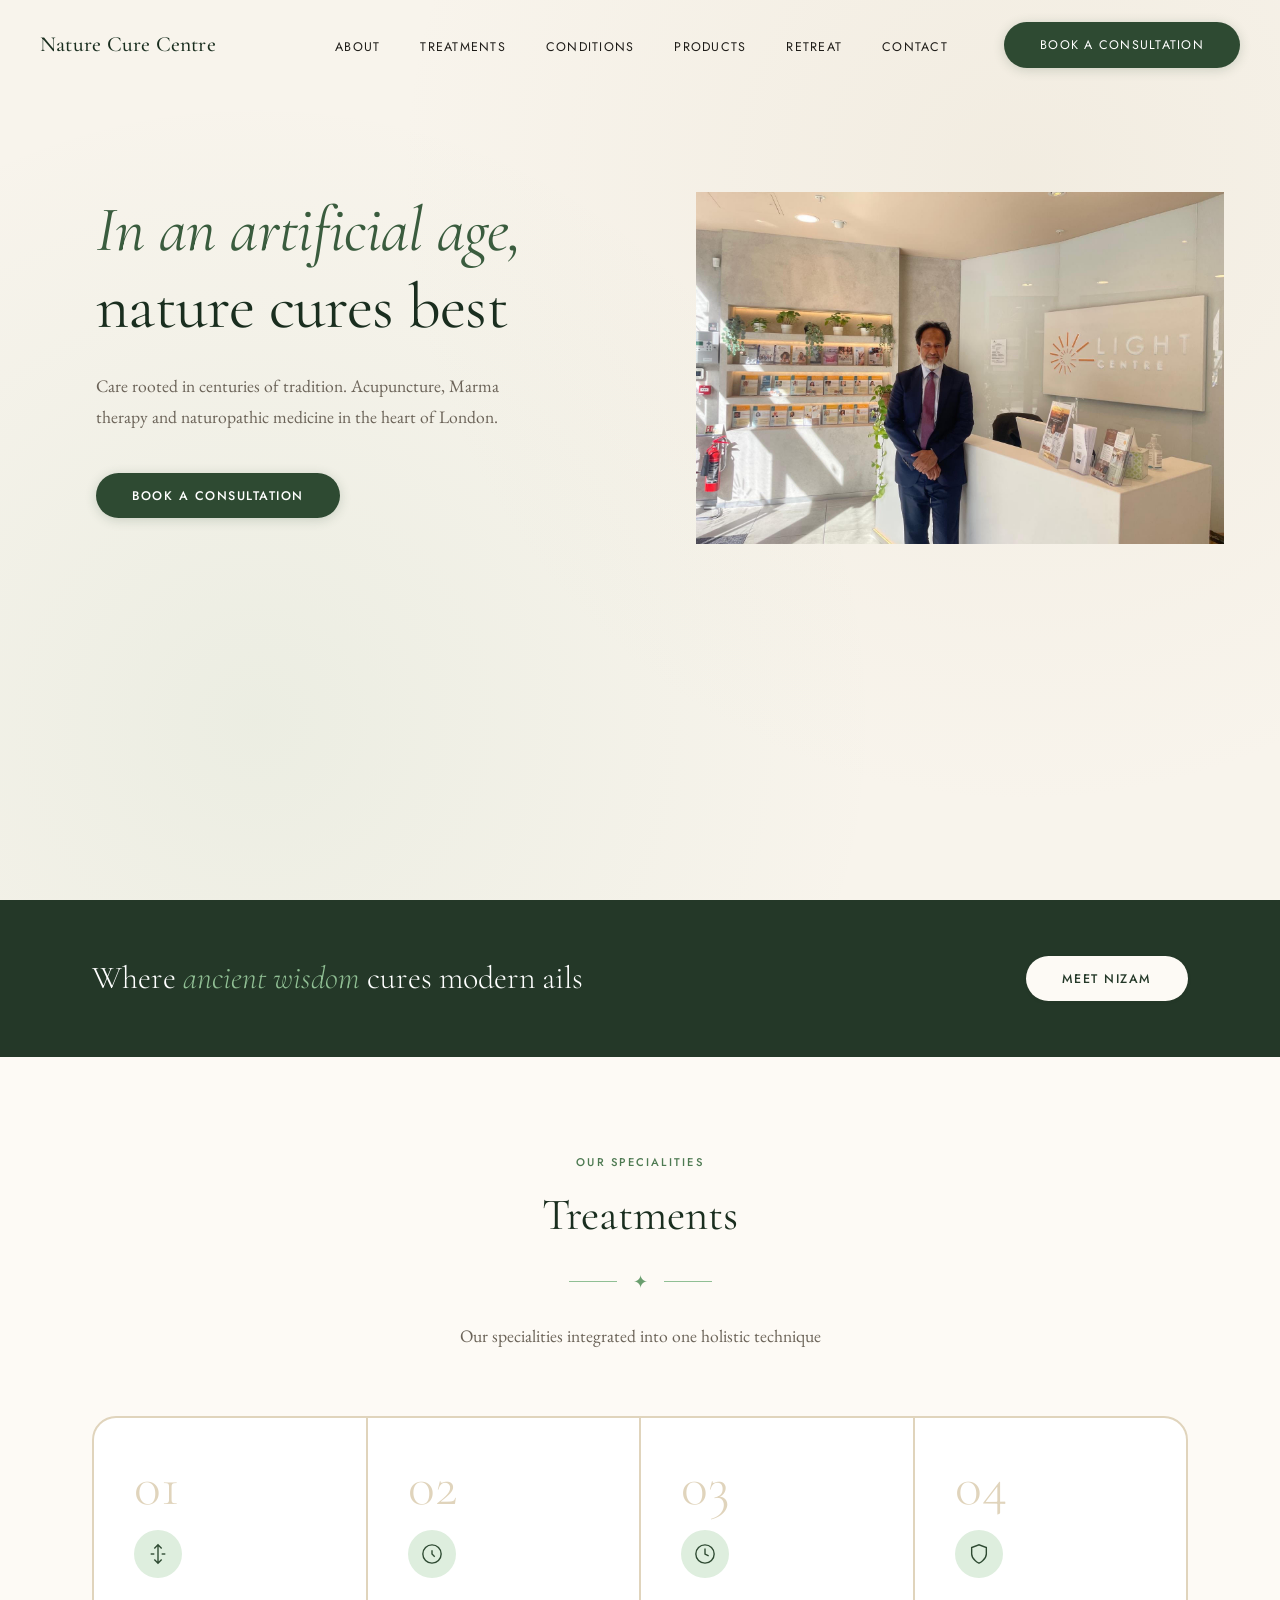
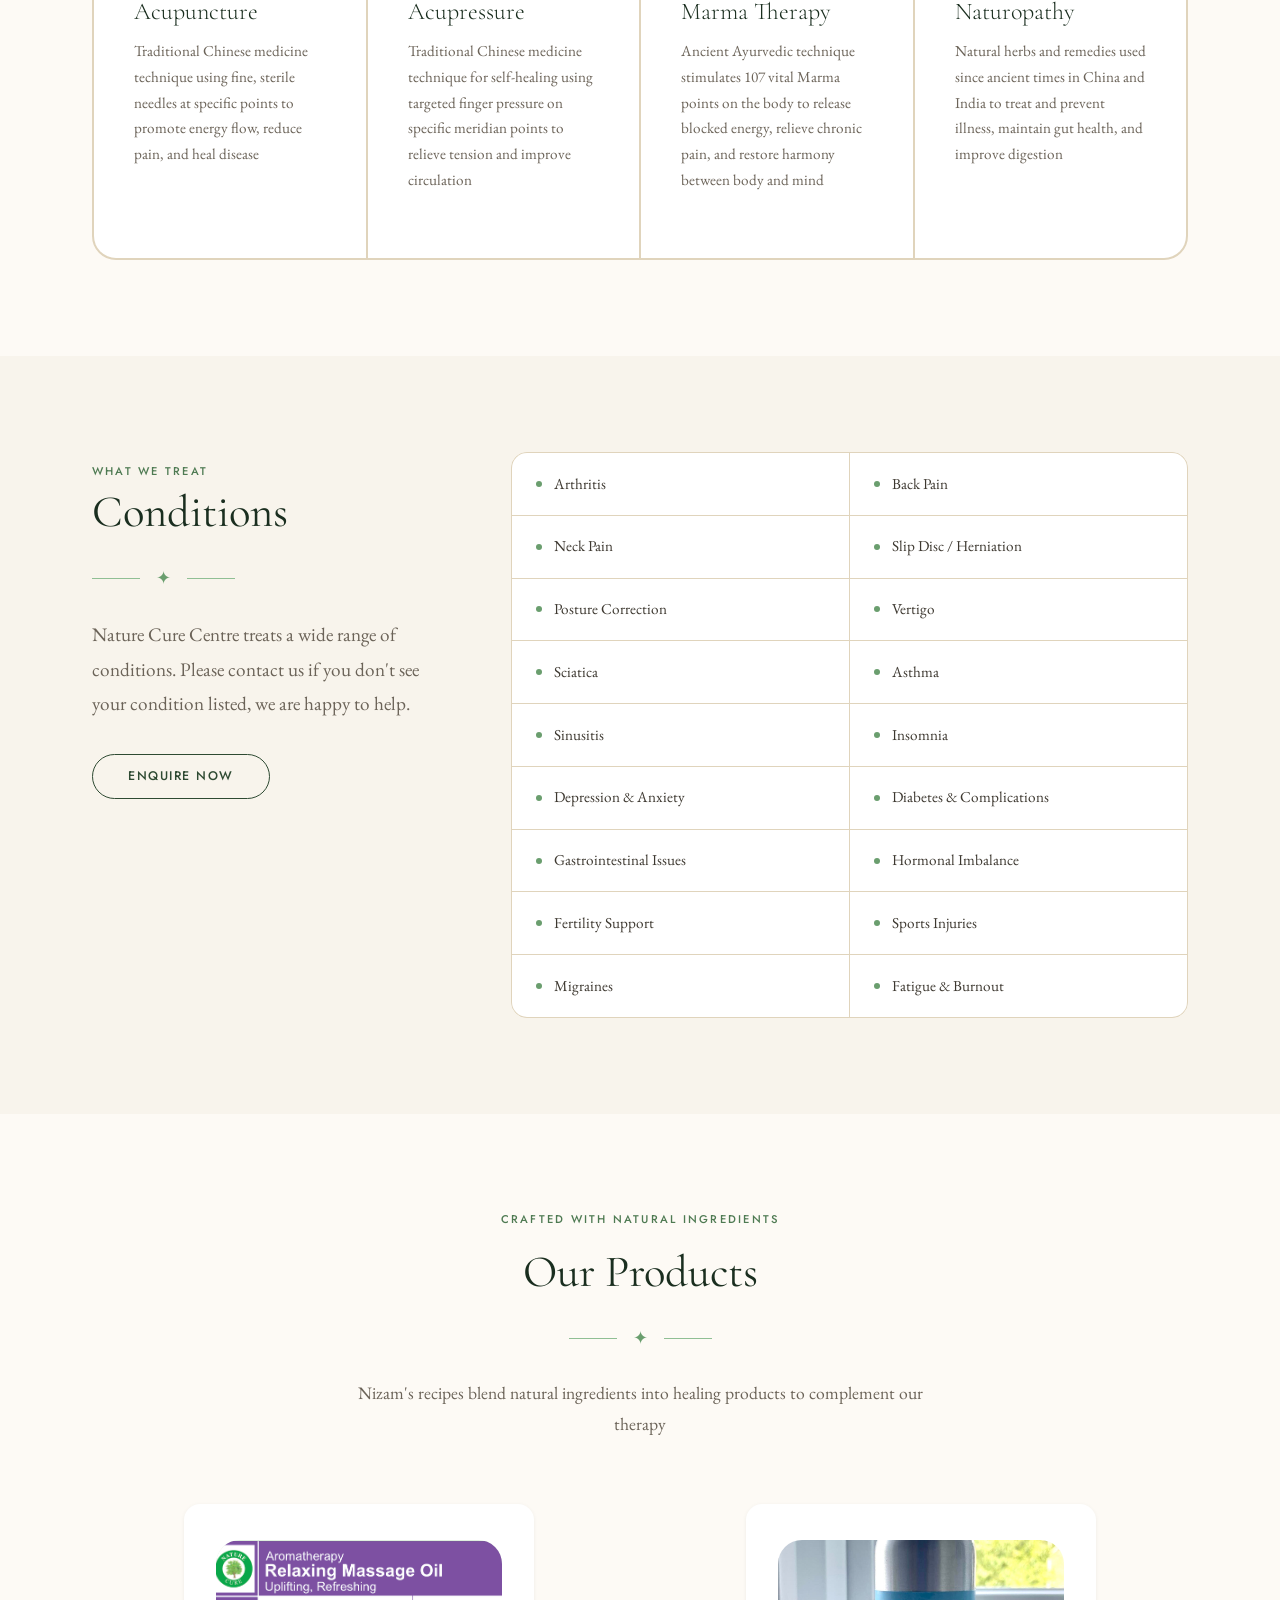
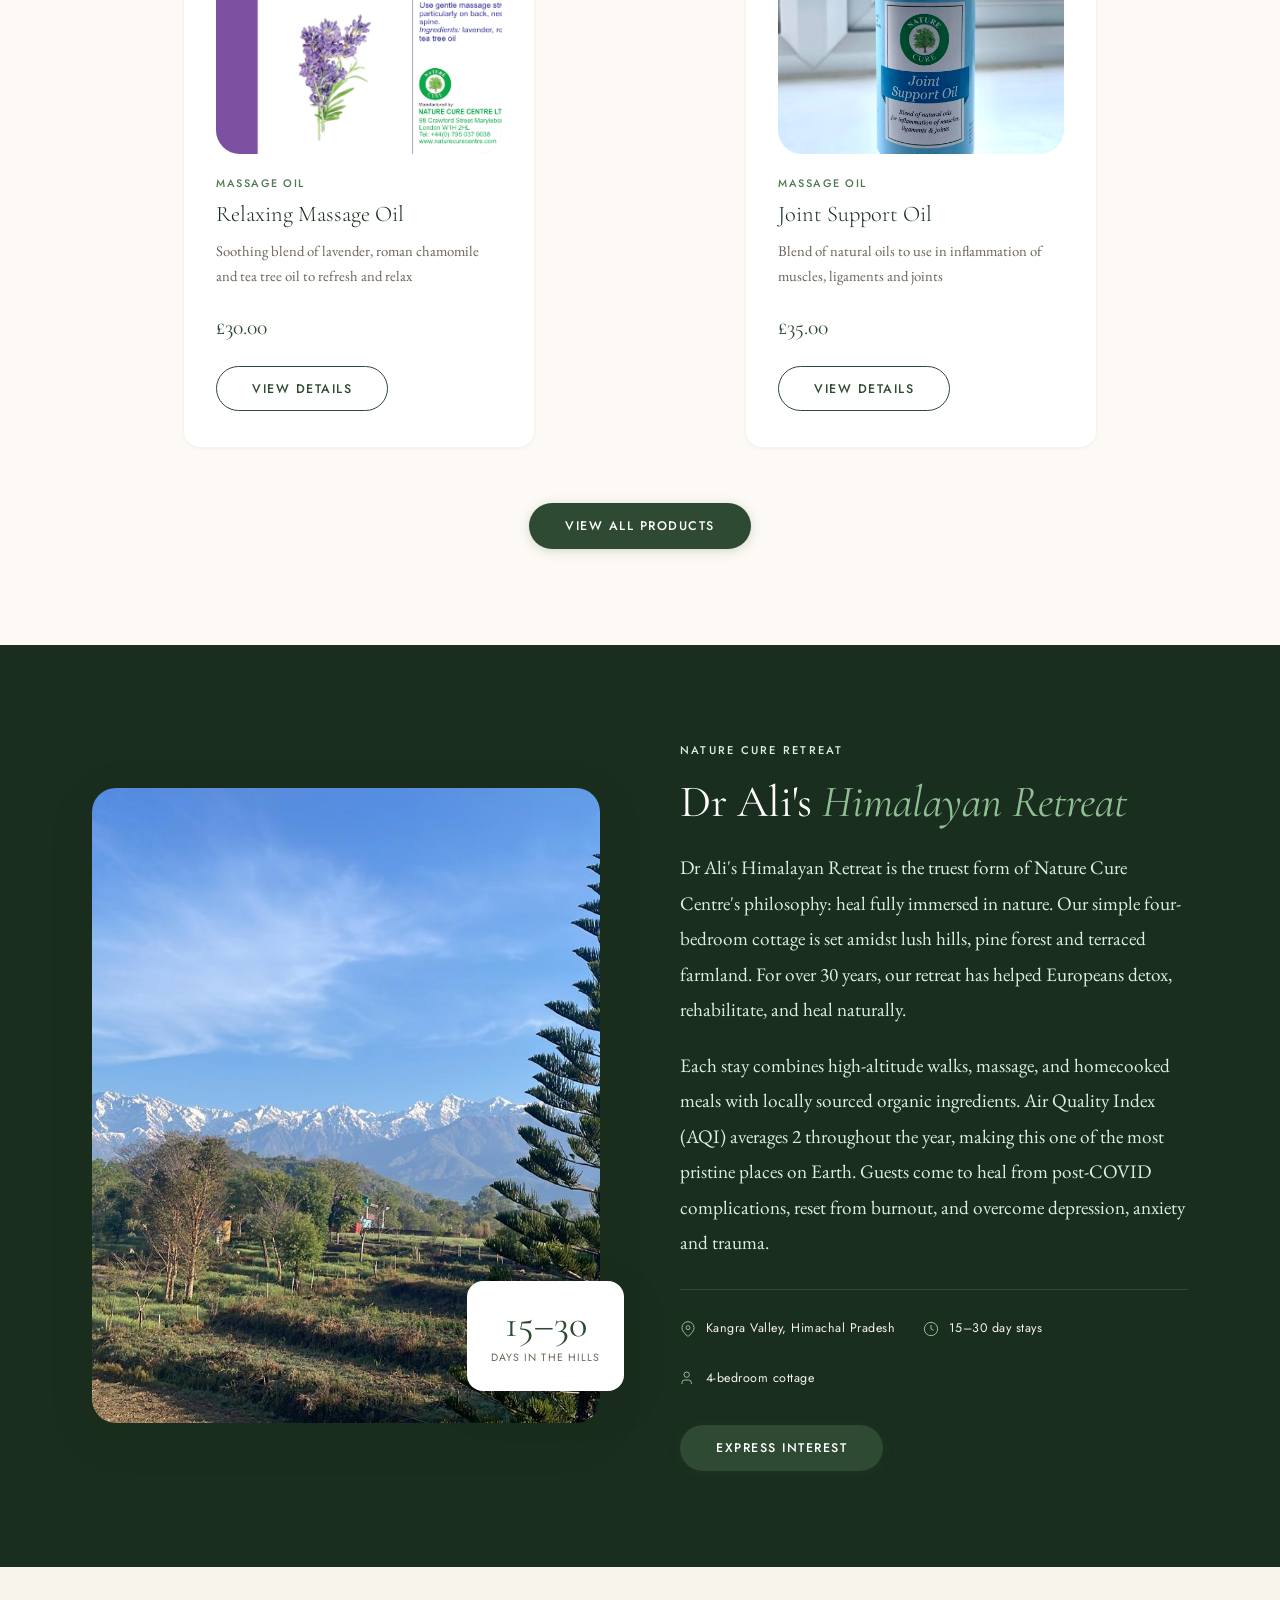
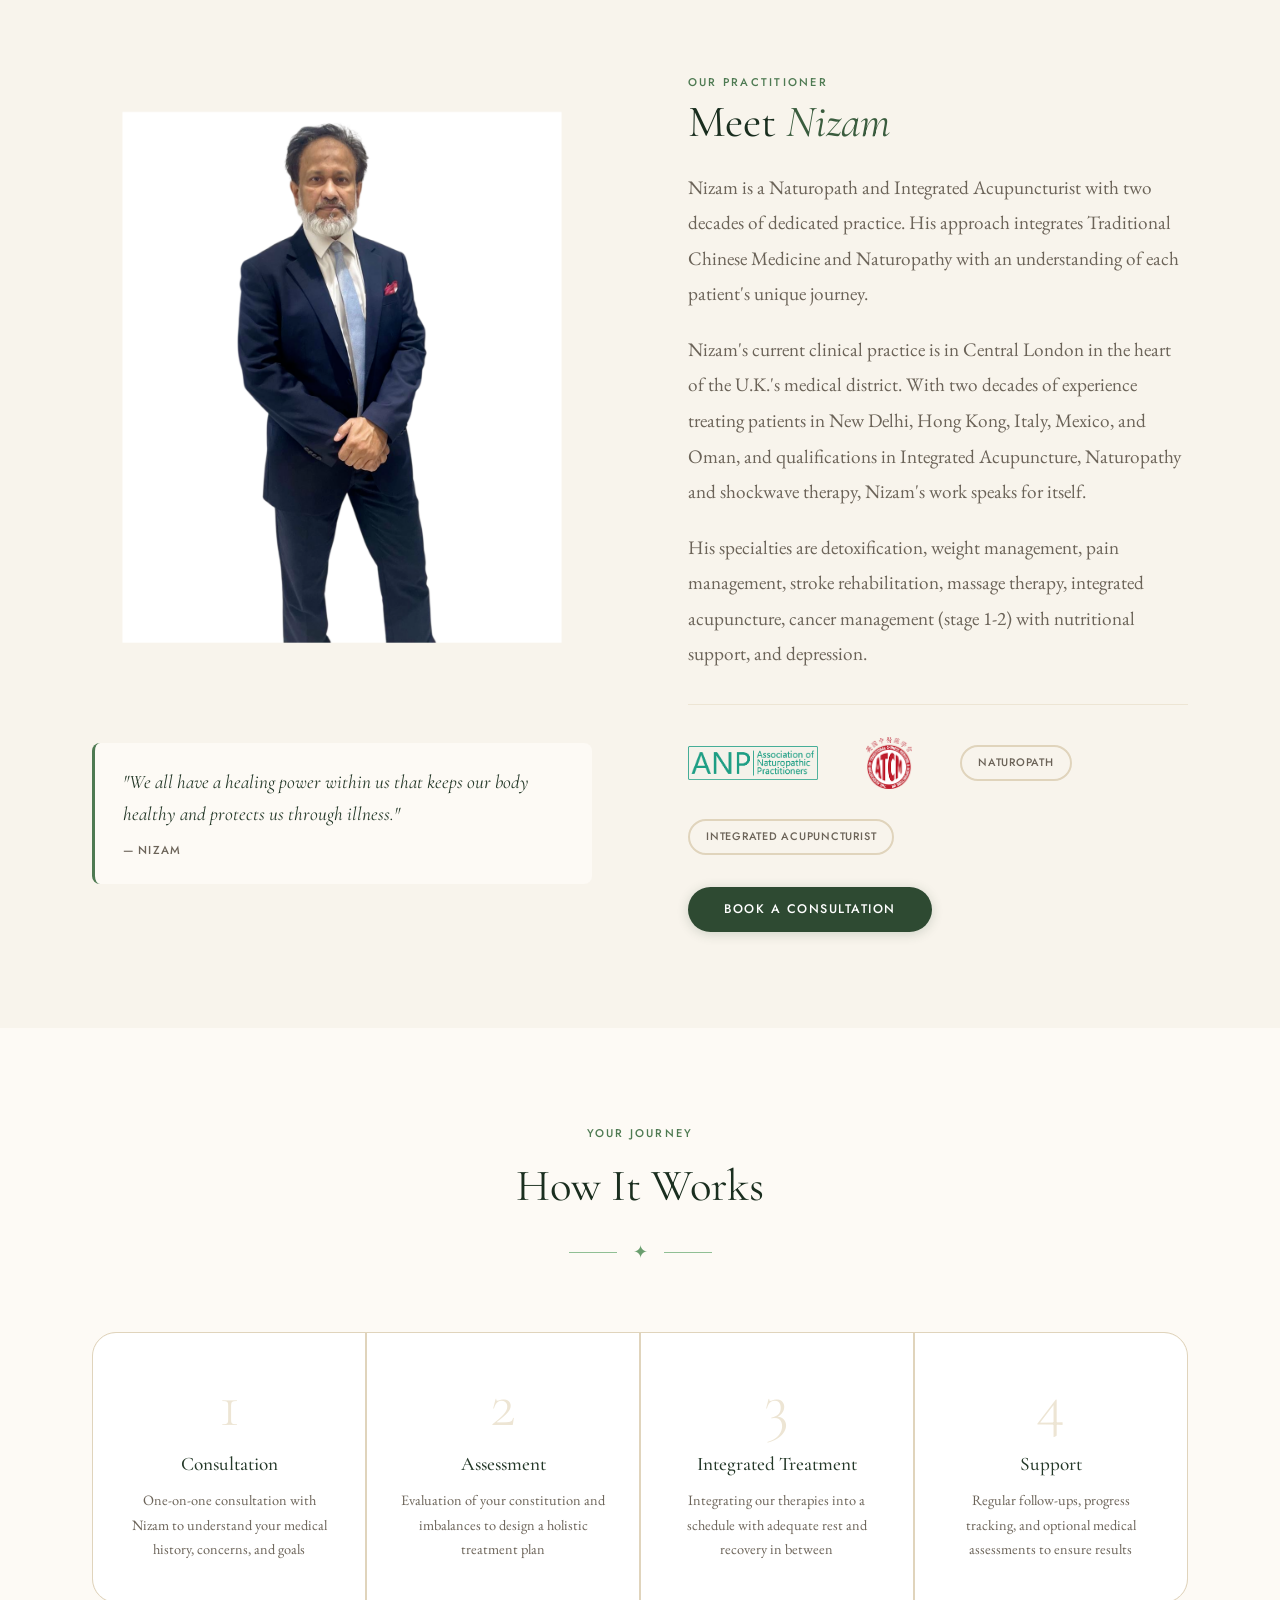
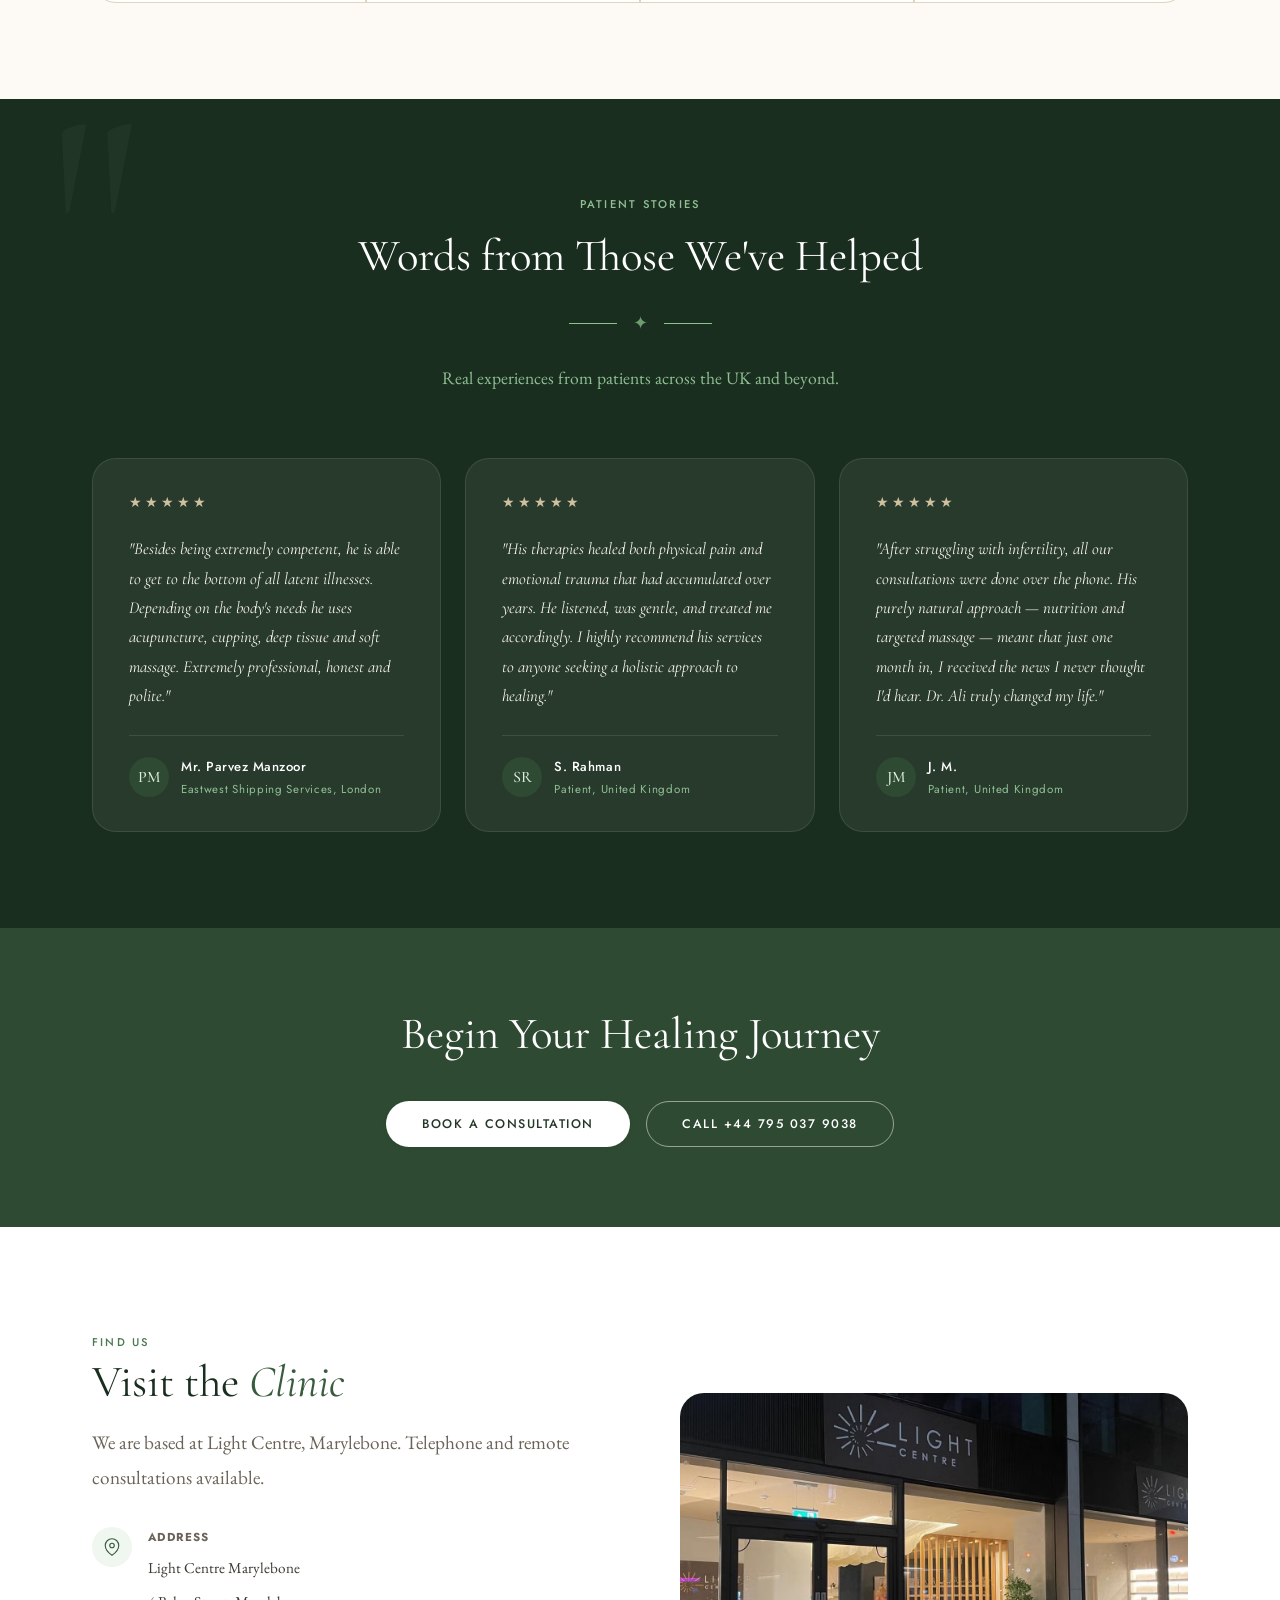
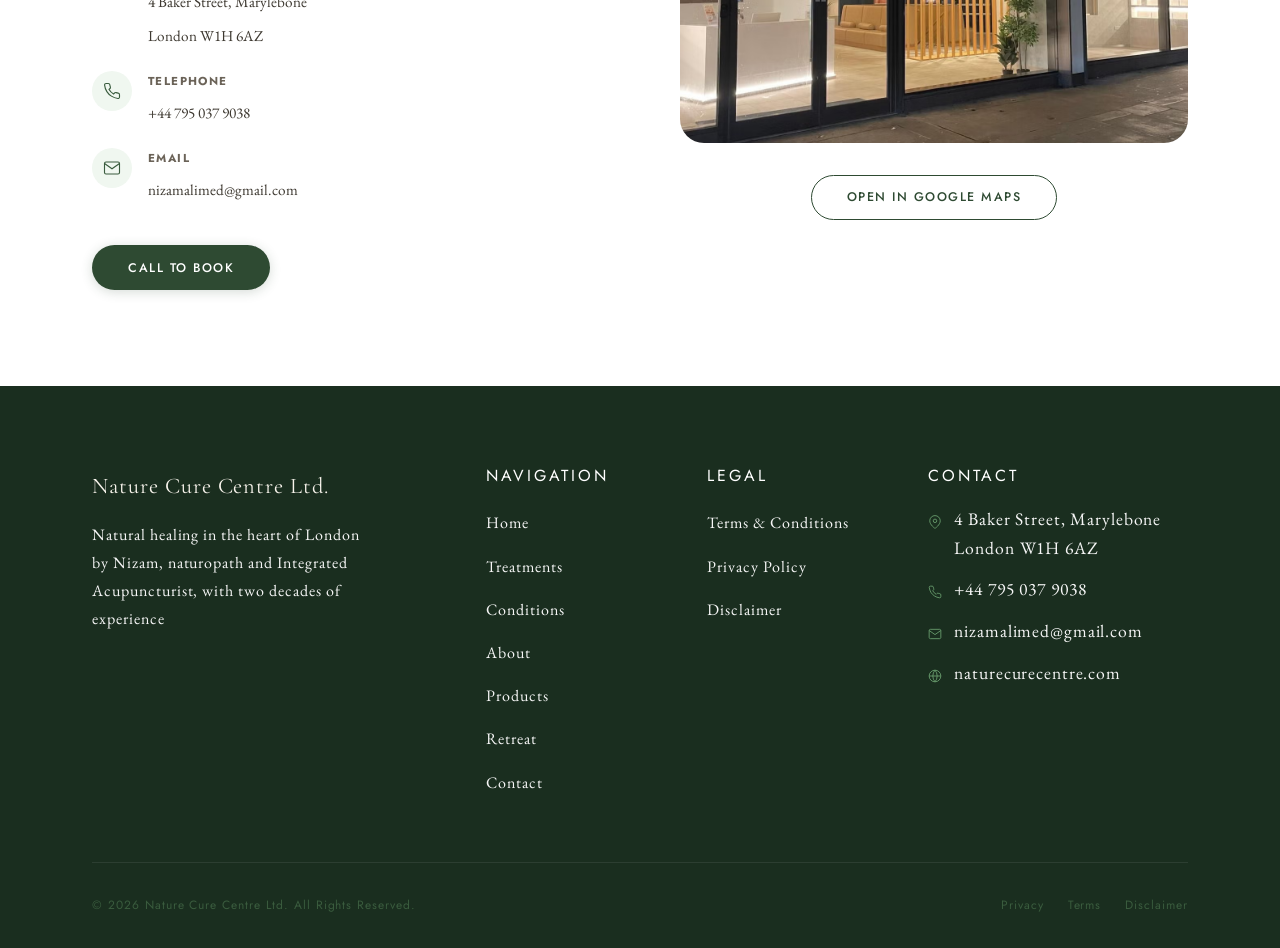
==== index.html @ 76d849b1 "Add files via upload" ====
<!DOCTYPE html>
<html lang="en">
<head>
  <meta charset="UTF-8" />
  <meta name="viewport" content="width=device-width, initial-scale=1.0" />
  <title>Nature Cure Centre - Acupuncture, Marma Therapy & Naturopathy in London</title>
  <meta name="description" content="Heal without medicines or drugs in the heart of London. Acupuncture, Marma Therapy, Acupressure, Integrated Acupuncture and Naturopathic Medicine at Charterhouse Clinic, Marylebone." />
  <link rel="stylesheet" href="css/style.css" />
  <link rel="icon" type="image/x-icon" href="./assets/favicon.ico">
</head>
<body>

  <!-- ══ NAVIGATION ══ -->
  <nav id="nav" role="navigation" aria-label="Main navigation">
    <div class="nav-inner">
      <a href="index.html" class="nav-logo" aria-label="Nature Cure Centre home">
        Nature Cure Centre
        
      </a>
      <ul class="nav-links" id="navLinks" role="list">
        <li><a href="#about">About</a></li>
        <li><a href="#treatments">Treatments</a></li>
        <li><a href="#conditions">Conditions</a></li>
        <li><a href="pages/products.html">Products</a></li>
        <li><a href="#retreat">Retreat</a></li>
        
        <li><a href="#contact">Contact</a></li>
        <li><a href="#contact" class="btn btn-primary nav-cta">Book a Consultation</a></li>
      </ul>
      <button class="nav-close" id="navClose" aria-label="Close menu">
        <span class="nav-close-icon"></span>
      </button>
      <button class="nav-toggle" id="navToggle" aria-label="Open menu" aria-expanded="false">
        <span></span><span></span><span></span>
      </button>
    </div>
  </nav>

  <!-- ══ HERO ══ -->
  <section class="hero" id="hero" aria-label="Introduction">
    <div class="hero-bg-pattern"></div>
    <div class="hero-left">
      
      <h1><em class="display-italic">In an artificial age,</em><br>nature cures best</h1>
      <p class="hero-sub">
        Care rooted in centuries of tradition. Acupuncture, Marma therapy and naturopathic medicine in the heart of London.
      </p>
      <div class="hero-actions">
        <a href="#contact" class="btn btn-primary">Book a Consultation</a>
      </div>
      
    </div>
    <div class="hero-right" aria-hidden="true">
      <div class="hero-img-wrap">
        <img src="assets/lcc.jpg">
      </div>
      
    </div>
  </section>

  <!-- ══ INTRO STRIP ══ -->
  <div class="intro-strip">
    <div class="container">
      <div class="intro-strip-inner">
        <h2>Where <em>ancient wisdom</em> cures modern ails</h2>
        <a href="#about" class="btn btn-light">Meet Nizam</a>
      </div>
    </div>
  </div>

  <!-- ══ TREATMENTS ══ -->
  <section class="treatments" id="treatments">
    <div class="container">
      <div class="section-header reveal">
        <span class="section-tag">Our Specialities</span>
        <h2>Treatments</h2>
        <div class="ornament"><span class="ornament-leaf">✦</span></div>
        <p>Our specialities integrated into one holistic technique</p>
      </div>
      <div class="treatments-grid">
        <!-- Acupuncture -->
        <div class="treatment-card reveal reveal-delay-1">
          <div class="treatment-number">01</div>
          <div class="treatment-icon" aria-hidden="true">
            <svg width="22" height="22" viewBox="0 0 24 24" fill="none" stroke="currentColor" stroke-width="1.5"><path d="M12 2v20M8 6l4-4 4 4M8 18l4 4 4-4"/><line x1="4" y1="12" x2="8" y2="12"/><line x1="16" y1="12" x2="20" y2="12"/></svg>
          </div>
          <h3>Acupuncture</h3>
          <p>Traditional Chinese medicine technique using fine, sterile needles at specific points to promote energy flow, reduce pain, and heal disease</p>
          
        </div>
        <!-- Acupressure -->
        <div class="treatment-card reveal reveal-delay-2">
          <div class="treatment-number">02</div>
          <div class="treatment-icon" aria-hidden="true">
            <svg width="22" height="22" viewBox="0 0 24 24" fill="none" stroke="currentColor" stroke-width="1.5"><circle cx="12" cy="12" r="10"/><path d="M12 8v4l3 3"/></svg>
          </div>
          <h3>Acupressure</h3>
          <p>Traditional Chinese medicine technique for self-healing using targeted finger pressure on specific meridian points to relieve tension and improve circulation</p>
          
        </div>
        <!-- Marma Therapy -->
        <div class="treatment-card reveal reveal-delay-3">
          <div class="treatment-number">03</div>
          <div class="treatment-icon" aria-hidden="true">
            <svg width="22" height="22" viewBox="0 0 24 24" fill="none" stroke="currentColor" stroke-width="1.5"><path d="M12 22C6.5 22 2 17.5 2 12S6.5 2 12 2s10 4.5 10 10-4.5 10-10 10z"/><path d="M12 6v6l4 2"/></svg>
          </div>
          <h3>Marma Therapy</h3>
          <p>Ancient Ayurvedic technique stimulates 107 vital Marma points on the body to release blocked energy, relieve chronic pain, and restore harmony between body and mind</p>
          
        </div>
        <!-- Naturopathic Medicine -->
        <div class="treatment-card reveal reveal-delay-4">
          <div class="treatment-number">04</div>
          <div class="treatment-icon" aria-hidden="true">
            <svg width="22" height="22" viewBox="0 0 24 24" fill="none" stroke="currentColor" stroke-width="1.5"><path d="M12 22s8-4 8-10V5l-8-3-8 3v7c0 6 8 10 8 10z"/></svg>
          </div>
          <h3>Naturopathy</h3>
          <p>Natural herbs and remedies used since ancient times in China and India to treat and prevent illness, maintain gut health, and improve digestion</p>
          
        </div>
      </div>
    </div>
  </section>

  <!-- ══ CONDITIONS ══ -->
  <section class="conditions" id="conditions">
    <div class="container">
      <div class="conditions-layout">
        <div class="conditions-intro reveal">
          <span class="section-tag">What We Treat</span>
          <h2>Conditions</h2>
          <div class="ornament" style="justify-content:flex-start"><span class="ornament-leaf">✦</span></div>
          <p>Nature Cure Centre treats a wide range of conditions. Please contact us if you don't see your condition listed, we are happy to help.</p>
          <a href="#contact" class="btn btn-outline mt-2">Enquire Now</a>
        </div>
        <div class="conditions-grid reveal reveal-delay-1">
          <div class="condition-item"><span class="condition-dot"></span>Arthritis</div>
          <div class="condition-item"><span class="condition-dot"></span>Back Pain</div>
          <div class="condition-item"><span class="condition-dot"></span>Neck Pain</div>
          <div class="condition-item"><span class="condition-dot"></span>Slip Disc / Herniation</div>
          <div class="condition-item"><span class="condition-dot"></span>Posture Correction</div>
          <div class="condition-item"><span class="condition-dot"></span>Vertigo</div>
          <div class="condition-item"><span class="condition-dot"></span>Sciatica</div>
          <div class="condition-item"><span class="condition-dot"></span>Asthma</div>
          <div class="condition-item"><span class="condition-dot"></span>Sinusitis</div>
          <div class="condition-item"><span class="condition-dot"></span>Insomnia</div>
          <div class="condition-item"><span class="condition-dot"></span>Depression &amp; Anxiety</div>
          <div class="condition-item"><span class="condition-dot"></span>Diabetes &amp; Complications</div>
          <div class="condition-item"><span class="condition-dot"></span>Gastrointestinal Issues</div>
          <div class="condition-item"><span class="condition-dot"></span>Hormonal Imbalance</div>
          <div class="condition-item"><span class="condition-dot"></span>Fertility Support</div>
          <div class="condition-item"><span class="condition-dot"></span>Sports Injuries</div>
          <div class="condition-item"><span class="condition-dot"></span>Migraines</div>
          <div class="condition-item"><span class="condition-dot"></span>Fatigue &amp; Burnout</div>
        </div>
      </div>
    </div>
  </section>

<!-- ══ PRODUCTS ══ -->
  <section class="products" id="products">
    <div class="container">
      <div class="section-header reveal">
        <span class="section-tag">Crafted With Natural Ingredients</span>
        <h2>Our Products</h2>
        <div class="ornament"><span class="ornament-leaf">✦</span></div>
        <p>Nizam's recipes blend natural ingredients into healing products to complement our therapy</p>
      </div>
      <div class="products-grid">

        <!-- Lavender Calm Massage Oil -->
        <div class="product-card reveal reveal-delay-1" data-product="lavender-calm" data-category="Massage Oil">
          <div class="product-image" aria-hidden="true">
            <img src="./assets/lav_oil.png">
          </div>
          <span class="product-category">Massage Oil</span>
          <h3>Relaxing Massage Oil</h3>
          <p class="product-desc">Soothing blend of lavender, roman chamomile and tea tree oil to refresh and relax</p>
          <div class="product-price">£30.00</div>
          <button class="btn btn-outline product-view-btn" data-product="lavender-calm">View Details</button>
        </div>

        <!-- Sinus Oil -->
        <!-- <div class="product-card reveal reveal-delay-2" data-product="ginger-sesame" data-category="Healing Oil">
          <div class="product-image" aria-hidden="true">
            <img src="./assets/sinus_oil.png">
          </div>
          <span class="product-category">Healing Oil</span>
          <h3>Sinus Oil</h3>
          <p class="product-desc">Effective blend of mustard oil, sesame oil, and blackseed (Kolonji) oil for nasal congestion, blocked sinuses and frontal headache</p>
          <div class="product-price">£12.00</div>
          <button class="btn btn-outline product-view-btn" data-product="ginger-sesame">View Details</button>
        </div> -->

        <!-- Joint Support Oil -->
        <div class="product-card reveal reveal-delay-3" data-product="marma-ritual" data-category="Massage Oil">
          <div class="product-image" aria-hidden="true">
            <img src="./assets/jo_oil2.jpg">
          </div>
          <span class="product-category">Massage Oil</span>
          <h3>Joint Support Oil</h3>
          <p class="product-desc">Blend of natural oils to use in inflammation of muscles, ligaments and joints</p>
          <div class="product-price">£35.00</div>
          <button class="btn btn-outline product-view-btn" data-product="marma-ritual">View Details</button>
        </div>

        <!-- Breakfast Mewa -->
        <!-- <div class="product-card reveal reveal-delay-1" data-product="sprouted-classic" data-category="Breakfast Muesli">
          <div class="product-image" aria-hidden="true">
            <img src="./assets/br_mewa.png">
          </div>
          <span class="product-category">Breakfast Muesli</span>
          <h3>Nizam's Breakfast Mewa</h3>
          <p class="product-desc">Handcrafted superfood of ancient India made with oats, almonds, pistachios, green raisins, barberries, dried orange peels, and saffron</p>
          <div class="product-price">£45.00</div>
          <button class="btn btn-outline product-view-btn" data-product="sprouted-classic">View Details</button>
        </div> -->

        <!-- Detox Powder -->
        <!-- <div class="product-card reveal reveal-delay-2" data-product="digestive-balance" data-category="Health Food">
          <div class="product-image" aria-hidden="true">
            <img src="./assets/detox.png">
          </div>
          <span class="product-category">Health Food</span>
          <h3>Detox Powder</h3>
          <p class="product-desc">Blend of time-tested traditional ingredients to be made into detox tea for detoxification and gut health</p>
          <div class="product-price">£30.00</div>
          <button class="btn btn-outline product-view-btn" data-product="digestive-balance">View Details</button>
        </div> -->

        <!-- Gut CLeansing Gel -->
        <!-- <div class="product-card reveal reveal-delay-3" data-product="berry-antioxidant" data-category="Health Food">
          <div class="product-image" aria-hidden="true">
            <img src="./assets/gcgel.png">
          </div>
          <span class="product-category">Health Food</span>
          <h3>Gut Cleansing Gel</h3>
          <p class="product-desc">Blend of psyllium husk and basil seeds to cleanse the gut, meet dietary fiber needs, and relieve constipation</p>
          <div class="product-price">£45.00</div>
          <button class="btn btn-outline product-view-btn" data-product="berry-antioxidant">View Details</button>
        </div> -->

      </div>
      <div class="products-cta">
        <a href="pages/products.html" class="btn btn-primary">View All Products</a>
      </div>
    </div>
  </section>

  <!-- ══ RETREAT ══ -->
  <section class="retreat" id="retreat">
    <div class="container">
      <div class="retreat-inner">
        <div class="retreat-img-col reveal">
          <div class="retreat-img-frame">
            <img src="assets/rt3.jpeg" alt="Snow-capped Himalayan peaks over the Kangra Valley, near the retreat">
          </div>
          <div class="retreat-img-badge">
            <div class="num">15–30</div>
            <div class="lbl">Days in the Hills</div>
          </div>
        </div>
        <div class="retreat-content reveal reveal-delay-2">
          <span class="section-tag">Nature Cure Retreat</span>
          <h2>Dr Ali's <em>Himalayan Retreat</em></h2>
          <p>
            Dr Ali's Himalayan Retreat is the truest form of Nature Cure Centre's philosophy: heal fully immersed in nature. Our simple four-bedroom cottage is set amidst lush hills, pine forest and terraced farmland. For over 30 years, our retreat has helped Europeans detox, rehabilitate, and heal naturally.
          </p>
          <p>
            Each stay combines high-altitude walks, massage, and homecooked meals with locally sourced organic ingredients. Air Quality Index (AQI) averages 2 throughout the year, making this one of the most pristine places on Earth. Guests come to heal from post-COVID complications, reset from burnout, and overcome depression, anxiety and trauma.
          </p>
          <div class="retreat-facts">
            <div class="retreat-fact">
              <svg width="16" height="16" viewBox="0 0 24 24" fill="none" stroke="currentColor" stroke-width="1.5"><path d="M21 10c0 7-9 13-9 13s-9-6-9-13a9 9 0 0118 0z"/><circle cx="12" cy="10" r="3"/></svg>
              Kangra Valley, Himachal Pradesh
            </div>
            <div class="retreat-fact">
              <svg width="16" height="16" viewBox="0 0 24 24" fill="none" stroke="currentColor" stroke-width="1.5"><circle cx="12" cy="12" r="10"/><polyline points="12 6 12 12 16 14"/></svg>
              15–30 day stays
            </div>
            <div class="retreat-fact">
              <svg width="16" height="16" viewBox="0 0 24 24" fill="none" stroke="currentColor" stroke-width="1.5"><path d="M3 21v-2a4 4 0 014-4h6a4 4 0 014 4v2"/><circle cx="10" cy="7" r="4"/></svg>
              4-bedroom cottage
            </div>
          </div>
          <a href="pages/retreat.html" class="btn btn-primary">Express Interest</a>
        </div>
      </div>
    </div>
  </section>

    <!-- ══ ABOUT ══ -->
    <section class="about" id="about">
      <div class="container">
        <div class="about-inner">
          <div class="about-img-col reveal">
            <div class="about-img-frame">
              <img src="assets/1.png">
            </div>
            <div class="about-img-badge">
              <div class="num">20+</div>
              <div class="lbl">Years of Practice</div>
            </div>
            <blockquote class="about-quote">
              <p>"We all have a healing power within us that keeps our body healthy and protects us through illness."</p>
              <cite>— Nizam</cite>
            </blockquote>
          </div>
          <div class="about-content reveal reveal-delay-2">
            <span class="section-tag">Our Practitioner</span>
            <h2>Meet <em class="display-italic">Nizam</em></h2>
            <p>
              Nizam is a Naturopath and Integrated Acupuncturist 
              with two decades of dedicated practice. His approach integrates Traditional Chinese Medicine and Naturopathy with an understanding of each patient's unique journey.
            </p>
            <p>
              Nizam's current clinical practice is in Central London in the heart of the U.K.'s medical district. With two decades of experience treating patients in New Delhi, Hong Kong, Italy, Mexico, and Oman, and qualifications in Integrated Acupuncture, Naturopathy and shockwave therapy, Nizam's work speaks for itself.</p>
              <p>His specialties are detoxification, weight management, pain management, stroke rehabilitation, massage therapy, integrated acupuncture, cancer management (stage 1-2) with nutritional support, and depression.
            </p>
            
            <div class="about-accreditations">
              <div class="accred-logos">
                <img src="assets/anplogo.png" alt="Association of Naturopathic Practitioners" class="accred-logo accred-anp">
                <img src="assets/atcmlogo.png" alt="The Association of Traditional Chinese Medicine and Acupuncture UK" class="accred-logo accred-atcm">
              </div>
              <!-- <span class="accred-badge">PSA Accredited</span> -->
              <span class="accred-badge accred-naturopath">Naturopath</span>
              <span class="accred-badge accred-acupuncturist">Integrated Acupuncturist</span>
            </div>
            <div class="mt-2">
              <a href="#contact" class="btn btn-primary">Book a Consultation</a>
            </div>
          </div>
        </div>
      </div>
    </section>

  <!-- ══ HOW IT WORKS ══ -->
  <section class="how" id="how">
    <div class="container">
      <div class="section-header reveal">
        <span class="section-tag">Your Journey</span>
        <h2>How It Works</h2>
        <div class="ornament"><span class="ornament-leaf">✦</span></div>
      </div>
      <div class="steps-grid">
        <div class="step reveal reveal-delay-1">
          <div class="step-num">1</div>
          <h4>Consultation</h4>
          <p>One-on-one consultation with Nizam to understand your medical history, concerns, and goals</p>
        </div>
        <div class="step reveal reveal-delay-2">
          <div class="step-num">2</div>
          <h4>Assessment</h4>
          <p>Evaluation of your constitution and imbalances to design a holistic treatment plan</p>
        </div>
        <div class="step reveal reveal-delay-3">
          <div class="step-num">3</div>
          <h4>Integrated Treatment</h4>
          <p>Integrating our therapies into a schedule with adequate rest and recovery in between</p>
        </div>
        <div class="step reveal reveal-delay-4">
          <div class="step-num">4</div>
          <h4>Support</h4>
          <p>Regular follow-ups, progress tracking, and optional medical assessments to ensure results</p>
        </div>
      </div>
    </div>
  </section>

  <!-- ══ TESTIMONIALS ══ -->
  <section class="testimonials" id="testimonials">
    <div class="container">
      <div class="section-header reveal">
        <span class="section-tag">Patient Stories</span>
        <h2>Words from Those We've Helped</h2>
        <div class="ornament"><span class="ornament-leaf">✦</span></div>
        <p>Real experiences from patients across the UK and beyond.</p>
      </div>
      <div class="testi-grid">
        <div class="testi-card reveal reveal-delay-1">
          <div class="testi-stars" aria-label="5 out of 5 stars">
            <span>★</span><span>★</span><span>★</span><span>★</span><span>★</span>
          </div>
          <p class="testi-quote">
            "Besides being extremely competent, he is able to get to the bottom of 
            all latent illnesses. Depending on the body's needs he uses acupuncture, 
            cupping, deep tissue and soft massage. Extremely professional, honest 
            and polite."
          </p>
          <div class="testi-author">
            <div class="testi-avatar" aria-hidden="true">PM</div>
            <div>
              <div class="testi-name">Mr. Parvez Manzoor</div>
              <div class="testi-role">Eastwest Shipping Services, London</div>
            </div>
          </div>
        </div>
        <div class="testi-card reveal reveal-delay-2">
          <div class="testi-stars" aria-label="5 out of 5 stars">
            <span>★</span><span>★</span><span>★</span><span>★</span><span>★</span>
          </div>
          <p class="testi-quote">
            "His therapies healed both physical pain and emotional trauma that had 
            accumulated over years. He listened, was gentle, and treated me 
            accordingly. I highly recommend his services to anyone seeking a 
            holistic approach to healing."
          </p>
          <div class="testi-author">
            <div class="testi-avatar" aria-hidden="true">SR</div>
            <div>
              <div class="testi-name">S. Rahman</div>
              <div class="testi-role">Patient, United Kingdom</div>
            </div>
          </div>
        </div>
        <div class="testi-card reveal reveal-delay-3">
          <div class="testi-stars" aria-label="5 out of 5 stars">
            <span>★</span><span>★</span><span>★</span><span>★</span><span>★</span>
          </div>
          <p class="testi-quote">
            "After struggling with infertility, all our consultations were done 
            over the phone. His purely natural approach — nutrition and targeted 
            massage — meant that just one month in, I received the news I never 
            thought I'd hear. Dr. Ali truly changed my life."
          </p>
          <div class="testi-author">
            <div class="testi-avatar" aria-hidden="true">JM</div>
            <div>
              <div class="testi-name">J. M.</div>
              <div class="testi-role">Patient, United Kingdom</div>
            </div>
          </div>
        </div>
      </div>
    </div>
  </section>

  <!-- ══ CTA BAND ══ -->
  <div class="cta-band">
    <div class="container">
      <h2>Begin Your Healing Journey</h2><p></p>
      <div style="display:flex;gap:1rem;justify-content:center;flex-wrap:wrap">
        <a href="#contact" class="btn btn-light">Book a Consultation</a>
        <a href="tel:+447950379038" class="btn btn-outline" style="color:var(--white);border-color:rgba(255,255,255,0.5)">
          Call +44 795 037 9038
        </a>
      </div>
    </div>
  </div>

  <!-- ══ CONTACT ══ -->
  <section class="contact" id="contact">
    <div class="container">
      <div class="contact-inner">
        <div class="contact-info reveal">
          <span class="section-tag">Find Us</span>
          <h2>Visit the <em class="display-italic">Clinic</em></h2>
          <p>
            We are based at Light Centre, Marylebone. Telephone and remote consultations available.
          </p>
          <div class="contact-details">
            <div class="contact-detail">
              <div class="contact-detail-icon" aria-hidden="true">
                <svg width="18" height="18" viewBox="0 0 24 24" fill="none" stroke="currentColor" stroke-width="1.5"><path d="M21 10c0 7-9 13-9 13s-9-6-9-13a9 9 0 0118 0z"/><circle cx="12" cy="10" r="3"/></svg>
              </div>
              <div class="contact-detail-text">
                <strong>Address</strong>
                <span>Light Centre Marylebone<br>4 Baker Street, Marylebone <br>London W1H 6AZ</span>
              </div>
            </div>
            <div class="contact-detail">
              <div class="contact-detail-icon" aria-hidden="true">
                <svg width="18" height="18" viewBox="0 0 24 24" fill="none" stroke="currentColor" stroke-width="1.5"><path d="M22 16.92v3a2 2 0 01-2.18 2 19.79 19.79 0 01-8.63-3.07 19.5 19.5 0 01-6-6A19.79 19.79 0 012.12 4.18 2 2 0 014.11 2h3a2 2 0 012 1.72 12.84 12.84 0 00.7 2.81 2 2 0 01-.45 2.11L8.09 9.91a16 16 0 006 6l1.27-1.27a2 2 0 012.11-.45 12.84 12.84 0 002.81.7A2 2 0 0122 16.92z"/></svg>
              </div>
              <div class="contact-detail-text">
                <strong>Telephone</strong>
                <a href="tel:+447950379038">+44 795 037 9038</a>
              </div>
            </div>
            <div class="contact-detail">
              <div class="contact-detail-icon" aria-hidden="true">
                <svg width="18" height="18" viewBox="0 0 24 24" fill="none" stroke="currentColor" stroke-width="1.5"><path d="M4 4h16c1.1 0 2 .9 2 2v12c0 1.1-.9 2-2 2H4c-1.1 0-2-.9-2-2V6c0-1.1.9-2 2-2z"/><polyline points="22,6 12,13 2,6"/></svg>
              </div>
              <div class="contact-detail-text">
                <strong>Email</strong>
                <a href="mailto:nizamalimed@gmail.com">nizamalimed@gmail.com</a>
              </div>
            </div>
          </div>
          <a href="tel:+447950379038" class="btn btn-primary">Call to Book</a>
        </div>
        <div class="contact-map reveal reveal-delay-2">
          <div class="map-placeholder">
            <img src="assets/ss.png">
            <a href="https://maps.app.goo.gl/2EGGBU7AFTQybNqbA" 
               target="_blank" rel="noopener noreferrer"
               class="btn btn-outline" style="margin-top:1rem">
              Open in Google Maps
            </a>
          </div>
        </div>
      </div>
    </div>
  </section>

  <!-- ══ FOOTER ══ -->
  <footer>
    <div class="container">
      <div class="footer-top">
        <div class="footer-brand">
          <div class="logo">Nature Cure Centre Ltd.</div>
          <p>
            Natural healing in the heart of London by Nizam, naturopath and Integrated Acupuncturist, with two decades of experience
          </p>
        </div>
        <div class="footer-col">
          <h5>Navigation</h5>
          <ul>
            <li><a href="index.html">Home</a></li>
            <li><a href="#treatments">Treatments</a></li>
            <li><a href="#conditions">Conditions</a></li>
            <li><a href="#about">About</a></li>
            <li><a href="pages/products.html">Products</a></li>
            <li><a href="retreat.html">Retreat</a></li>
            <li><a href="#contact">Contact</a></li>
          </ul>
        </div>
        <div class="footer-col">
          <h5>Legal</h5>
          <ul>
            <li><a href="pages/terms.html">Terms &amp; Conditions</a></li>
            <li><a href="pages/privacy.html">Privacy Policy</a></li>
            <li><a href="pages/disclaimer.html">Disclaimer</a></li>
            
          </ul>
        </div>
        <div class="footer-col">
          <h5>Contact</h5>
          <div class="footer-contact-item">
            <svg width="14" height="14" viewBox="0 0 24 24" fill="none" stroke="currentColor" stroke-width="1.5" aria-hidden="true"><path d="M21 10c0 7-9 13-9 13s-9-6-9-13a9 9 0 0118 0z"/><circle cx="12" cy="10" r="3"/></svg>
            <span>4 Baker Street, Marylebone <br>London W1H 6AZ</span>
          </div>
          <div class="footer-contact-item">
            <svg width="14" height="14" viewBox="0 0 24 24" fill="none" stroke="currentColor" stroke-width="1.5" aria-hidden="true"><path d="M22 16.92v3a2 2 0 01-2.18 2 19.79 19.79 0 01-8.63-3.07 19.5 19.5 0 01-6-6A19.79 19.79 0 012.12 4.18 2 2 0 014.11 2h3a2 2 0 012 1.72c.127.96.361 1.903.7 2.81a2 2 0 01-.45 2.11L8.09 9.91a16 16 0 006 6l1.27-1.27a2 2 0 012.11-.45c.907.339 1.85.573 2.81.7A2 2 0 0122 16.92z"/></svg>
            <a href="tel:+447950379038">+44 795 037 9038</a>
          </div>
          <div class="footer-contact-item">
            <svg width="14" height="14" viewBox="0 0 24 24" fill="none" stroke="currentColor" stroke-width="1.5" aria-hidden="true"><path d="M4 4h16c1.1 0 2 .9 2 2v12c0 1.1-.9 2-2 2H4c-1.1 0-2-.9-2-2V6c0-1.1.9-2 2-2z"/><polyline points="22,6 12,13 2,6"/></svg>
            <a href="mailto:nizamalimed@gmail.com">nizamalimed@gmail.com</a>
          </div>
          <div class="footer-contact-item">
            <svg width="14" height="14" viewBox="0 0 24 24" fill="none" stroke="currentColor" stroke-width="1.5" aria-hidden="true"><circle cx="12" cy="12" r="10"/><line x1="2" y1="12" x2="22" y2="12"/><path d="M12 2a15.3 15.3 0 010 20 15.3 15.3 0 010-20z"/></svg>
            <a href="https://www.naturecurecentre.com" target="_blank" rel="noopener noreferrer">naturecurecentre.com</a>
          </div>
        </div>
      </div>
      <div class="footer-bottom">
        <p>© 2026 Nature Cure Centre Ltd. All Rights Reserved.</p>
        <div class="footer-bottom-links">
          <a href="pages/privacy.html">Privacy</a>
          <a href="pages/terms.html">Terms</a>
          <a href="pages/disclaimer.html">Disclaimer</a>
        </div>
      </div>
    </div>
  </footer>

  <!-- ══ PRODUCT DETAIL OVERLAY ══ -->
  <div class="product-overlay" id="productOverlay" aria-hidden="true">
    <div class="product-overlay-backdrop" data-close></div>
    <div class="product-overlay-panel" role="dialog" aria-modal="true" aria-labelledby="productOverlayTitle">
      <button class="product-overlay-close" data-close aria-label="Close product details">&times;</button>
      <div class="product-overlay-body">
        <div class="product-overlay-media">
          <div class="product-overlay-icon" id="productOverlayIcon" aria-hidden="true"></div>
        </div>
        <div class="product-overlay-content">
          <span class="section-tag" id="productOverlayCategory"></span>
          <h3 id="productOverlayTitle"></h3>
          <div class="product-overlay-price" id="productOverlayPrice"></div>
          <p id="productOverlayDesc"></p>
          <div class="product-overlay-meta">
            <div>
              <strong>Key Ingredients</strong>
              <p id="productOverlayIngredients"></p>
            </div>
            <div>
              <strong>Best For</strong>
              <p id="productOverlayBenefits"></p>
            </div>
          </div>
          <div class="product-overlay-actions">
            <a href="#contact" class="btn btn-primary" data-close>Enquire to Order</a>
          </div>
        </div>
      </div>
    </div>
  </div>

  <script src="js/main.js"></script>
</body>
</html>
---- css/style.css ----
/* ============================================================
   NATURE CURE CENTRE — Design System
   Theme: Refined London Wellness · Green & Warm Parchment
   ============================================================ */

@import url('https://fonts.googleapis.com/css2?family=Cormorant+Garamond:ital,wght@0,300;0,400;0,500;0,600;1,300;1,400;1,500&family=EB+Garamond:ital,wght@0,400;0,500;1,400&family=Jost:wght@300;400;500&display=swap');

/* ── Tokens ── */
:root {
  --green-900: #1a2e1f;
  --green-800: #243828;
  --green-700: #2e4a32;
  --green-600: #3a5c3e;
  --green-500: #4e7a52;
  --green-400: #6a9e6e;
  --green-300: #90bf94;
  --green-200: #bdd9bf;
  --green-100: #deeede;
  --green-50:  #f0f7f0;

  --beige-900: #3d3528;
  --beige-800: #5c4f3a;
  --beige-700: #7a6a50;
  --beige-600: #9a8768;
  --beige-500: #b8a480;
  --beige-400: #cfc0a0;
  --beige-300: #e0d4bc;
  --beige-200: #ede5d4;
  --beige-150: #f3ece0;
  --beige-100: #f8f4ec;
  --beige-50:  #fdfaf5;

  --ink:       #1e1c18;
  --ink-soft:  #3d3830;
  --ink-muted: #6b6358;
  --ink-faint: #9e9589;

  --white:     #ffffff;
  --cream:     var(--beige-50);

  --serif:  'Cormorant Garamond', 'Georgia', serif;
  --serif2: 'EB Garamond', 'Georgia', serif;
  --sans:   'Jost', 'Helvetica Neue', sans-serif;

  --radius-sm: 4px;
  --radius-md: 8px;
  --radius-lg: 16px;
  --radius-xl: 24px;

  --shadow-sm: 0 1px 4px rgba(30,28,24,0.06);
  --shadow-md: 0 4px 20px rgba(30,28,24,0.08);
  --shadow-lg: 0 12px 48px rgba(30,28,24,0.10);

  --transition: 0.3s cubic-bezier(0.4, 0, 0.2, 1);
}

/* ── Reset ── */
*, *::before, *::after { box-sizing: border-box; margin: 0; padding: 0; }
html { scroll-behavior: smooth; font-size: 16px; }
body {
  font-family: var(--serif2);
  font-size: 1.2rem;
  line-height: 1.75;
  color: var(--ink);
  background: var(--cream);
  -webkit-font-smoothing: antialiased;
}
img { display: block; max-width: 100%; }
a { color: inherit; text-decoration: none; }
ul { list-style: none; }
button { cursor: pointer; font-family: inherit; border: none; background: none; }

/* ── Typography ── */
h1, h2, h3, h4, h5 {
  font-family: var(--serif);
  font-weight: 400;
  line-height: 1.2;
  color: var(--green-900);
}
h1 { font-size: clamp(2.8rem, 5vw, 4.5rem); letter-spacing: -0.01em; }
h2 { font-size: clamp(2rem, 3.5vw, 3rem); }
h3 { font-size: clamp(1.4rem, 2.5vw, 1.9rem); font-weight: 300; }
h4 { font-size: 1.25rem; }
p { color: var(--ink-soft); }

.display-italic { font-style: italic; color: var(--green-600); }
.section-tag {
  font-family: var(--sans);
  font-size: 0.7rem;
  font-weight: 500;
  letter-spacing: 0.2em;
  text-transform: uppercase;
  color: var(--green-500);
}

/* ── Layout ── */
.container {
  max-width: 1160px;
  margin: 0 auto;
  padding: 0 2rem;
}
.container--narrow { max-width: 780px; margin: 0 auto; padding: 0 2rem; }

section { padding: 6rem 0; }
.section-header { text-align: center; margin-bottom: 4rem; }
.section-header .section-tag { display: block; margin-bottom: 1rem; }
.section-header p { max-width: 580px; margin: 1rem auto 0; font-size: 1.1rem; color: var(--ink-muted); }

/* ── Ornament divider ── */
.ornament {
  display: flex;
  align-items: center;
  gap: 1rem;
  justify-content: center;
  margin: 1.5rem 0;
}
.ornament::before, .ornament::after {
  content: '';
  width: 48px;
  height: 1px;
  background: var(--green-300);
}
.ornament-leaf {
  color: var(--green-400);
  font-size: 1.1rem;
}

/* ── Buttons ── */
.btn {
  display: inline-flex;
  align-items: center;
  justify-content: center;
  gap: 0.6rem;
  font-family: var(--sans);
  font-size: 0.78rem;
  font-weight: 500;
  letter-spacing: 0.12em;
  text-transform: uppercase;
  line-height: 1rem;
  padding: 0.85rem 2.2rem;
  border: 1px solid transparent;
  border-radius: 100px;
  transition: var(--transition);
}
.btn-primary {
  background: var(--green-700);
  color: white;
  box-shadow: 0 2px 12px rgba(46,74,50,0.2);
}
.btn-primary:hover {
  background: var(--green-600);
  transform: translateY(-1px);
  box-shadow: 0 6px 20px rgba(46,74,50,0.28);
}
.btn-outline {
  border-color: var(--green-700);
  color: var(--green-700);
}
.btn-outline:hover {
  background: var(--green-700);
  color: white;
}
.btn-light {
  background: var(--beige-50);
  color: var(--green-800);
  box-shadow: var(--shadow-sm);
}
.btn-light:hover {
  background: var(--white);
  transform: translateY(-1px);
}

/* ── NAVIGATION ── */
#nav {
  position: fixed;
  top: 0; left: 0; right: 0;
  z-index: 1000;
  transition: var(--transition);
}
.nav-inner {
  display: flex;
  align-items: center;
  justify-content: space-between;
  padding: 1.4rem 2.5rem;
  transition: var(--transition);
}
#nav.scrolled::before {
  content: '';
  position: absolute;
  inset: 0;
  background: rgba(253,250,245,0.97);
  backdrop-filter: blur(12px);
  box-shadow: var(--shadow-sm);
  z-index: -1;
}
#nav.scrolled .nav-inner {
  padding: 0.9rem 2.5rem;
}
.nav-logo {
  font-family: var(--serif);
  font-size: 1.35rem;
  font-weight: 500;
  color: var(--green-900);
  letter-spacing: 0.01em;
  line-height: 1.2;
}
.nav-logo span { display: block; font-style: italic; font-weight: 300; font-size: 0.72rem; letter-spacing: 0.18em; text-transform: uppercase; color: var(--green-500); font-family: var(--sans); margin-top: 1px; }
.nav-links {
  display: flex;
  align-items: center;
  gap: 2.5rem;
}
.nav-links a {
  font-family: var(--sans);
  font-size: 0.78rem;
  font-weight: 400;
  letter-spacing: 0.1em;
  text-transform: uppercase;
  
  transition: color var(--transition);
  position: relative;
}
.nav-links a::after {
  content: '';
  position: absolute;
  bottom: -3px; left: 0; right: 0;
  height: 1px;
  background: var(--green-500);
  transform: scaleX(0);
  transition: transform var(--transition);
}
.nav-links a:hover { color: var(--green-700); }
.nav-links a:hover::after { transform: scaleX(1); }
.nav-links a.active { color: var(--green-700); }
.nav-links a.active::after { transform: scaleX(1); }
.nav-cta { margin-left: 1rem; }
.nav-phone {
  font-family: var(--sans);
  font-size: 0.75rem;
  
  letter-spacing: 0.05em;
}

/* Nav on pages with a dark hero directly behind it (before scroll) */
#nav.nav--on-dark .nav-logo,
#nav.nav--on-dark .nav-links a,
#nav.nav--on-dark .nav-phone {
  color: var(--beige-50);
  transition: color var(--transition);
}
#nav.nav--on-dark .nav-links a::after { background: var(--beige-200); }
#nav.nav--on-dark .nav-links a:hover,
#nav.nav--on-dark .nav-links a.active { color: var(--beige-200); }
#nav.nav--on-dark .nav-toggle span { background: var(--beige-50); }
/* The open mobile menu always has a light background, so its links stay dark regardless of scroll state */
#nav.nav--on-dark .nav-links.open a { color: var(--ink); }
#nav.nav--on-dark .nav-links.open a:hover,
#nav.nav--on-dark .nav-links.open a.active { color: var(--green-700); }
/* Once scrolled, revert to the standard light-background nav styling */
#nav.nav--on-dark.scrolled .nav-logo,
#nav.nav--on-dark.scrolled .nav-phone { color: var(--green-900); }
#nav.nav--on-dark.scrolled .nav-links a { color: inherit; }
#nav.nav--on-dark.scrolled .nav-links a::after { background: var(--green-500); }
#nav.nav--on-dark.scrolled .nav-links a:hover,
#nav.nav--on-dark.scrolled .nav-links a.active { color: var(--green-700); }
#nav.nav--on-dark.scrolled .nav-toggle span { background: var(--green-800); }

/* The CTA button always has a solid green background, so its text must stay
   white regardless of scroll state or nav--on-dark — it should never inherit
   the plain link color rules above. */
#nav .nav-links a.nav-cta,
#nav.nav--on-dark .nav-links a.nav-cta,
#nav.scrolled .nav-links a.nav-cta,
#nav.nav--on-dark.scrolled .nav-links a.nav-cta {
  color: var(--white);
}

/* Mobile nav */
.nav-toggle {
  display: none;
  flex-direction: column;
  gap: 5px;
  padding: 4px;
}
.nav-toggle span {
  display: block;
  width: 24px;
  height: 1.5px;
  background: var(--green-800);
  transition: var(--transition);
}

/* Mobile nav close (X) button — hidden entirely outside mobile breakpoint */
.nav-close {
  display: none;
}

@media (max-width: 900px) {
  .nav-toggle { display: flex; }
  .nav-links { display: none; }
  .nav-cta { display: none; }
  .nav-phone { display: none; }
  .nav-links.open {
    display: flex;
    flex-direction: column;
    position: fixed;
    top: 0; left: 0; right: 0; bottom: 0;
    background: var(--beige-50);
    align-items: center;
    justify-content: center;
    gap: 2rem;
    z-index: 999;
  }
  .nav-links.open a { font-size: 1.5rem; letter-spacing: 0.05em; }

  /* Close button: present in DOM but invisible/unclickable until the menu opens */
  .nav-close {
    display: flex;
    align-items: center;
    justify-content: center;
    position: fixed;
    top: 1.5rem;
    right: 1.75rem;
    width: 44px;
    height: 44px;
    border-radius: 50%;
    background: var(--white);
    border: 1px solid var(--beige-300);
    box-shadow: var(--shadow-sm);
    cursor: pointer;
    z-index: 1001;
    opacity: 0;
    pointer-events: none;
    transition: background var(--transition), transform var(--transition), opacity var(--transition);
  }
  .nav-close.visible {
    opacity: 1;
    pointer-events: auto;
  }
  .nav-close:hover {
    background: var(--green-50);
    transform: rotate(90deg);
  }
  .nav-close-icon {
    position: relative;
    width: 16px;
    height: 16px;
  }
  .nav-close-icon::before,
  .nav-close-icon::after {
    content: '';
    position: absolute;
    top: 50%; left: 0;
    width: 16px;
    height: 1.5px;
    background: var(--green-800);
    border-radius: 2px;
  }
  .nav-close-icon::before { transform: translateY(-50%) rotate(45deg); }
  .nav-close-icon::after  { transform: translateY(-50%) rotate(-45deg); }
}

/* ── HERO ── */
.hero {
  min-height: 100vh;
  display: grid;
  grid-template-columns: 1fr 1fr;
  position: relative;
  overflow: hidden;
  background: var(--beige-100);
}
.hero-bg-pattern {
  position: absolute;
  inset: 0;
  background-image:
    radial-gradient(circle at 20% 80%, rgba(90,158,110,0.08) 0%, transparent 50%),
    radial-gradient(circle at 80% 20%, rgba(207,192,160,0.15) 0%, transparent 50%);
  pointer-events: none;
}
.hero-left {
  display: flex;
  flex-direction: column;
  justify-content: flex-start;
  padding: 6rem 4rem 4rem 6rem;
  position: relative;
  z-index: 1;
}
.hero-tag {
  display: inline-flex;
  align-items: center;
  gap: 0.6rem;
  font-family: var(--sans);
  font-size: 0.7rem;
  font-weight: 500;
  letter-spacing: 0.2em;
  text-transform: uppercase;
  color: var(--green-600);
  margin-bottom: 2rem;
}
.hero-tag::before {
  content: '';
  width: 24px;
  height: 1px;
  background: var(--green-400);
}
.hero h1 {
  margin-bottom: 1.5rem;
}
.hero-sub {
  font-size: 1.1rem;
  color: var(--ink-muted);
  max-width: 420px;
  line-height: 1.8;
  margin-bottom: 2.5rem;
}
.hero-actions {
  display: flex;
  align-items: center;
  gap: 1.5rem;
  margin-bottom: 3.5rem;
}
.hero-trust {
  display: flex;
  flex-direction: column;
  gap: 0.5rem;
  padding-top: 2rem;
  border-top: 1px solid var(--beige-300);
}
.hero-trust-row {
  display: flex;
  align-items: center;
  gap: 2rem;
}
.trust-item {
  display: flex;
  align-items: center;
  gap: 0.5rem;
  font-family: var(--sans);
  font-size: 0.72rem;
  letter-spacing: 0.06em;
  color: var(--ink-muted);
}
.trust-item svg { color: var(--green-500); flex-shrink: 0; }
.hero-right {
  position: relative;
  overflow: hidden;
  display: flex;
  align-items: flex-start;
  justify-content: center;
  padding: 6rem 3rem 3rem;
}
.hero-img-wrap {
  position: relative;
  width: 100%;
  max-width: 528px;
  overflow: hidden;
  aspect-ratio: 3/2;
}
.hero-img-wrap img {
  width: 100%;
  height: 100%;
  object-fit: cover;
  display: block;
}
.hero-img-overlay {
  position: absolute;
  inset: 0;
  background: linear-gradient(135deg, rgba(46,74,50,0.5) 0%, rgba(26,46,31,0.7) 100%);
}
.hero-img-card {
  position: absolute;
  bottom: 3rem;
  left: -2rem;
  background: var(--white);
  border-radius: var(--radius-lg);
  padding: 1.5rem 2rem;
  box-shadow: var(--shadow-lg);
  max-width: 260px;
}
.hero-img-card .stat { font-family: var(--serif); font-size: 2.5rem; color: var(--green-700); line-height: 1; }
.hero-img-card .stat-label { font-family: var(--sans); font-size: 0.72rem; letter-spacing: 0.1em; text-transform: uppercase; color: var(--ink-muted); margin-top: 0.25rem; }
.hero-img-card .stat-desc { font-size: 0.9rem; color: var(--ink-soft); margin-top: 0.5rem; line-height: 1.5; }

@media (max-width: 900px) {
  .hero { grid-template-columns: 1fr; min-height: auto; }
  .hero-right { order: -1; height: auto; padding: 1rem 1.5rem 1.5rem; align-items: center; }
  .hero-left { order: 0; padding: 2rem 2rem 3rem; }
  .hero-img-card { display: none; }
}
@media (max-width: 500px) {
  .no-mob {
    display: none;
  }
  .hero-trust-row {
    flex-direction: column;
    align-items: start;
    padding-bottom: 0;
    margin-bottom: 0;
  }
  .hero-trust {
    
    padding-bottom: 0;
    margin-bottom: 0;
  }
}
/* ── INTRO STRIP ── */
.intro-strip {
  background: var(--green-800);
  color: var(--white);
  padding: 3.5rem 0;
}
.intro-strip-inner {
  display: flex;
  align-items: center;
  justify-content: space-between;
  gap: 3rem;
}
.intro-strip h2 {
  color: var(--white);
  font-size: clamp(1.5rem, 2.5vw, 2rem);
  max-width: 520px;
  font-weight: 300;
  line-height: 1.4;
}
.intro-strip h2 em { font-style: italic; color: var(--green-300); }
@media (max-width: 768px) {
  .intro-strip-inner { flex-direction: column; text-align: center; }
}

/* ── TREATMENTS ── */
.treatments { background: var(--beige-50); }
.treatments-grid {
  display: grid;
  grid-template-columns: repeat(auto-fit, minmax(260px, 1fr));
  gap: 2px;
  background: var(--beige-300);
  border: 2px solid var(--beige-300);
  border-radius: var(--radius-xl);
  overflow: hidden;
}
.treatment-card {
  background: var(--white);
  padding: 2.5rem;
  transition: var(--transition);
  position: relative;
  cursor: pointer;
}
.treatment-card:hover { background: var(--green-50); }
.treatment-number {
  font-family: var(--serif);
  font-size: 3.5rem;
  font-weight: 300;
  color: var(--beige-300);
  line-height: 1;
  margin-bottom: 1rem;
  transition: color var(--transition);
}
.treatment-card:hover .treatment-number { color: var(--green-200); }
.treatment-icon {
  width: 48px;
  height: 48px;
  background: var(--green-100);
  border-radius: 50%;
  display: flex;
  align-items: center;
  justify-content: center;
  margin-bottom: 1.25rem;
  transition: background var(--transition);
}
.treatment-card:hover .treatment-icon { background: var(--green-200); }
.treatment-icon svg { color: var(--green-700); }
.treatment-card h3 { margin-bottom: 0.75rem; font-size: 1.5rem; }
.treatment-card p { font-size: 0.95rem; color: var(--ink-muted); line-height: 1.7; margin-bottom: 1.5rem; }
.treatment-link {
  font-family: var(--sans);
  font-size: 0.72rem;
  letter-spacing: 0.15em;
  text-transform: uppercase;
  color: var(--green-600);
  display: inline-flex;
  align-items: center;
  gap: 0.5rem;
  transition: gap var(--transition);
}
.treatment-card:hover .treatment-link { gap: 0.9rem; }

/* ── CONDITIONS ── */
.conditions { background: var(--beige-100); }
.conditions-layout {
  display: grid;
  grid-template-columns: 1fr 2fr;
  gap: 5rem;
  align-items: start;
}
.conditions-intro p { color: var(--ink-muted); margin-top: 1.5rem; line-height: 1.8; }
.conditions-intro .btn { margin-top: 2rem; }
.conditions-grid {
  display: grid;
  grid-template-columns: repeat(2, 1fr);
  gap: 1px;
  background: var(--beige-300);
  border: 1px solid var(--beige-300);
  border-radius: var(--radius-lg);
  overflow: hidden;
}
.condition-item {
  background: var(--white);
  padding: 1.1rem 1.5rem;
  display: flex;
  align-items: center;
  gap: 0.75rem;
  font-size: 0.95rem;
  color: var(--ink-soft);
  transition: background var(--transition);
  cursor: default;
}
.condition-item:hover { background: var(--green-50); }
.condition-dot {
  width: 6px; height: 6px;
  border-radius: 50%;
  background: var(--green-400);
  flex-shrink: 0;
}
@media (max-width: 900px) {
  .conditions-layout { grid-template-columns: 1fr; gap: 2.5rem; }
}

/* ── ABOUT ── */
.about { background: var(--beige-100); overflow: hidden; }
.about-inner {
  display: grid;
  grid-template-columns: 1fr 1fr;
  gap: 6rem;
  align-items: center;
}
.about-img-col { position: relative; }
.about-img-frame {
  position: relative;
  border-radius: var(--radius-xl);
  overflow: hidden;
  aspect-ratio: 4/5;
}
.about-img-frame img { width: 100%; height: 100%; object-fit: cover; }
.about-img-badge {
  display: none;
  position: absolute;
  bottom: 15rem; right: -1.5rem;
  background: var(--green-800);
  color: var(--white);
  border-radius: var(--radius-lg);
  padding: 1.5rem;
  text-align: center;
  min-width: 140px;
  box-shadow: var(--shadow-lg);
}
.about-img-badge .num {
  font-family: var(--serif);
  font-size: 2.8rem;
  line-height: 1;
  color: var(--green-200);
}
.about-img-badge .lbl {
  font-family: var(--sans);
  font-size: 0.68rem;
  letter-spacing: 0.12em;
  text-transform: uppercase;
  color: var(--green-300);
  margin-top: 0.25rem;
}
.about-quote {
  margin-top: 0.5rem;
  padding: 1.5rem 1.75rem;
  background: var(--beige-50);
  border-left: 3px solid var(--green-500);
  border-radius: var(--radius-md);
}
.about-quote p {
  font-family: var(--serif);
  font-size: 1.2rem;
  font-style: italic;
  color: var(--green-800);
  line-height: 1.65;
  margin: 0 0 0.6rem;
}
.about-quote cite {
  display: block;
  font-family: var(--sans);
  font-size: 0.72rem;
  font-style: normal;
  font-weight: 500;
  letter-spacing: 0.1em;
  text-transform: uppercase;
  color: var(--ink-muted);
}

.about-content .section-tag { margin-bottom: 1rem; }
.about-content h2 { margin-bottom: 0.5rem; }
.about-content p { margin-top: 1.25rem; color: var(--ink-muted); line-height: 1.85; }
.about-accreditations {
  display: grid;
  grid-template-columns: auto 1fr;
  grid-template-areas:
    "logos naturopath"
    "acu   acu";
  align-items: center;
  column-gap: 3rem;
  row-gap: 1.9rem;
  margin-top: 2rem;
  padding-top: 2rem;
  border-top: 1px solid var(--beige-200);
}
.accred-logos {
  grid-area: logos;
  display: flex;
  align-items: center;
  gap: 3rem;
}
.accred-badge {
  font-family: var(--sans);
  font-size: 0.68rem;
  font-weight: 500;
  letter-spacing: 0.07em;
  text-transform: uppercase;
  color: var(--ink-muted);
  background: var(--beige-100);
  border: 2px solid var(--beige-300);
  border-radius: 100px;
  padding: 0.4rem 1rem;
  white-space: nowrap;
  width: fit-content;
}
.accred-logo {
  height: 34px;
  width: auto;
  display: block;
}
.accred-atcm { height: 52px; }
.accred-naturopath { grid-area: naturopath; justify-self: start; }
.accred-acupuncturist { grid-area: acu; justify-self: start; }
@media (max-width: 900px) {
  .about-inner { grid-template-columns: 1fr; gap: 3rem; }
  .about-img-badge { right: 0; }
}
@media (max-width: 500px) {
  .about-img-frame {
    padding-right: 0;
  }
  .about-accreditations {
    display: flex;
    flex-direction: column;
    align-items: flex-start;
    gap: 1rem;
  }
  .accred-logos { gap: 2rem; align-items:end;}
}

/* ── TESTIMONIALS ── */
.testimonials { background: var(--green-900); color: var(--white); position: relative; overflow: hidden; }
.testimonials::before {
  content: '"';
  position: absolute;
  top: -2rem;
  left: 3rem;
  font-family: var(--serif);
  font-size: 20rem;
  color: rgba(255,255,255,0.03);
  line-height: 1;
  pointer-events: none;
}
.testimonials .section-header h2 { color: var(--white); }
.testimonials .section-header p { color: var(--green-300); }
.testimonials .section-tag { color: var(--green-300); }
.testi-grid {
  display: grid;
  grid-template-columns: repeat(auto-fit, minmax(300px, 1fr));
  gap: 1.5rem;
}
.testi-card {
  background: rgba(255,255,255,0.06);
  border: 1px solid rgba(255,255,255,0.1);
  border-radius: var(--radius-xl);
  padding: 2rem 2.25rem;
  transition: background var(--transition);
}
.testi-card:hover { background: rgba(255,255,255,0.09); }
.testi-stars {
  display: flex;
  gap: 3px;
  margin-bottom: 1.25rem;
}
.testi-stars span { color: var(--beige-400); font-size: 0.85rem; }
.testi-quote {
  font-family: var(--serif);
  font-size: 1.05rem;
  font-style: italic;
  color: var(--beige-100);
  line-height: 1.75;
  margin-bottom: 1.5rem;
}
.testi-author {
  display: flex;
  align-items: center;
  gap: 0.75rem;
  padding-top: 1.25rem;
  border-top: 1px solid rgba(255,255,255,0.1);
}
.testi-avatar {
  width: 40px; height: 40px;
  border-radius: 50%;
  background: var(--green-700);
  display: flex;
  align-items: center;
  justify-content: center;
  font-family: var(--serif);
  font-size: 1rem;
  color: var(--green-100);
  font-weight: 500;
  flex-shrink: 0;
}
.testi-name { font-family: var(--sans); font-size: 0.82rem; font-weight: 500; color: var(--white); letter-spacing: 0.04em; }
.testi-role { font-family: var(--sans); font-size: 0.72rem; color: var(--green-300); letter-spacing: 0.06em; }

/* ── PRODUCTS ── */
.products { background: var(--beige-50); }
.products-grid {
  display: grid;
  grid-template-columns: repeat(auto-fit, minmax(280px, 1fr));
  gap: 1.75rem;
}
.product-card {
  background: var(--white);
  border-radius: var(--radius-lg);
  padding: 2.25rem 2rem;
  box-shadow: var(--shadow-sm);
  display: flex;
  flex-direction: column;
  transition: var(--transition);
  /* With auto-fit grid columns, a single card would otherwise stretch to
     fill the full row width. Capping max-width keeps it the same size it
     would be if 3+ cards were present, and margin: 0 auto centers it
     within its grid track. Has no effect once 3+ cards fill each row,
     since each track is already narrower than this cap. */
  max-width: 350px;
  width: 100%;
  margin: 0 auto;
}
.product-card:hover {
  box-shadow: var(--shadow-md);
  transform: translateY(-4px);
}
.product-image {
  width: 100%;
  aspect-ratio: 4 / 3;
  border-radius: var(--radius-xl);
  overflow: hidden;
  margin-bottom: 1.25rem;
  background: var(--green-100);
  transition: box-shadow var(--transition);
}
.product-card:hover .product-image { box-shadow: var(--shadow-sm); }
.product-image svg,
.product-image img { width: 100%; height: 100%; display: block; object-fit: cover; }
.product-category {
  font-family: var(--sans);
  font-size: 0.68rem;
  font-weight: 500;
  letter-spacing: 0.14em;
  text-transform: uppercase;
  color: var(--green-500);
}
.product-card h3 { margin: 0.5rem 0 0.65rem; font-size: 1.4rem; }
.product-desc { font-size: 0.92rem; color: var(--ink-muted); line-height: 1.7; flex-grow: 1; margin-bottom: 1.25rem; }
.product-price {
  font-family: var(--serif);
  font-size: 1.35rem;
  color: var(--green-700);
  margin-bottom: 1.25rem;
}
.product-card .btn { align-self: flex-start; }

.products-cta {
  text-align: center;
  margin-top: 3.5rem;
}

/* Products page category filter */
.products-tabs {
  display: flex;
  justify-content: center;
  gap: 0.85rem;
  margin-bottom: 3.5rem;
  flex-wrap: wrap;
}
.products-tab {
  font-family: var(--sans);
  font-size: 0.75rem;
  font-weight: 500;
  letter-spacing: 0.1em;
  text-transform: uppercase;
  padding: 0.65rem 1.6rem;
  border-radius: 100px;
  border: 1px solid var(--beige-300);
  background: var(--white);
  color: var(--ink-muted);
  transition: var(--transition);
}
.products-tab:hover { border-color: var(--green-500); color: var(--green-700); }
.products-tab.active { background: var(--green-700); border-color: var(--green-700); color: var(--white); }
.product-card[data-hidden="true"] { display: none; }



/* ── RETREAT (HOMEPAGE TEASER) ── */
.retreat {
  background: var(--green-900);
  color: var(--white);
  position: relative;
  overflow: hidden;
}
.retreat-inner {
  display: grid;
  grid-template-columns: 1fr 1fr;
  gap: 5rem;
  align-items: center;
}
.retreat-img-col { position: relative; }
.retreat-img-frame {
  border-radius: var(--radius-xl);
  overflow: hidden;
  aspect-ratio: 4/5;
  box-shadow: var(--shadow-lg);
}
.retreat-img-frame img,
.retreat-img-frame svg { width: 100%; height: 100%; object-fit: cover; display: block; }
.retreat-img-badge {
  position: absolute;
  bottom: 2rem;
  right: -1.5rem;
  background: var(--white);
  border-radius: var(--radius-lg);
  padding: 1.5rem;
  text-align: center;
  min-width: 150px;
  box-shadow: var(--shadow-lg);
}
.retreat-img-badge .num {
  font-family: var(--serif);
  font-size: 2.4rem;
  line-height: 1;
  color: var(--green-700);
}
.retreat-img-badge .lbl {
  font-family: var(--sans);
  font-size: 0.66rem;
  letter-spacing: 0.1em;
  text-transform: uppercase;
  color: var(--ink-muted);
  margin-top: 0.35rem;
}
.retreat-content .section-tag { color: var(--green-100); margin-bottom: 1rem; display: block; }
.retreat-content h2 { color: var(--white); margin-bottom: 1.25rem; }
.retreat-content h2 em { font-style: italic; color: var(--green-300); }
.retreat-content p { color: var(--green-100); line-height: 1.85; margin-bottom: 1.25rem; }
.retreat-facts {
  display: flex;
  flex-wrap: wrap;
  gap: 1.75rem;
  margin: 1.75rem 0 2.25rem;
  padding-top: 1.75rem;
  border-top: 1px solid rgba(255,255,255,0.12);
}
.retreat-fact {
  display: flex;
  align-items: center;
  gap: 0.6rem;
  font-family: var(--sans);
  font-size: 0.78rem;
  letter-spacing: 0.04em;
  color: var(--beige-100);
}
.retreat-fact svg { color: var(--green-300); flex-shrink: 0; }
@media (max-width: 900px) {
  .retreat-inner { grid-template-columns: 1fr; gap: 3rem; }
  .retreat-img-badge { right: 0; }
}

/* ── PRODUCT DETAIL OVERLAY ── */
.product-overlay {
  position: fixed;
  inset: 0;
  z-index: 2000;
  display: flex;
  align-items: center;
  justify-content: center;
  padding: 2rem;
  visibility: hidden;
  opacity: 0;
  transition: opacity var(--transition), visibility var(--transition);
}
.product-overlay.open { visibility: visible; opacity: 1; }
.product-overlay-backdrop {
  position: absolute;
  inset: 0;
  background: rgba(26,46,31,0.6);
  backdrop-filter: blur(4px);
}
.product-overlay-panel {
  position: relative;
  background: var(--beige-50);
  border-radius: var(--radius-xl);
  max-width: 720px;
  width: 100%;
  max-height: 88vh;
  overflow-y: auto;
  box-shadow: var(--shadow-lg);
  transform: translateY(24px) scale(0.98);
  transition: transform var(--transition);
}
.product-overlay.open .product-overlay-panel { transform: translateY(0) scale(1); }
.product-overlay-close {
  position: absolute;
  top: 1.25rem;
  right: 1.25rem;
  width: 36px;
  height: 36px;
  border-radius: 50%;
  background: var(--white);
  display: flex;
  align-items: center;
  justify-content: center;
  font-size: 1.5rem;
  line-height: 1;
  color: var(--green-800);
  box-shadow: var(--shadow-sm);
  z-index: 2;
  transition: var(--transition);
}
.product-overlay-close:hover { background: var(--green-700); color: var(--white); }
.product-overlay-body {
  display: grid;
  grid-template-columns: 220px 1fr;
}
.product-overlay-media {
  background: var(--green-800);
  overflow: hidden;
  border-radius: var(--radius-xl) 0 0 var(--radius-xl);
}
.product-overlay-icon {
  width: 100%;
  height: 100%;
}
.product-overlay-icon svg,
.product-overlay-icon img { width: 100%; height: 100%; display: block; object-fit: cover; }
.product-overlay-content { padding: 2.75rem 2.5rem 2.5rem 2rem; }
.product-overlay-content #productOverlayTitle { margin: 0.5rem 0 0.75rem; font-size: 1.8rem; }
.product-overlay-price { font-family: var(--serif); font-size: 1.4rem; color: var(--green-700); margin-bottom: 1.1rem; }
.product-overlay-content > p { color: var(--ink-muted); line-height: 1.8; margin-bottom: 1.5rem; }
.product-overlay-meta {
  display: flex;
  flex-direction: column;
  gap: 1rem;
  margin-bottom: 2rem;
  padding-top: 1.5rem;
  border-top: 1px solid var(--beige-300);
}
.product-overlay-meta strong {
  display: block;
  font-family: var(--sans);
  font-size: 0.68rem;
  letter-spacing: 0.1em;
  text-transform: uppercase;
  color: var(--ink-muted);
  margin-bottom: 0.35rem;
}
.product-overlay-meta p { font-size: 0.92rem; color: var(--ink-soft); line-height: 1.6; }
body.overlay-open { overflow: hidden; }
@media (max-width: 640px) {
  .product-overlay { padding: 1rem; }
  .product-overlay-body { grid-template-columns: 1fr; }
  .product-overlay-media { border-radius: var(--radius-xl) var(--radius-xl) 0 0; height: 200px; }
  .product-overlay-content { padding: 2rem; }
}

/* ── HOW IT WORKS ── */
.how { background: var(--beige-50); }
.steps-grid {
  display: grid;
  grid-template-columns: repeat(4, 1fr);
  gap: 1.5px;
  background: var(--beige-300);
  border: 1.5px solid var(--beige-300);
  border-radius: var(--radius-xl);
  overflow: hidden;
}
.step {
  background: var(--white);
  padding: 2.5rem 2rem;
  text-align: center;
  position: relative;
}
.step-num {
  font-family: var(--serif);
  font-size: 4rem;
  font-weight: 300;
  color: var(--beige-200);
  line-height: 1;
  margin-bottom: 1rem;
}
.step h4 { font-family: var(--serif); font-size: 1.2rem; font-weight: 500; margin-bottom: 0.75rem; color: var(--green-800); }
.step p { font-size: 0.9rem; color: var(--ink-muted); line-height: 1.7; }
@media (max-width: 768px) {
  .steps-grid { grid-template-columns: 1fr 1fr; }
}
@media (max-width: 480px) {
  .steps-grid { grid-template-columns: 1fr; }
}

/* ── LOCATION / CONTACT ── */
.contact { background: var(--white); }
.contact-inner {
  display: grid;
  grid-template-columns: 1fr 1fr;
  gap: 5rem;
  align-items: center;
}
.contact-info h2 { margin-bottom: 1rem; }
.contact-info p { color: var(--ink-muted); margin-bottom: 2rem; line-height: 1.8; }
.contact-details { display: flex; flex-direction: column; gap: 1.25rem; margin-bottom: 2.5rem; }
.contact-detail {
  display: flex;
  align-items: flex-start;
  gap: 1rem;
}
.contact-detail-icon {
  width: 40px; height: 40px;
  background: var(--green-50);
  border-radius: 50%;
  display: flex;
  align-items: center;
  justify-content: center;
  flex-shrink: 0;
}
.contact-detail-icon svg { color: var(--green-600); }
.contact-detail-text strong {
  display: block;
  font-family: var(--sans);
  font-size: 0.72rem;
  letter-spacing: 0.12em;
  text-transform: uppercase;
  color: var(--ink-muted);
  margin-bottom: 0.2rem;
}
.contact-detail-text a, .contact-detail-text span {
  font-size: 0.95rem;
  color: var(--ink-soft);
}

.contact-map {
  
  overflow: hidden;
  height: 500px;
  position: relative;
}
.contact-map iframe {
  width: 100%; height: 100%;
  border: none;
}
.map-placeholder {
  width: 100%; height: 100%;
  display: flex;
  flex-direction: column;
  align-items: center;
  justify-content: center;
  gap: 1rem;
  color: var(--ink-muted);
  
}
.map-pin { font-size: 3rem; }
.map-address { text-align: center; font-family: var(--sans); font-size: 0.85rem; line-height: 1.6; color: var(--ink-muted); }
.map-placeholder img {
  width: 100%;
  max-height: 350px;
  object-fit: cover;
  border-radius: var(--radius-xl);
}
@media (max-width: 900px) {
  .contact-inner { grid-template-columns: 1fr; gap: 3rem; }
  .contact-map { height: auto; overflow: visible; padding: 2rem 1.5rem; }
}

/* ── CTA BAND ── */
.cta-band {
  background: var(--green-700);
  padding: 5rem 0;
  text-align: center;
  position: relative;
  overflow: hidden;
}

.cta-band h2 { color: var(--white); margin-bottom: 1rem; }
.cta-band p { color: var(--green-200); max-width: 480px; margin: 0 auto 2.5rem; font-size: 1.1rem; }
.cta-band .btn-light { background: var(--white); }

/* ── FOOTER ── */
footer {
  background: var(--green-900);
  color: var(--beige-300);
  padding: 5rem 0 2rem;
  letter-spacing: 0.05em;
}
.footer-top {
  display: grid;
  grid-template-columns: 2fr 1fr 1fr 1.5fr;
  gap: 3rem;
  margin-bottom: 4rem;
}
.footer-brand .logo {
  font-family: var(--serif);
  font-size: 1.4rem;
  color: var(--beige-100);
  margin-bottom: 1rem;
}
.footer-brand .logo em { font-style: italic; }
.footer-brand p { font-size: 1rem; color: #f6f6f6; line-height: 1.75; max-width: 280px; }
.footer-col h5 {
  font-family: var(--sans);
  font-size: 1rem;
  letter-spacing: 0.18em;
  text-transform: uppercase;
  color: var(--white);
  margin-bottom: 1.25rem;
}
.footer-col ul { display: flex; flex-direction: column; gap: 0.6rem;;}
.footer-col ul a {
  font-size: 1rem;
  color: #f6f6f6;
  transition: color var(--transition);
}
.footer-col ul a:hover { color: var(--beige-200); }
.footer-contact-item {
  display: flex;
  align-items: flex-start;
  gap: 0.75rem;
  margin-bottom: 0.85rem;
}
.footer-contact-item svg { color: var(--green-400); flex-shrink: 0; margin-top: 10px; }
.footer-contact-item span, .footer-contact-item a {
  font-size: 1.1rem;
  letter-spacing: 0.05em;
  color: #f6f6f6;
  line-height: 1.6;
  transition: color var(--transition);
}
.footer-contact-item a:hover { color: var(--beige-200); }
.footer-bottom {
  padding-top: 2rem;
  border-top: 1px solid rgba(255,255,255,0.08);
  display: flex;
  align-items: center;
  justify-content: space-between;
  gap: 1rem;
  flex-wrap: wrap;
}
.footer-bottom p { font-family: var(--sans); font-size: 0.75rem; color: var(--green-600); }
.footer-bottom-links {
  display: flex;
  gap: 1.5rem;
}
.footer-bottom-links a {
  font-family: var(--sans);
  font-size: 0.75rem;
  color: var(--green-600);
  transition: color var(--transition);
}
.footer-bottom-links a:hover { color: var(--green-300); }
@media (max-width: 768px) {
  .footer-top { grid-template-columns: 1fr 1fr; }
}
@media (max-width: 480px) {
  .footer-top { grid-template-columns: 1fr; }
  .footer-bottom { flex-direction: column; text-align: center; }
}

/* ── INNER PAGE HERO ── */
.page-hero {
  background: var(--green-800);
  padding: 10rem 0 5rem;
  text-align: center;
  position: relative;
  overflow: hidden;
}
.page-hero::before {
  content: '';
  position: absolute;
  inset: 0;
  background-image:
    radial-gradient(circle at 30% 70%, rgba(90,158,110,0.15) 0%, transparent 50%),
    radial-gradient(circle at 70% 30%, rgba(207,192,160,0.08) 0%, transparent 50%);
}
.page-hero h1 { color: var(--white); position: relative; }
.page-hero .section-tag { color: var(--green-300); position: relative; margin-bottom: 1rem; display: block; }
.page-hero p { color: var(--green-300); max-width: 540px; margin: 1rem auto 0; position: relative; }
.breadcrumb {
  display: flex;
  align-items: center;
  justify-content: center;
  gap: 0.5rem;
  font-family: var(--sans);
  font-size: 0.72rem;
  letter-spacing: 0.08em;
  color: var(--green-400);
  margin-top: 2rem;
  position: relative;
}
.breadcrumb a { color: var(--green-300); transition: color var(--transition); }
.breadcrumb a:hover { color: var(--white); }

/* ── SCROLL ANIMATIONS ── */
.reveal {
  opacity: 0;
  transform: translateY(24px);
  transition: opacity 0.6s ease, transform 0.6s ease;
}
.reveal.visible {
  opacity: 1;
  transform: translateY(0);
}
.reveal-delay-1 { transition-delay: 0.1s; }
.reveal-delay-2 { transition-delay: 0.2s; }
.reveal-delay-3 { transition-delay: 0.3s; }
.reveal-delay-4 { transition-delay: 0.4s; }

/* ── UTILITY ── */
.text-center { text-align: center; }
.mt-1 { margin-top: 1rem; }
.mt-2 { margin-top: 2rem; }
.sr-only { position: absolute; width: 1px; height: 1px; overflow: hidden; clip: rect(0,0,0,0); }
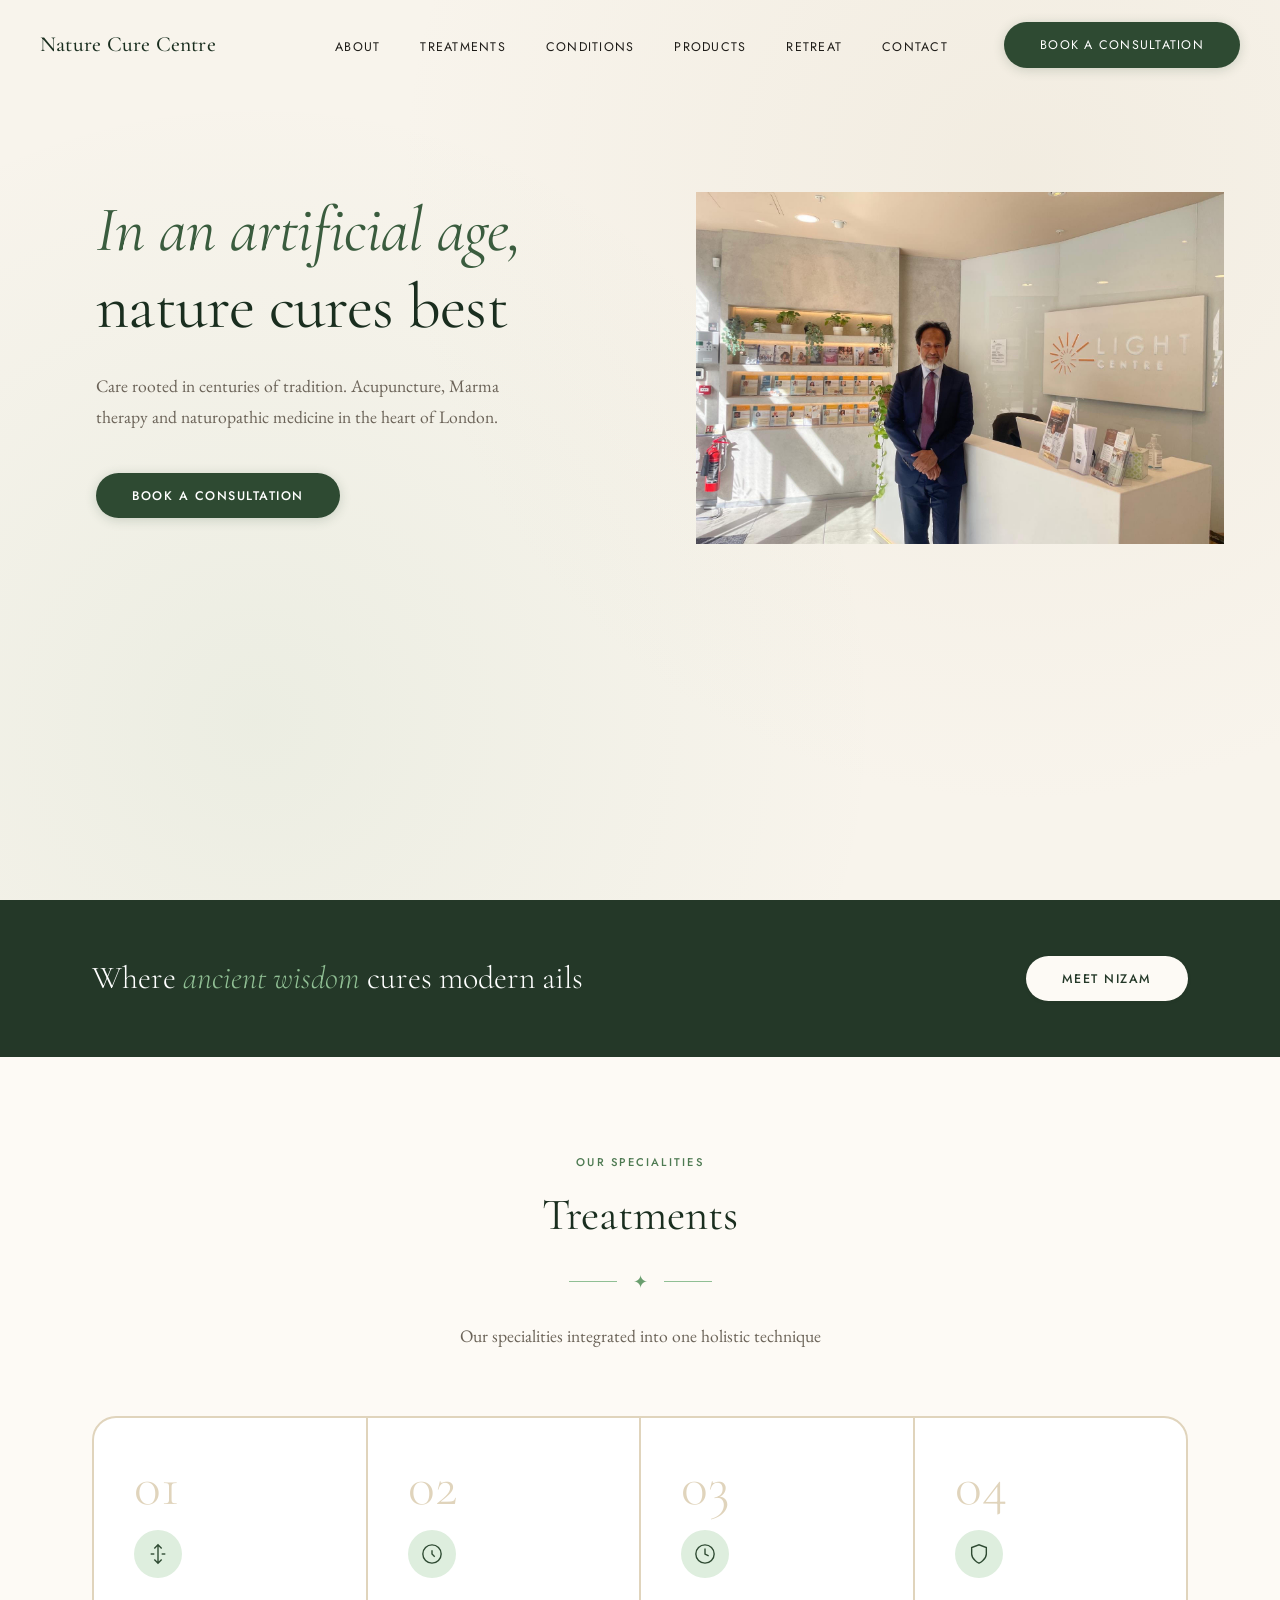
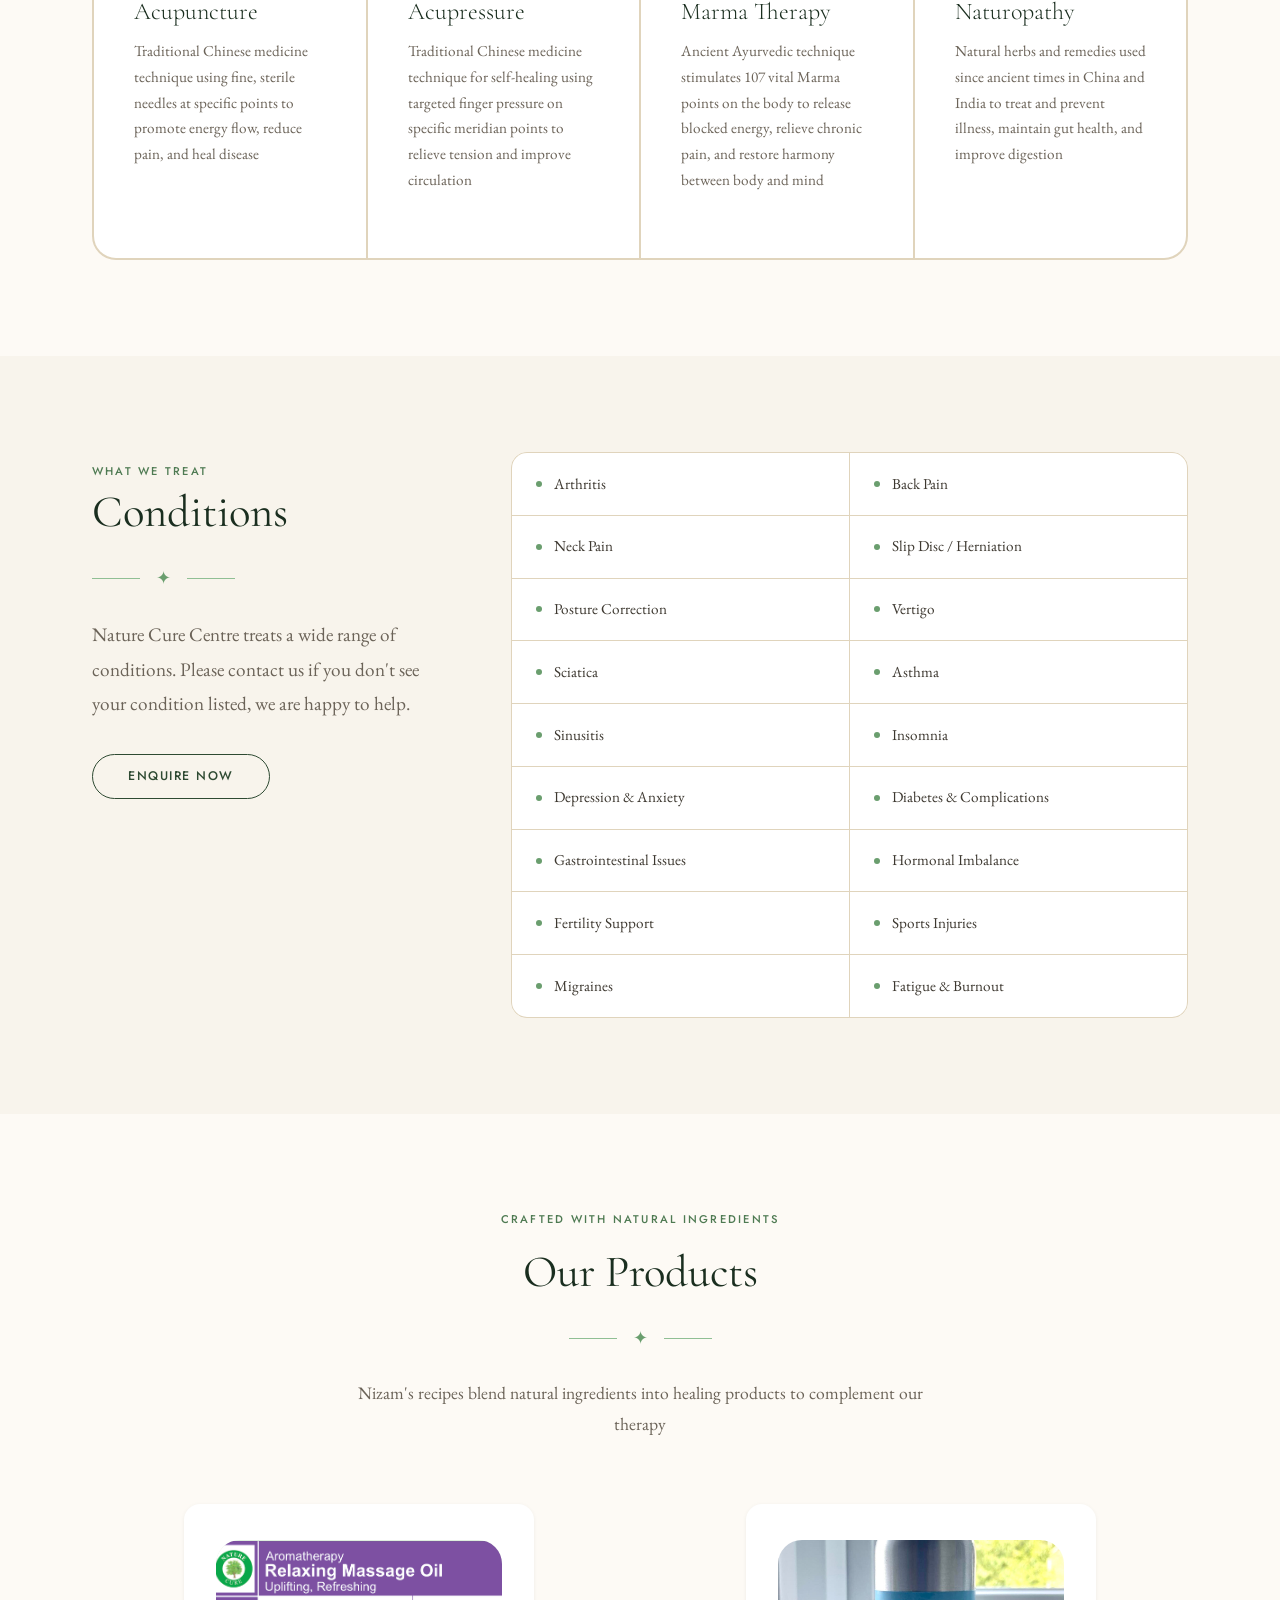
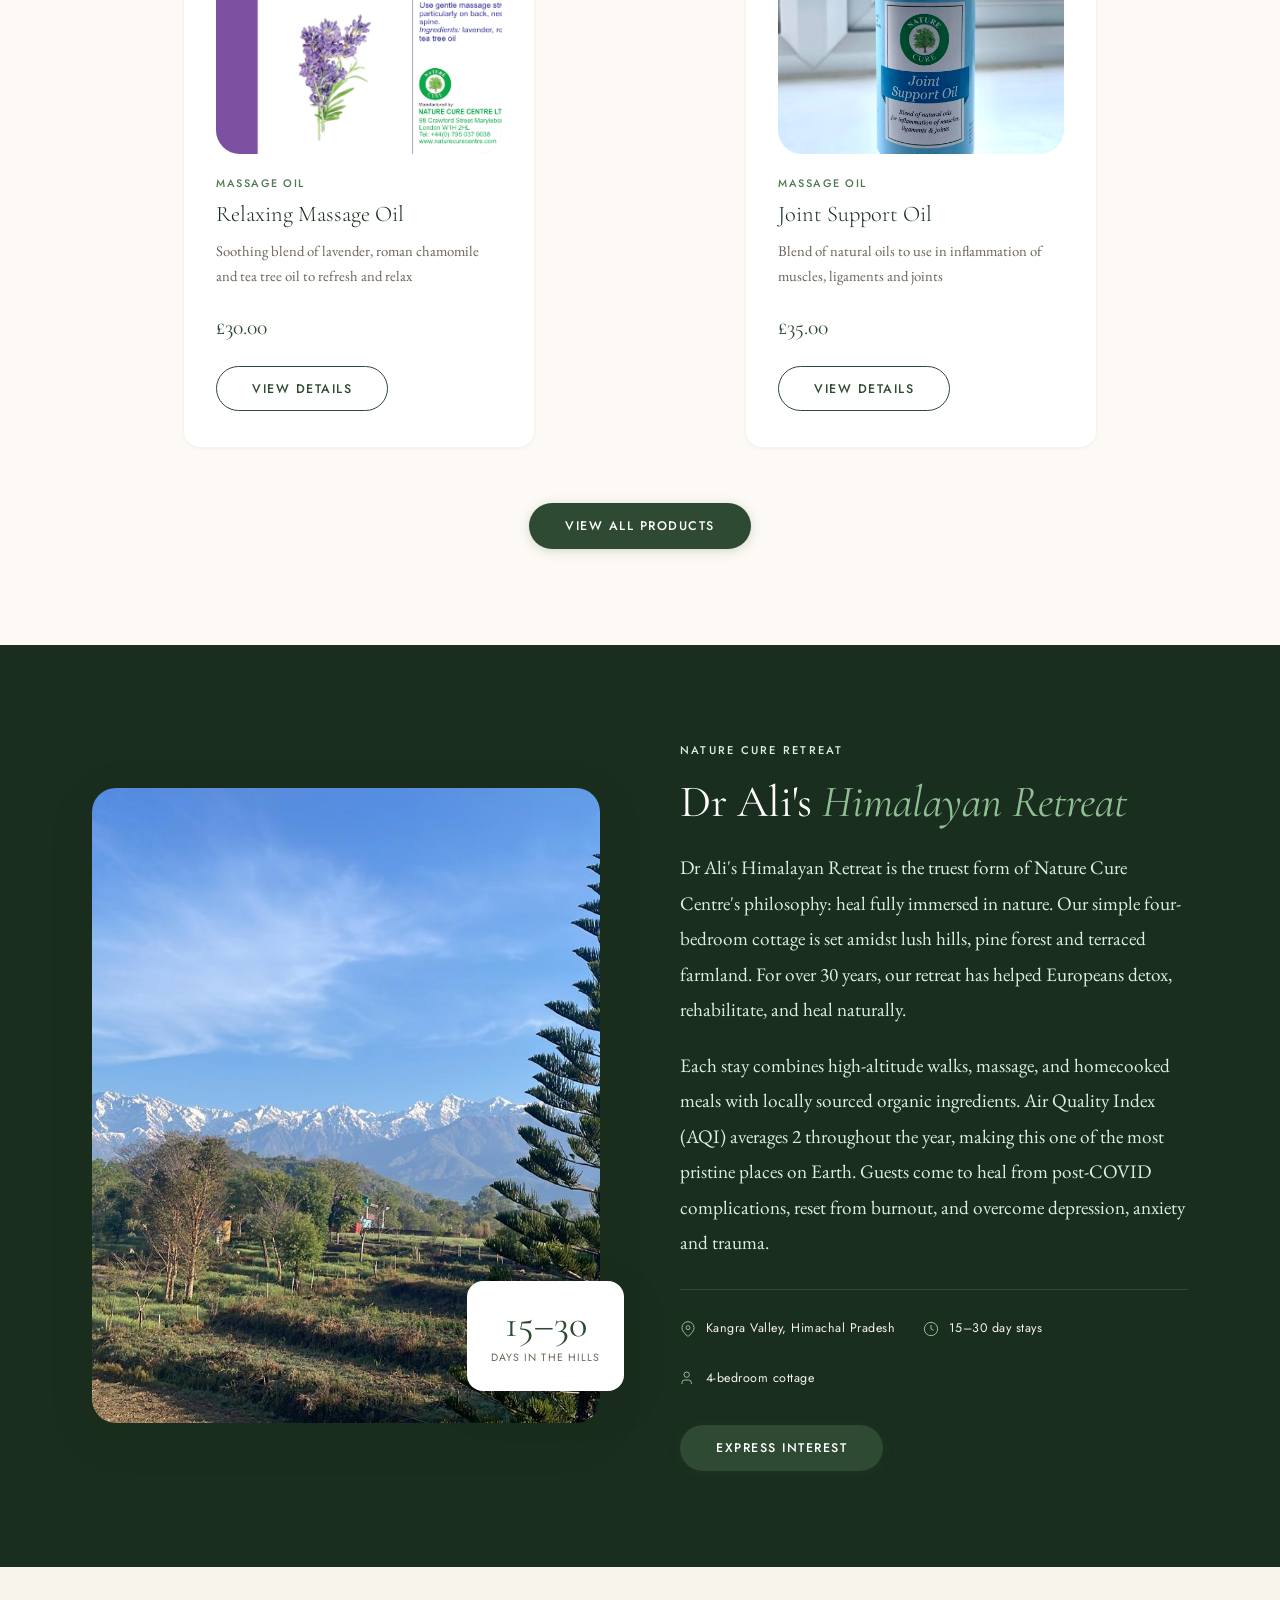
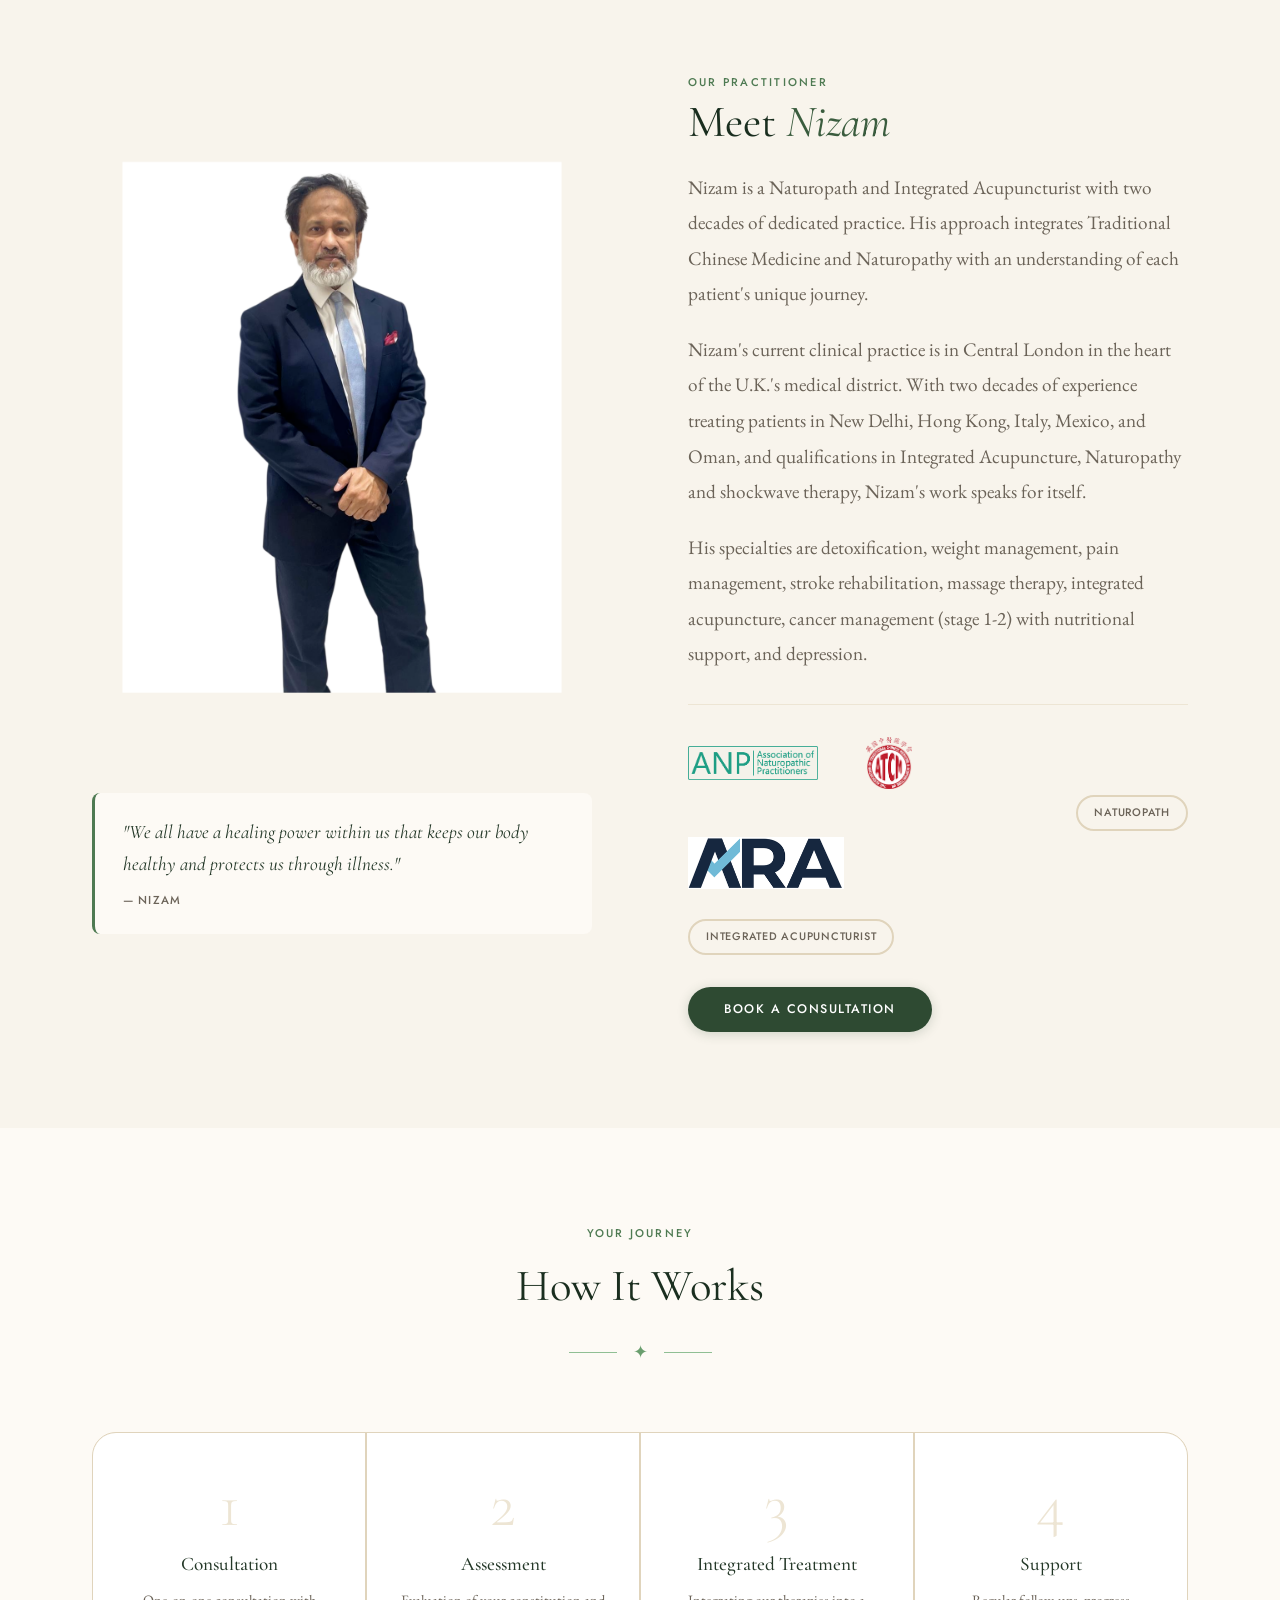
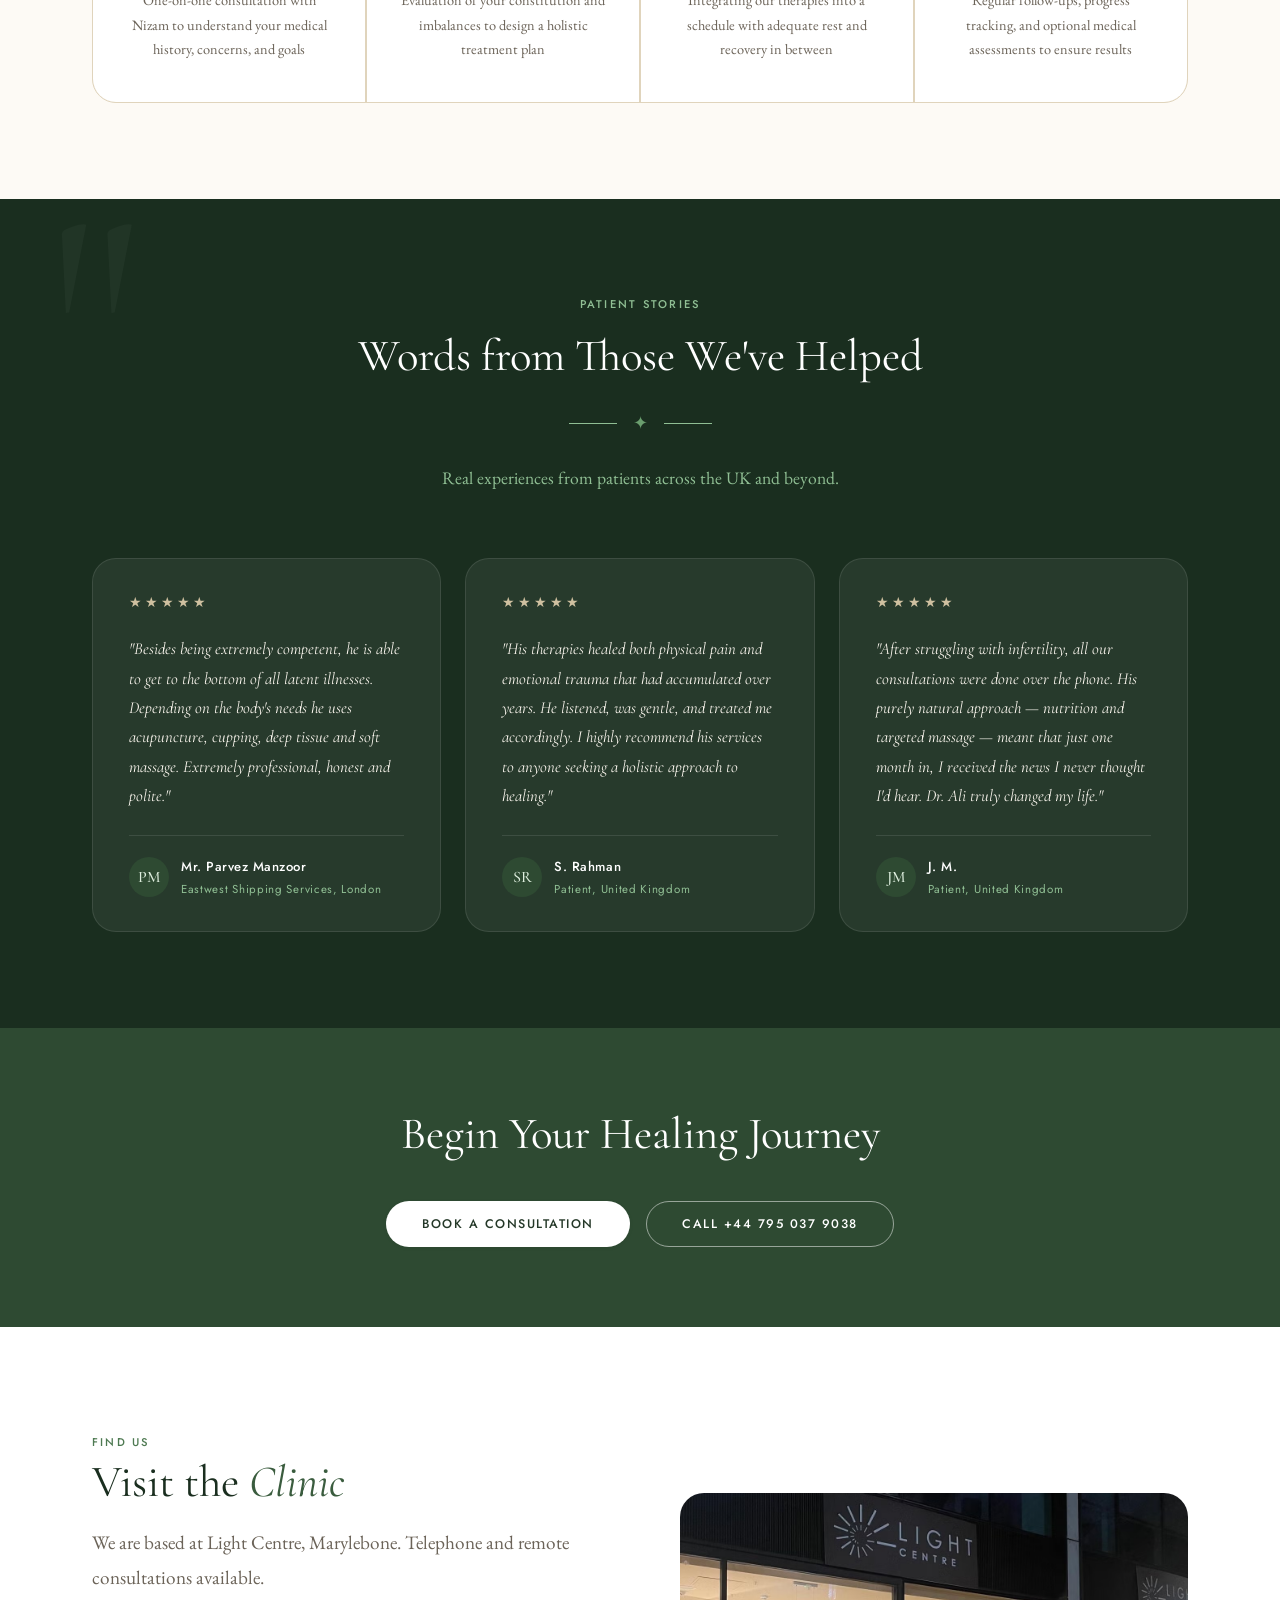
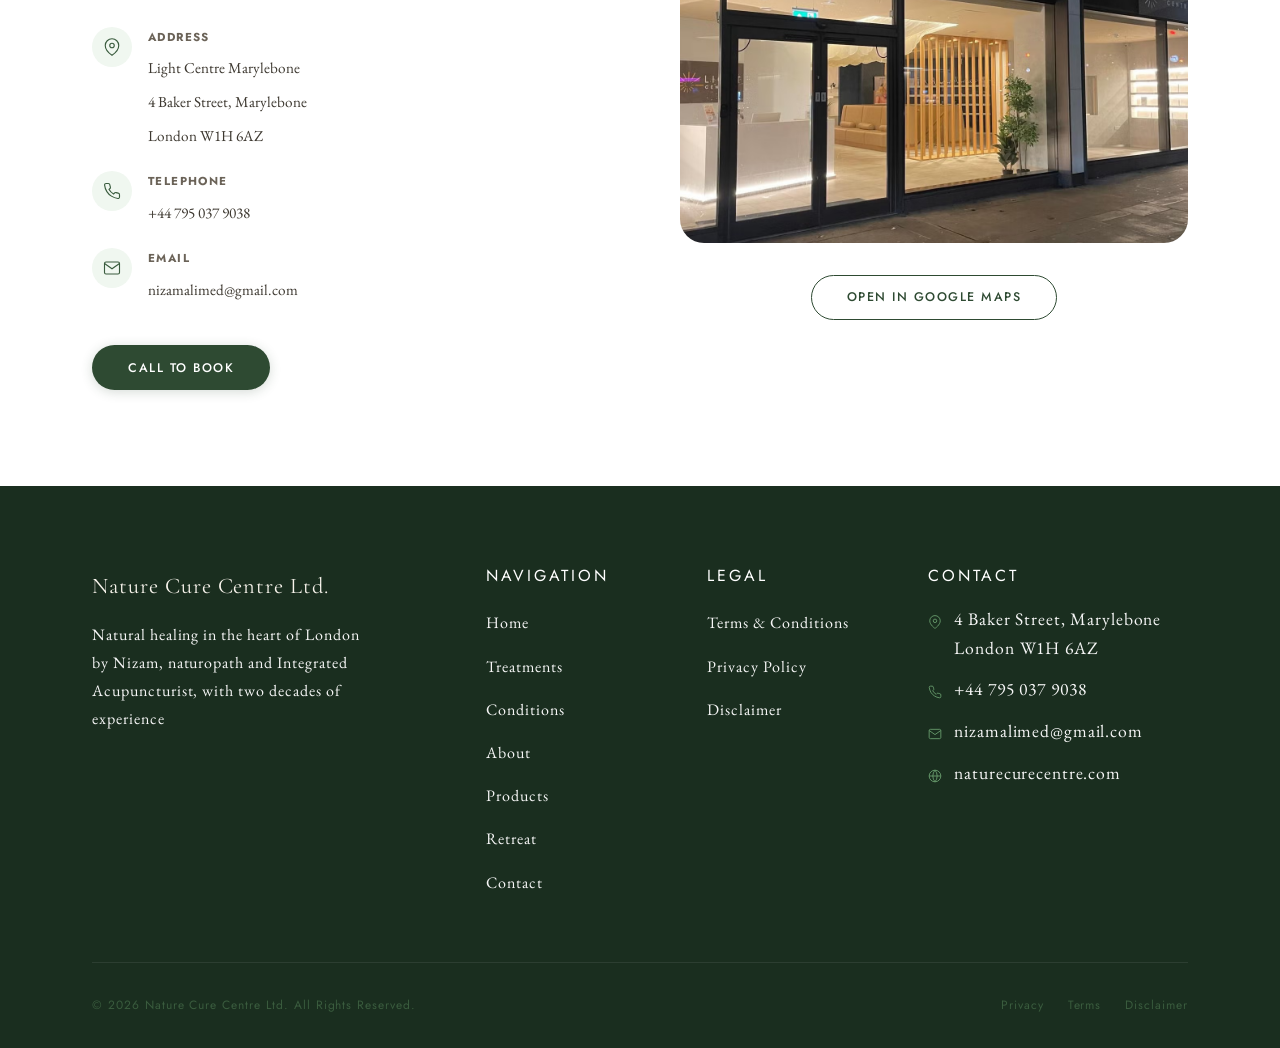
==== commit dbe97a24: "Add ARA logo after ATCM logo, linked to acupunctureregulatoryauthority.org.uk Co-Authored-By: Claude" ====
--- a/index.html
+++ b/index.html
@@ -322,6 +322,7 @@
               <div class="accred-logos">
                 <img src="assets/anplogo.png" alt="Association of Naturopathic Practitioners" class="accred-logo accred-anp">
                 <img src="assets/atcmlogo.png" alt="The Association of Traditional Chinese Medicine and Acupuncture UK" class="accred-logo accred-atcm">
+                <a href="https://acupunctureregulatoryauthority.org.uk/" target="_blank" rel="noopener"><img src="assets/aralogo.png" alt="Acupuncture Regulatory Authority" class="accred-logo accred-ara"></a>
               </div>
               <!-- <span class="accred-badge">PSA Accredited</span> -->
               <span class="accred-badge accred-naturopath">Naturopath</span>
@@ -522,7 +523,7 @@
             <li><a href="#conditions">Conditions</a></li>
             <li><a href="#about">About</a></li>
             <li><a href="pages/products.html">Products</a></li>
-            <li><a href="retreat.html">Retreat</a></li>
+            <li><a href="pages/retreat.html">Retreat</a></li>
             <li><a href="#contact">Contact</a></li>
           </ul>
         </div>
--- a/css/style.css
+++ b/css/style.css
@@ -713,6 +713,7 @@
   grid-area: logos;
   display: flex;
   align-items: center;
+  flex-wrap: wrap;
   gap: 3rem;
 }
 .accred-badge {
@@ -734,7 +735,7 @@
   width: auto;
   display: block;
 }
-.accred-atcm { height: 52px; }
+.accred-atcm, .accred-ara { height: 52px; }
 .accred-naturopath { grid-area: naturopath; justify-self: start; }
 .accred-acupuncturist { grid-area: acu; justify-self: start; }
 @media (max-width: 900px) {
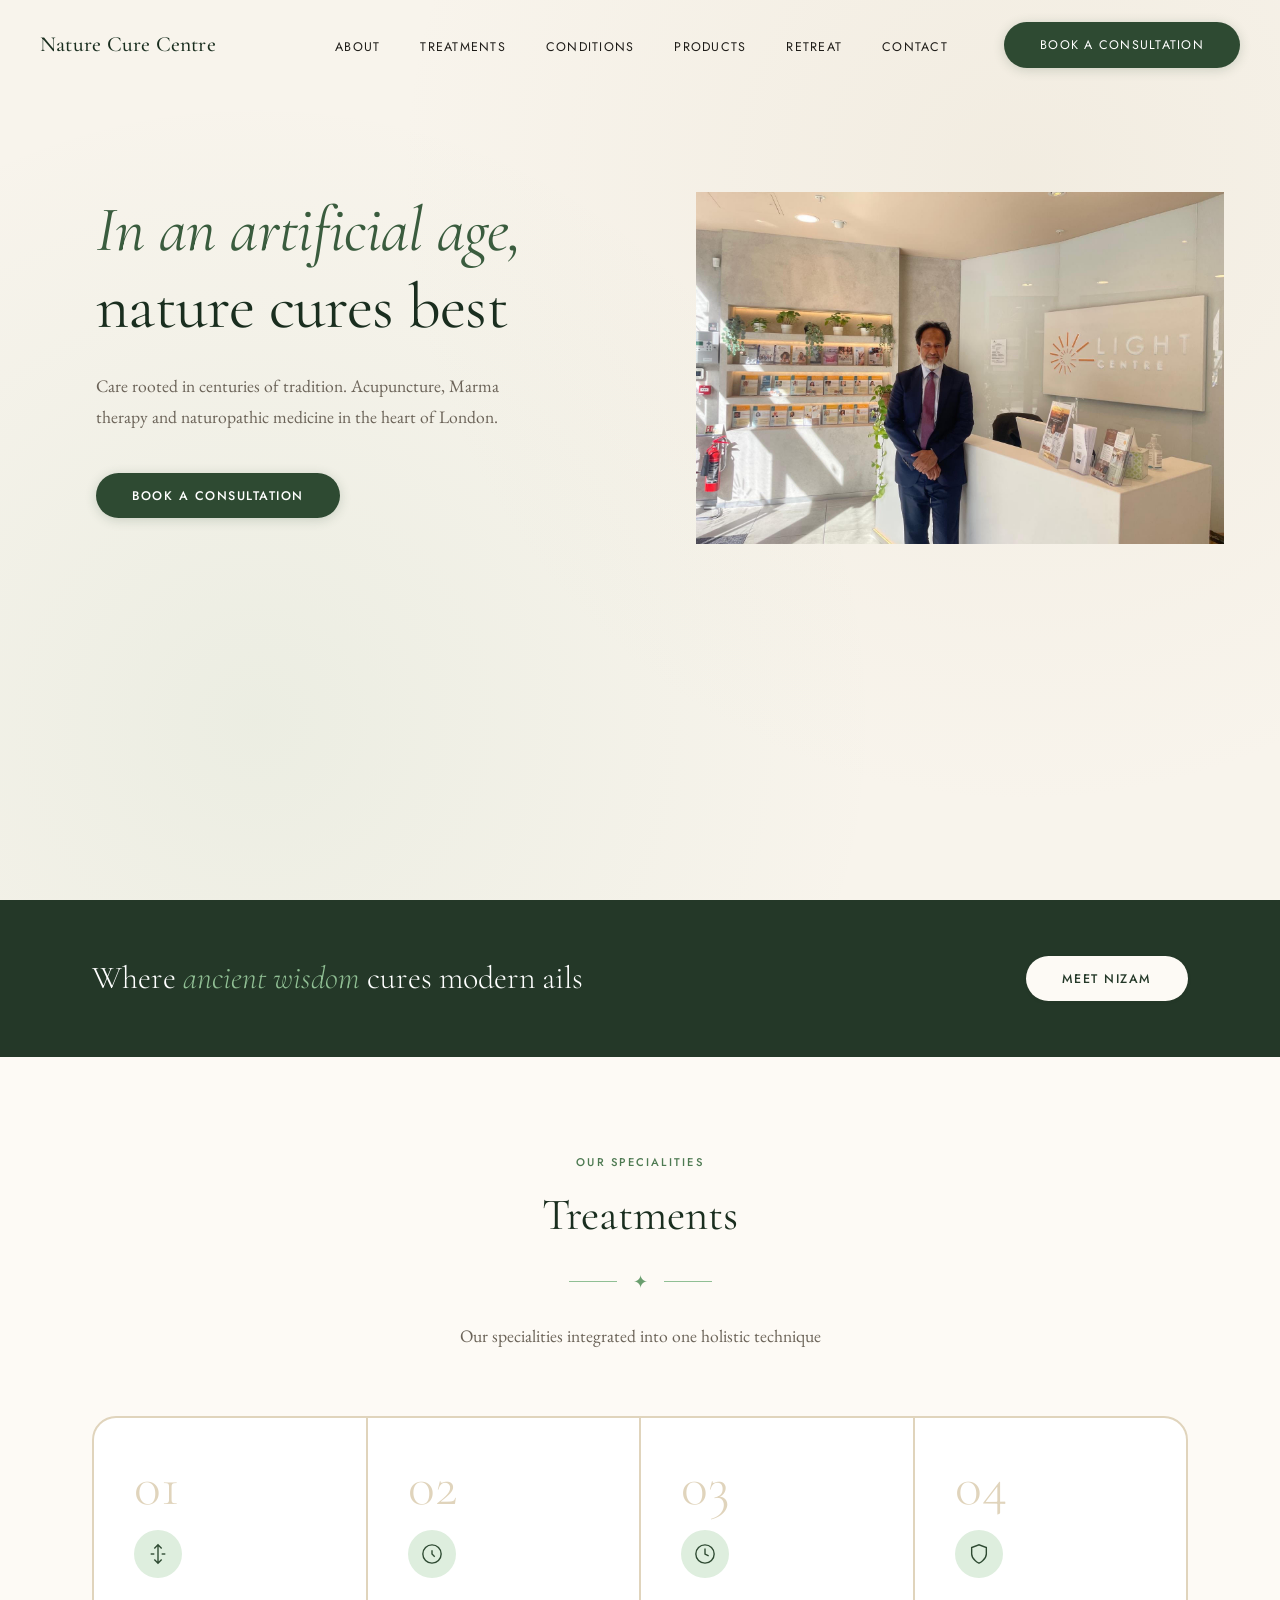
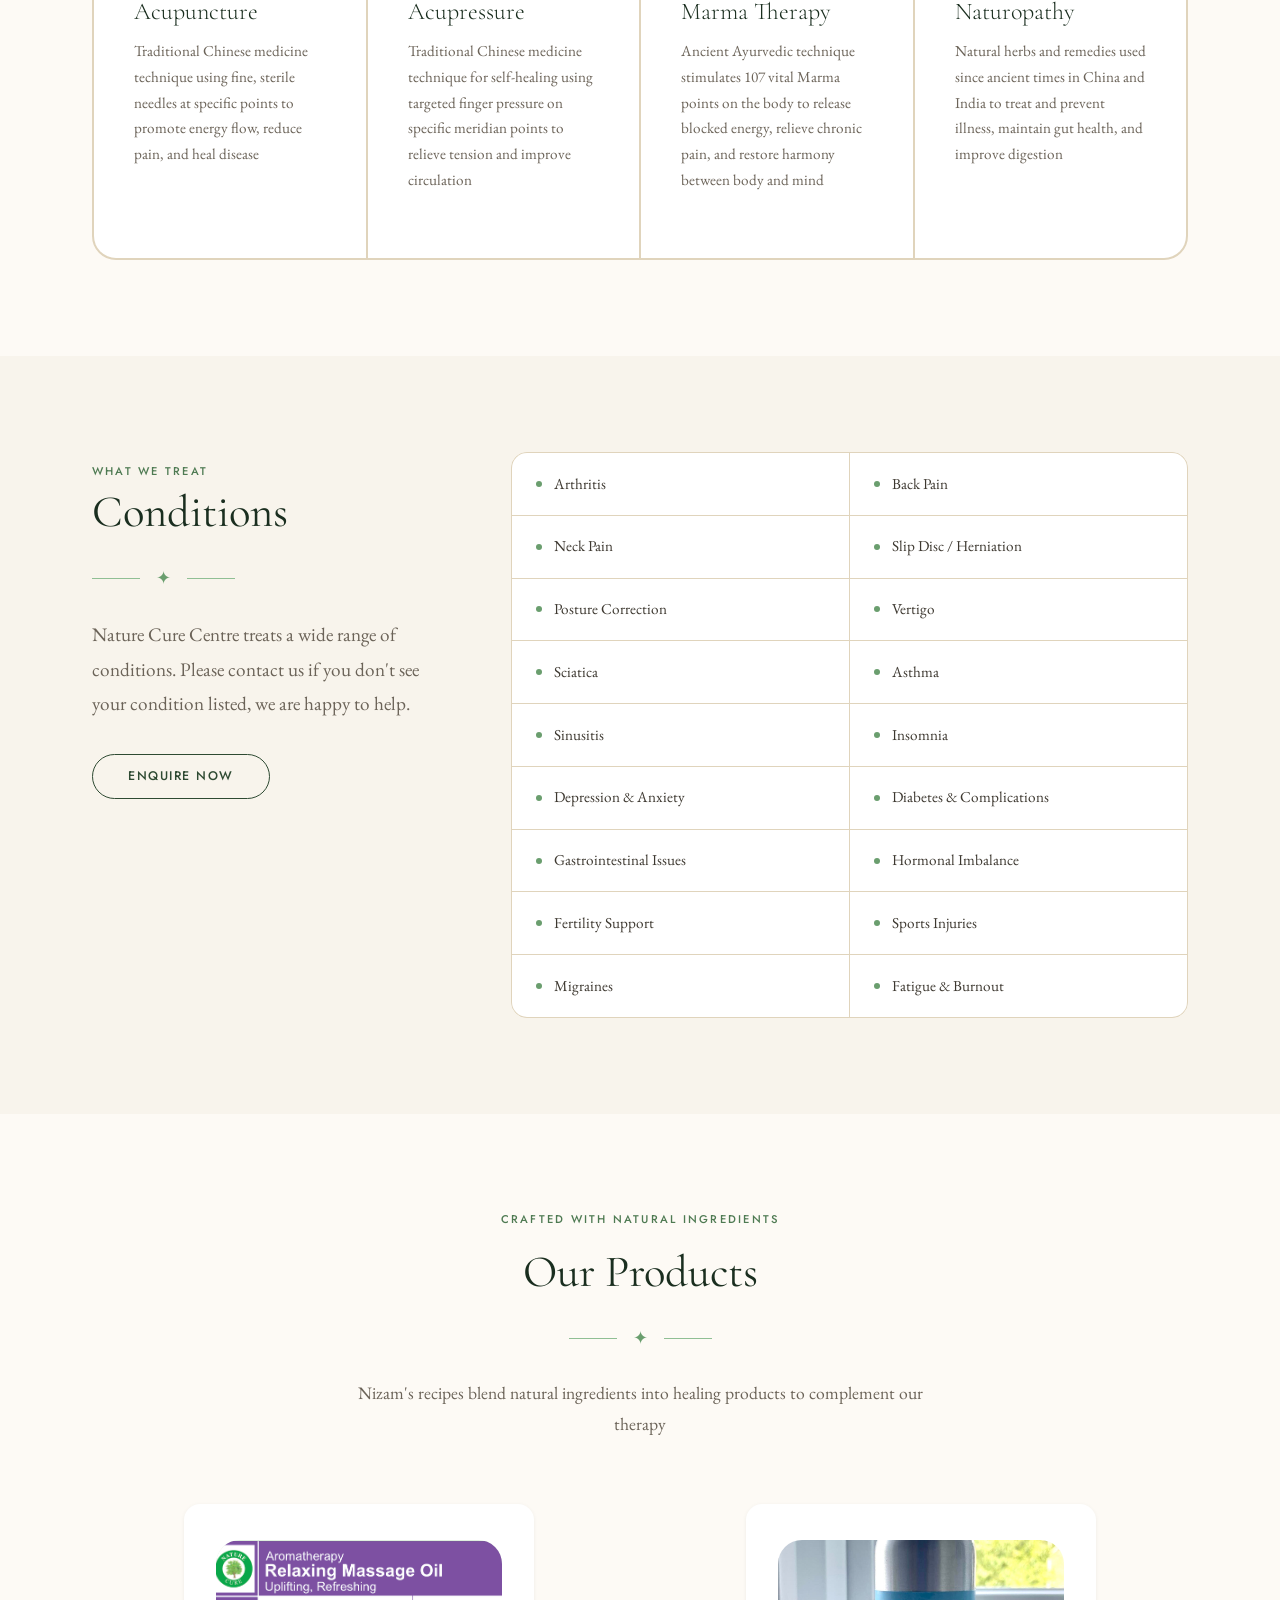
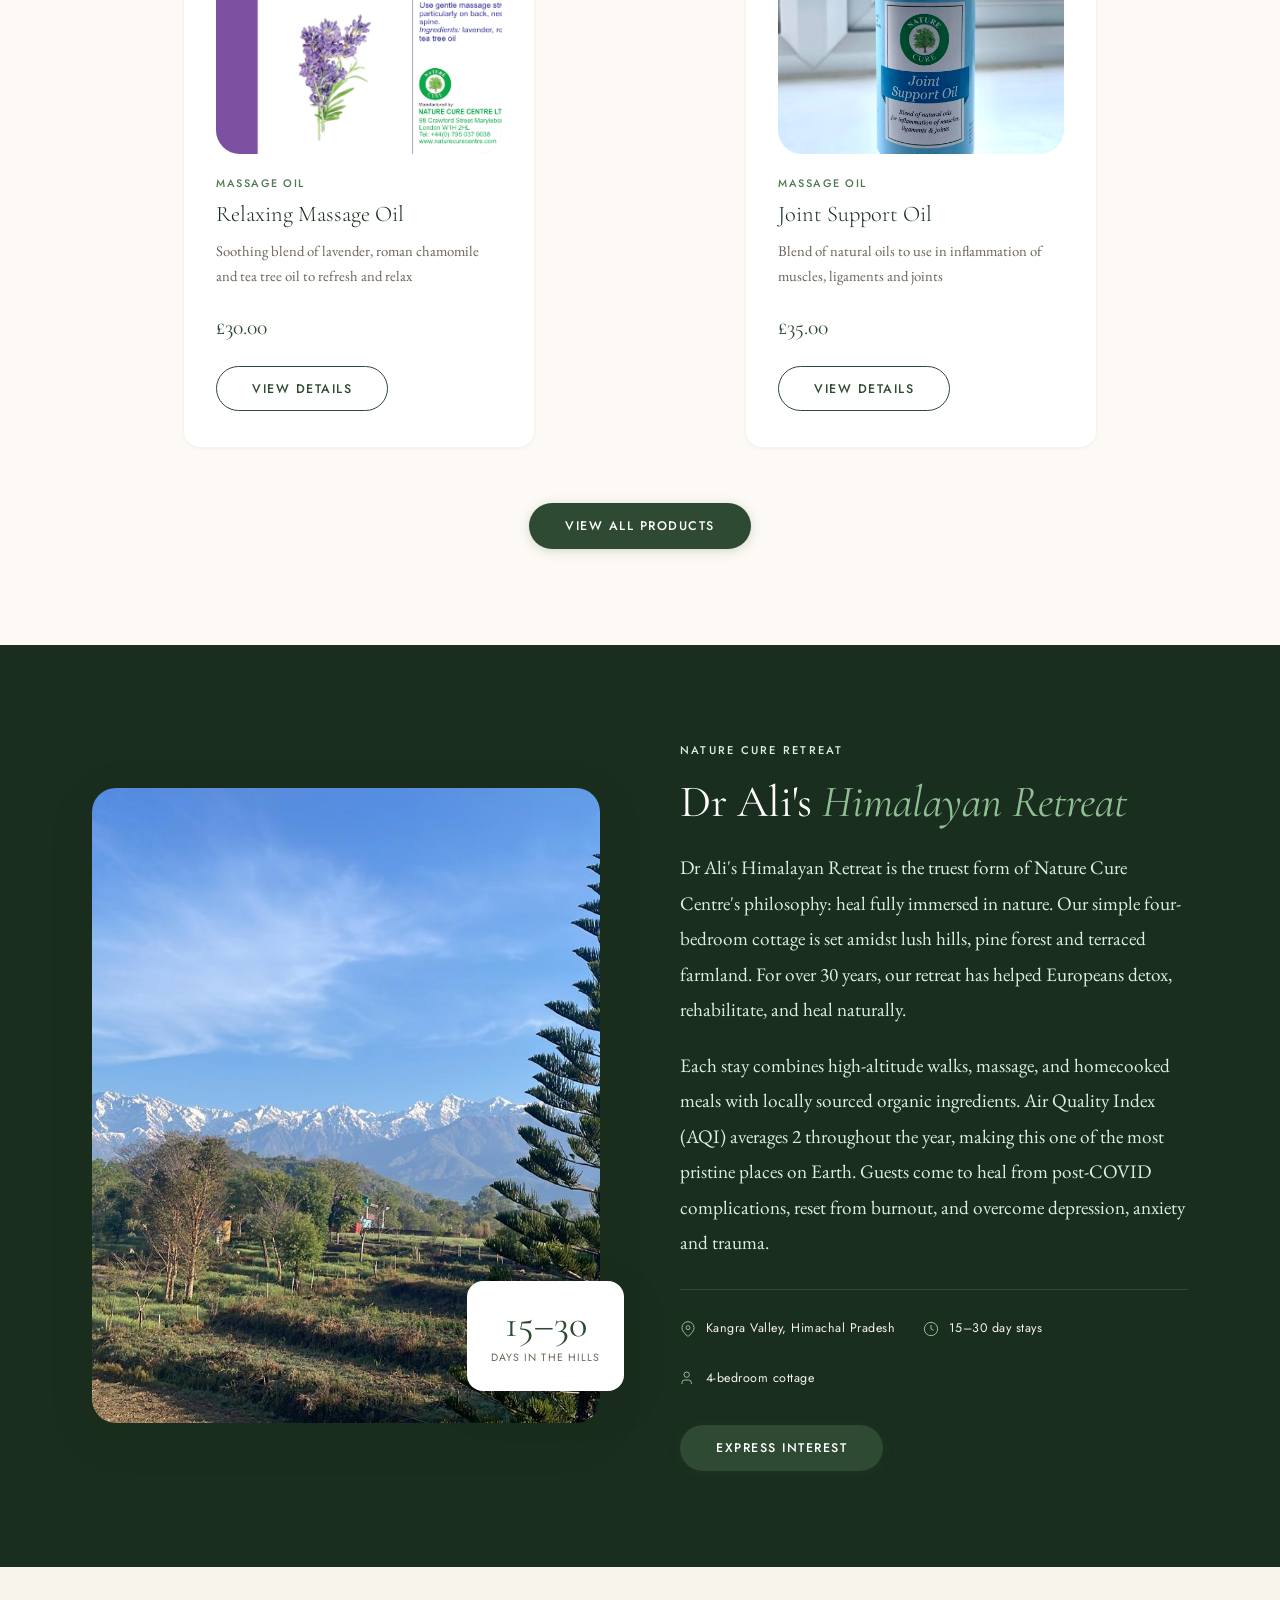
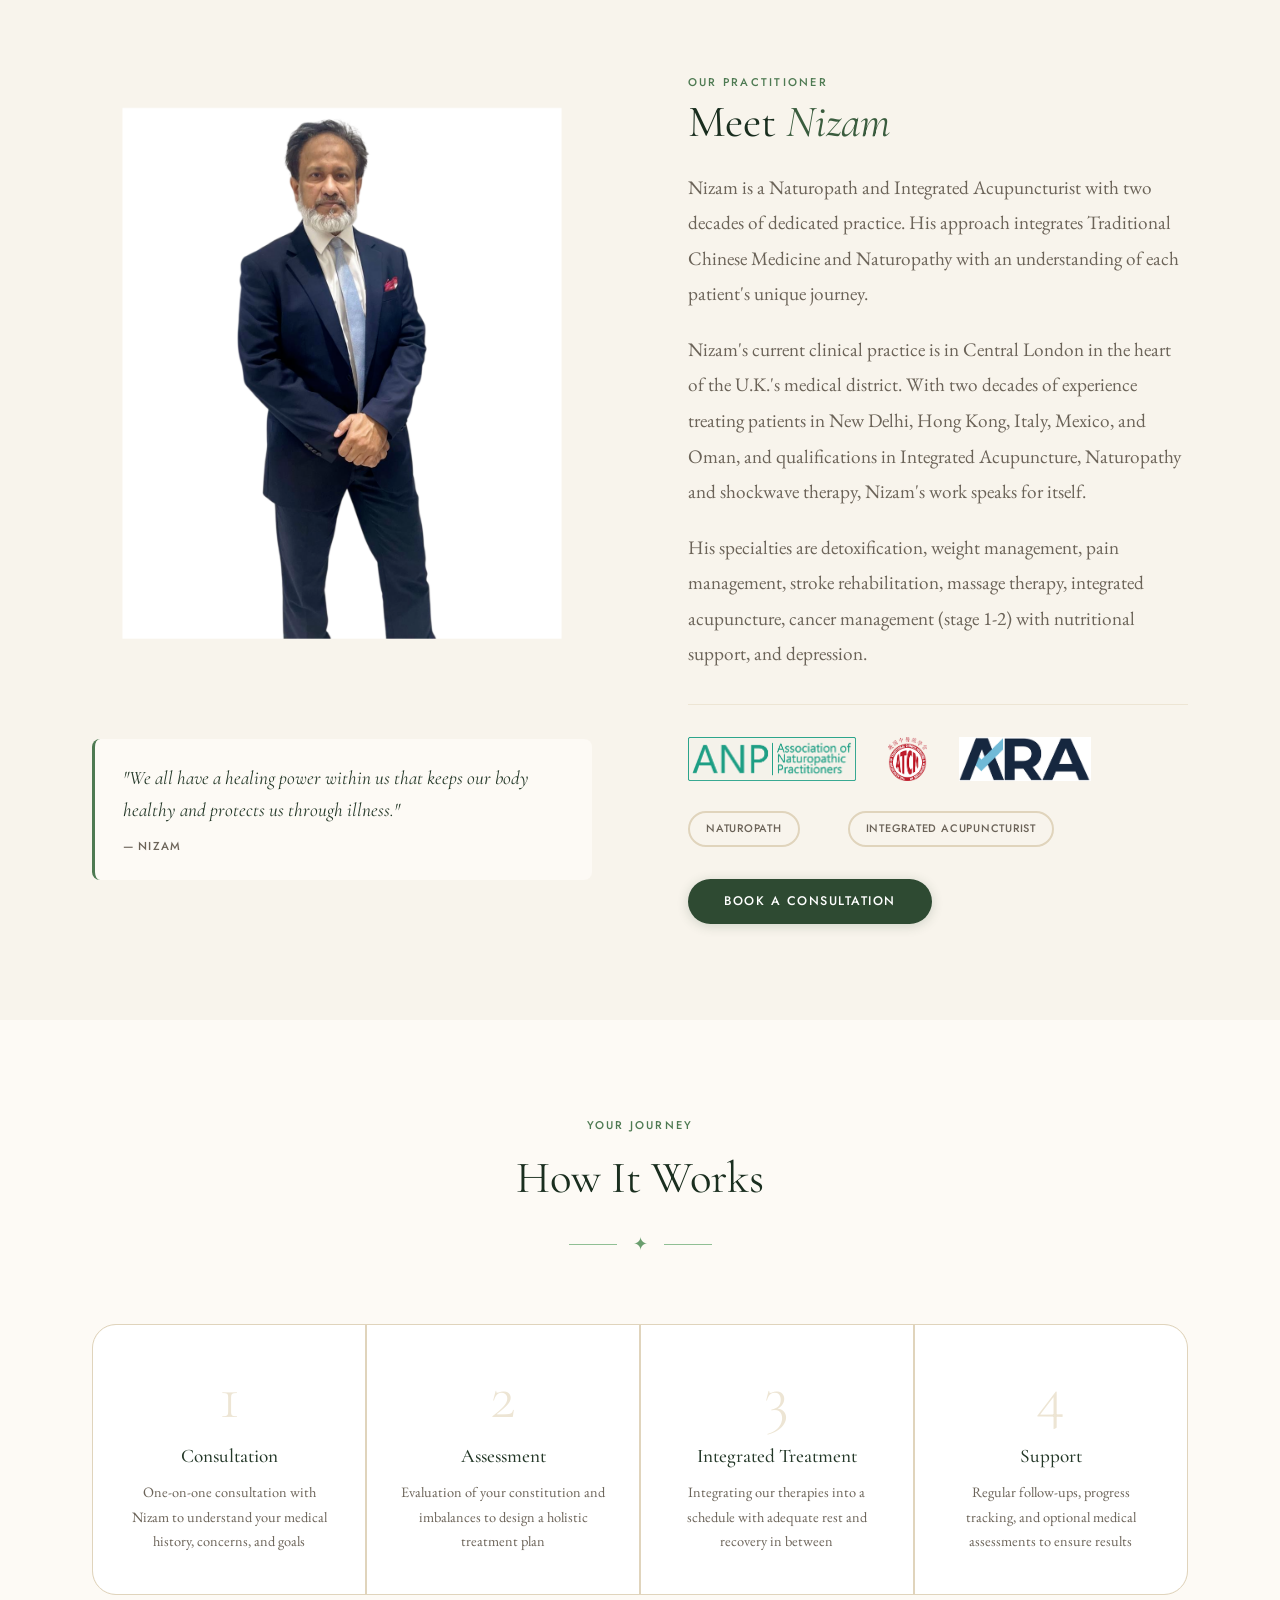
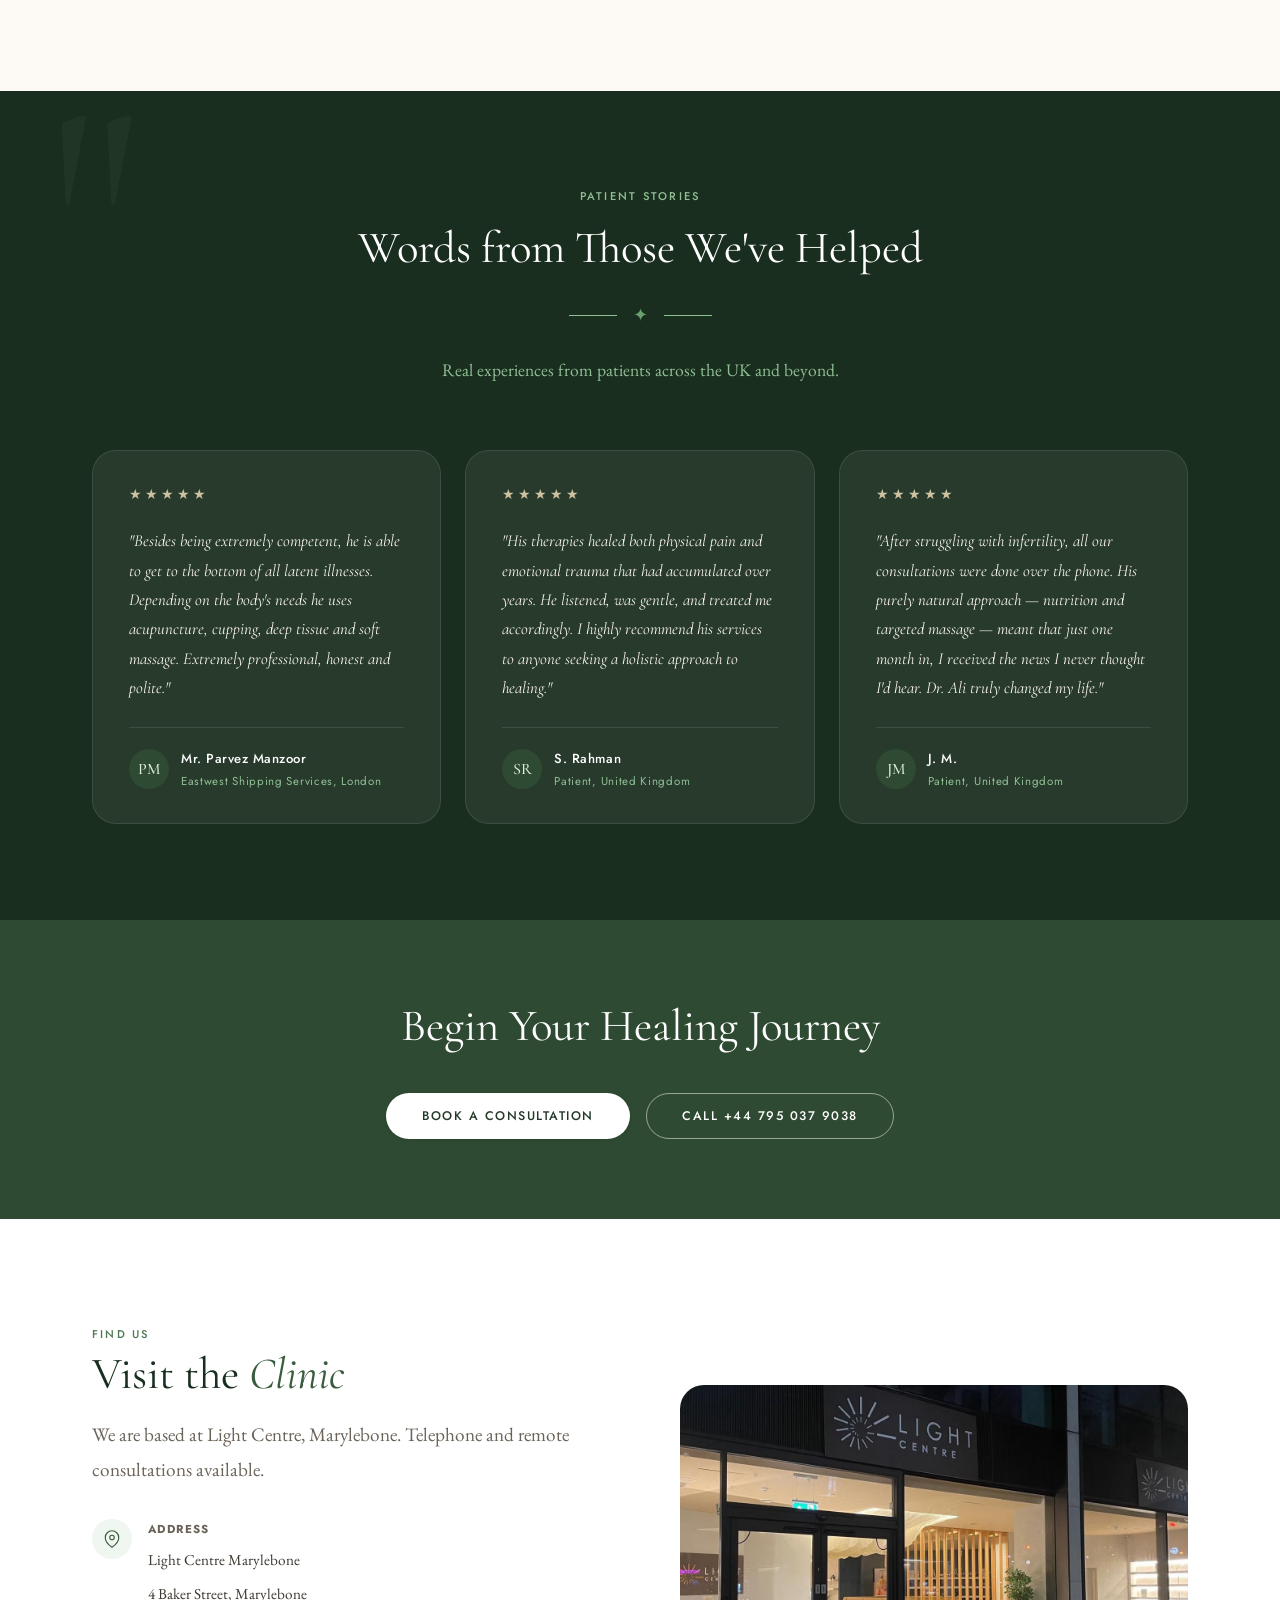
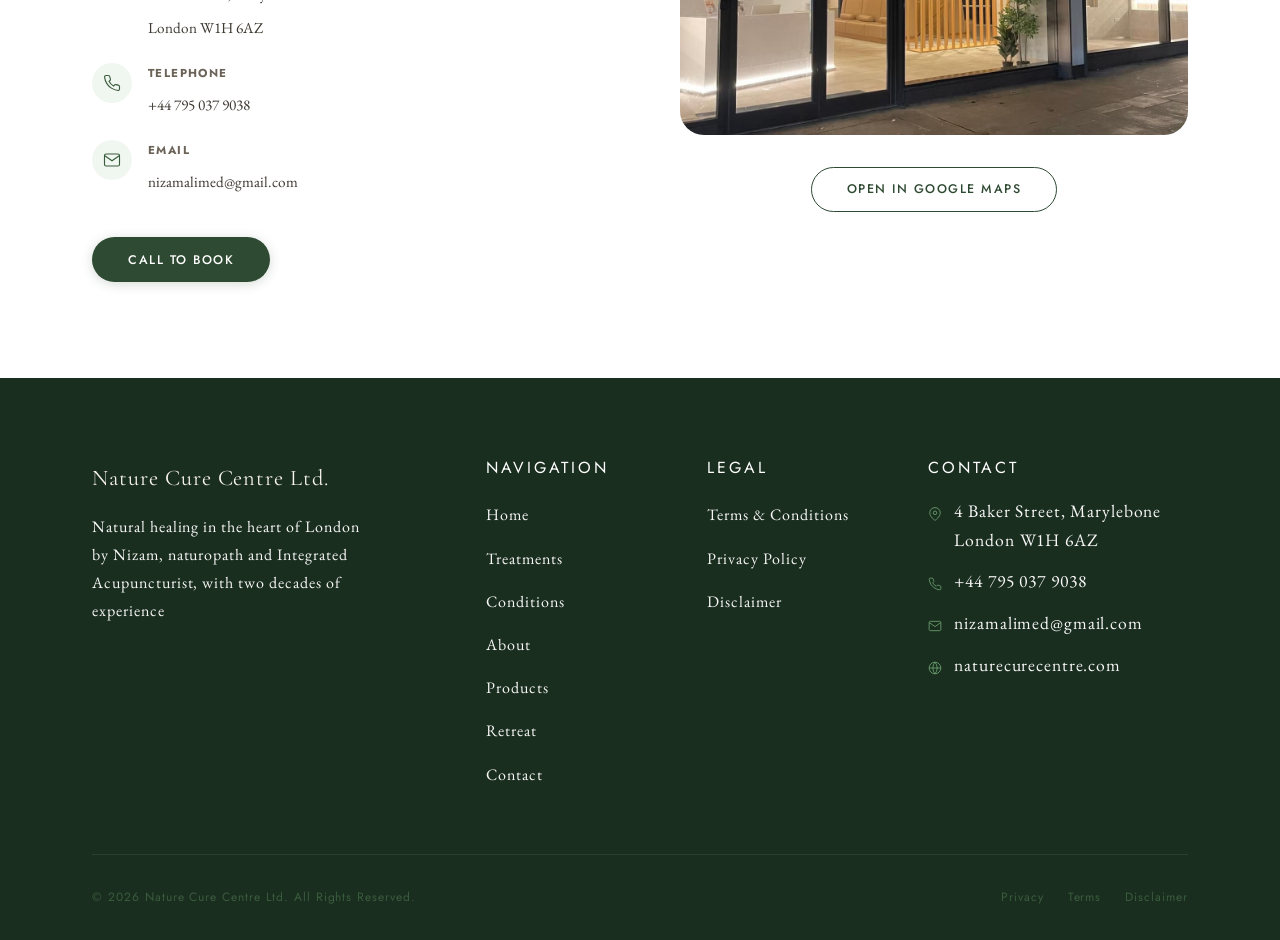
==== commit 94a3fb30: "Link ANP and ATCM logos to their websites Co-Authored-By: Claude Sonnet 5.5 <noreply@anthropic.com> " ====
--- a/index.html
+++ b/index.html
@@ -320,8 +320,8 @@
             
             <div class="about-accreditations">
               <div class="accred-logos">
-                <img src="assets/anplogo.png" alt="Association of Naturopathic Practitioners" class="accred-logo accred-anp">
-                <img src="assets/atcmlogo.png" alt="The Association of Traditional Chinese Medicine and Acupuncture UK" class="accred-logo accred-atcm">
+                <a href="https://theanp.co.uk/" target="_blank" rel="noopener"><img src="assets/anplogo.png" alt="Association of Naturopathic Practitioners" class="accred-logo accred-anp"></a>
+                <a href="https://www.atcm.co.uk/" target="_blank" rel="noopener"><img src="assets/atcmlogo.png" alt="The Association of Traditional Chinese Medicine and Acupuncture UK" class="accred-logo accred-atcm"></a>
                 <a href="https://acupunctureregulatoryauthority.org.uk/" target="_blank" rel="noopener"><img src="assets/aralogo.png" alt="Acupuncture Regulatory Authority" class="accred-logo accred-ara"></a>
               </div>
               <!-- <span class="accred-badge">PSA Accredited</span> -->
--- a/css/style.css
+++ b/css/style.css
@@ -731,11 +731,20 @@
   width: fit-content;
 }
 .accred-logo {
-  height: 34px;
+  height: 44px;
   width: auto;
   display: block;
 }
-.accred-atcm, .accred-ara { height: 52px; }
+.accred-logos a { display: block; line-height: 0; }
+@media (min-width: 901px) {
+  .about-accreditations {
+    grid-template-areas:
+      "logos logos"
+      "naturopath acu";
+    grid-template-columns: auto 1fr;
+  }
+  .accred-logos { flex-wrap: nowrap; gap: 2rem; }
+}
 .accred-naturopath { grid-area: naturopath; justify-self: start; }
 .accred-acupuncturist { grid-area: acu; justify-self: start; }
 @media (max-width: 900px) {
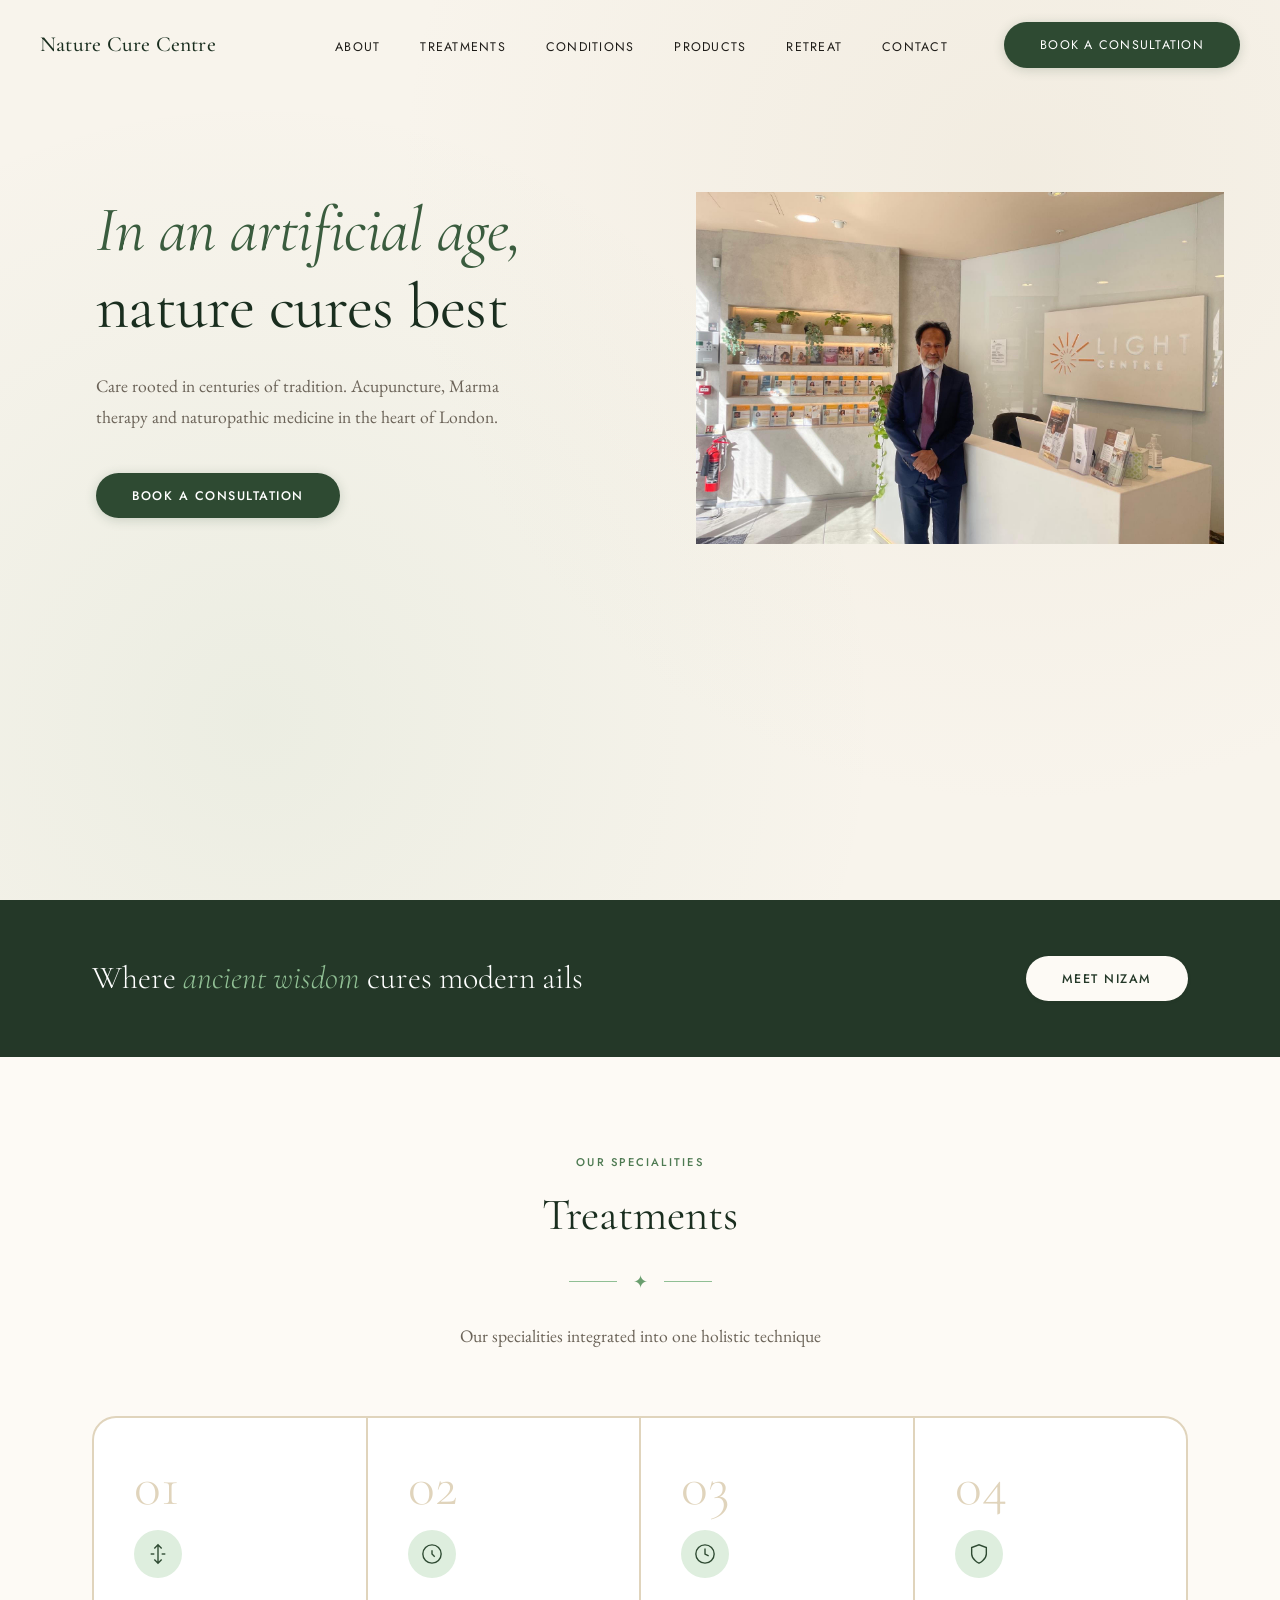
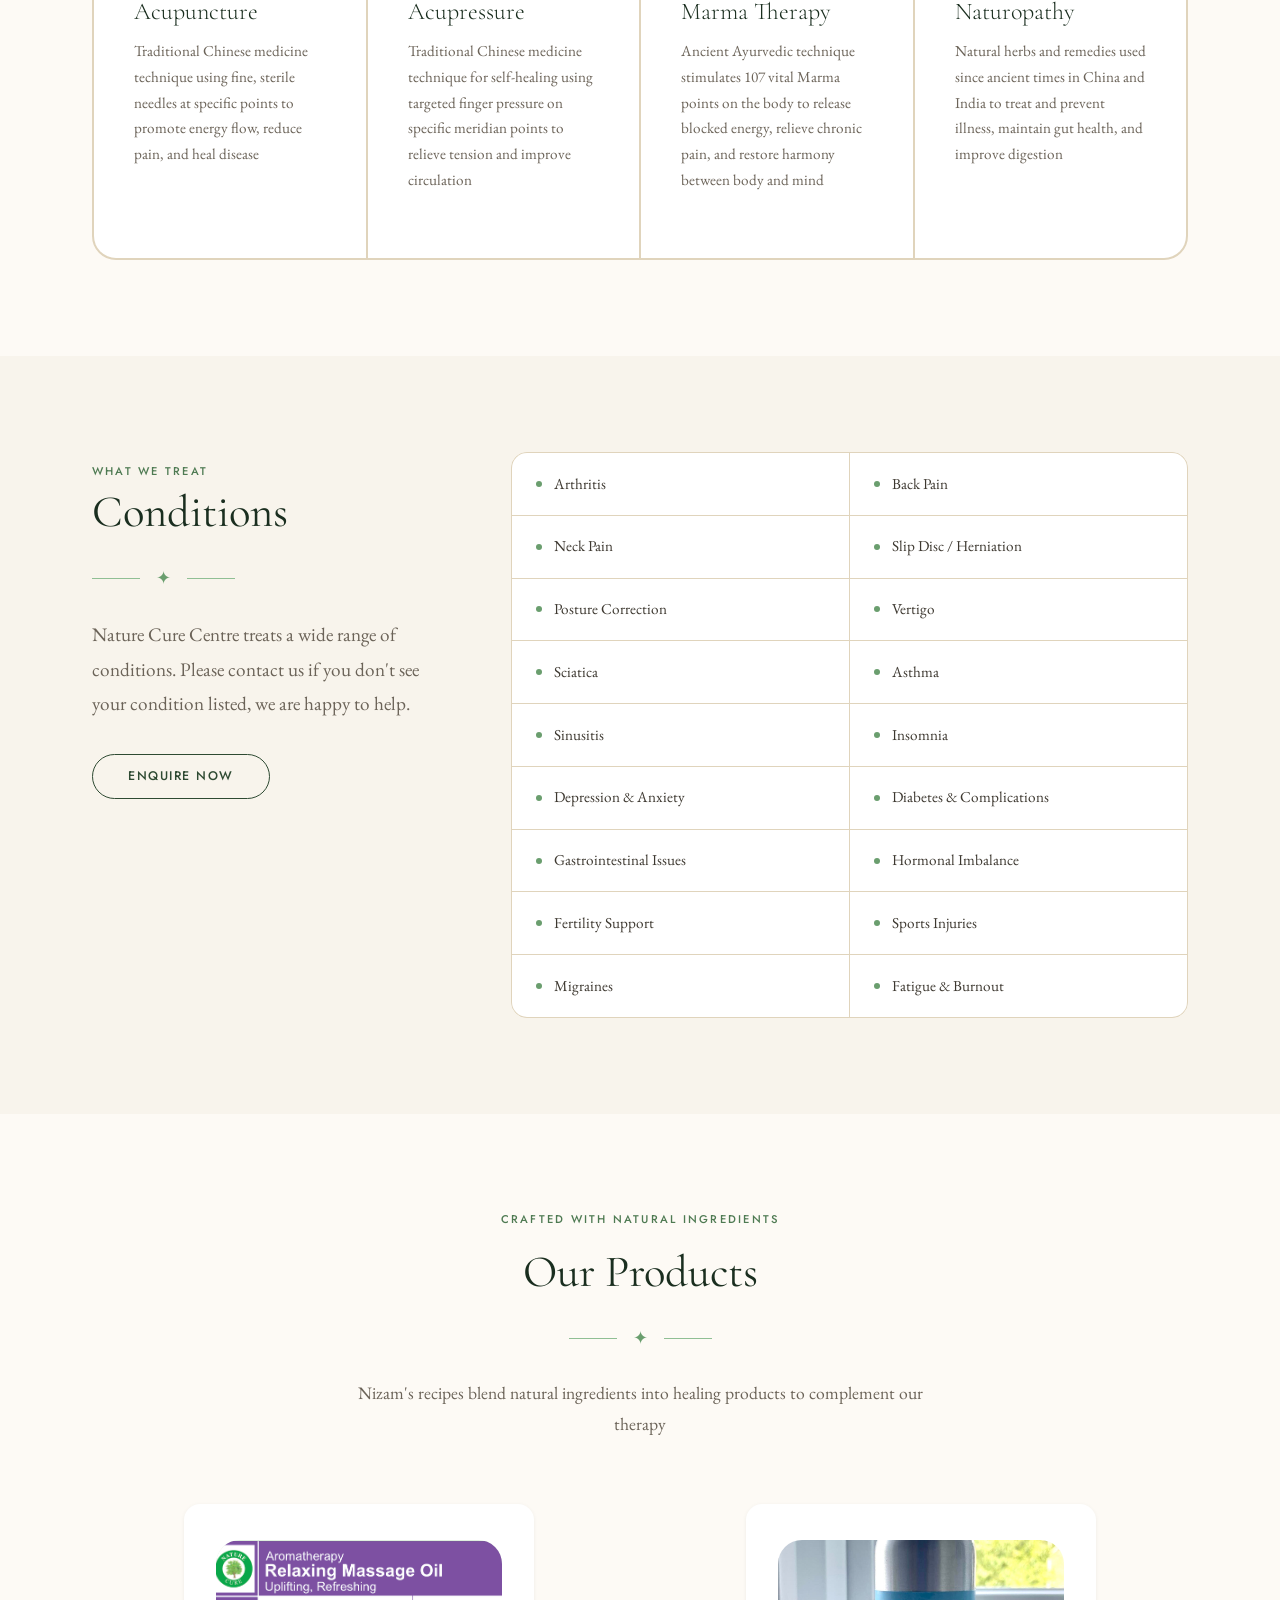
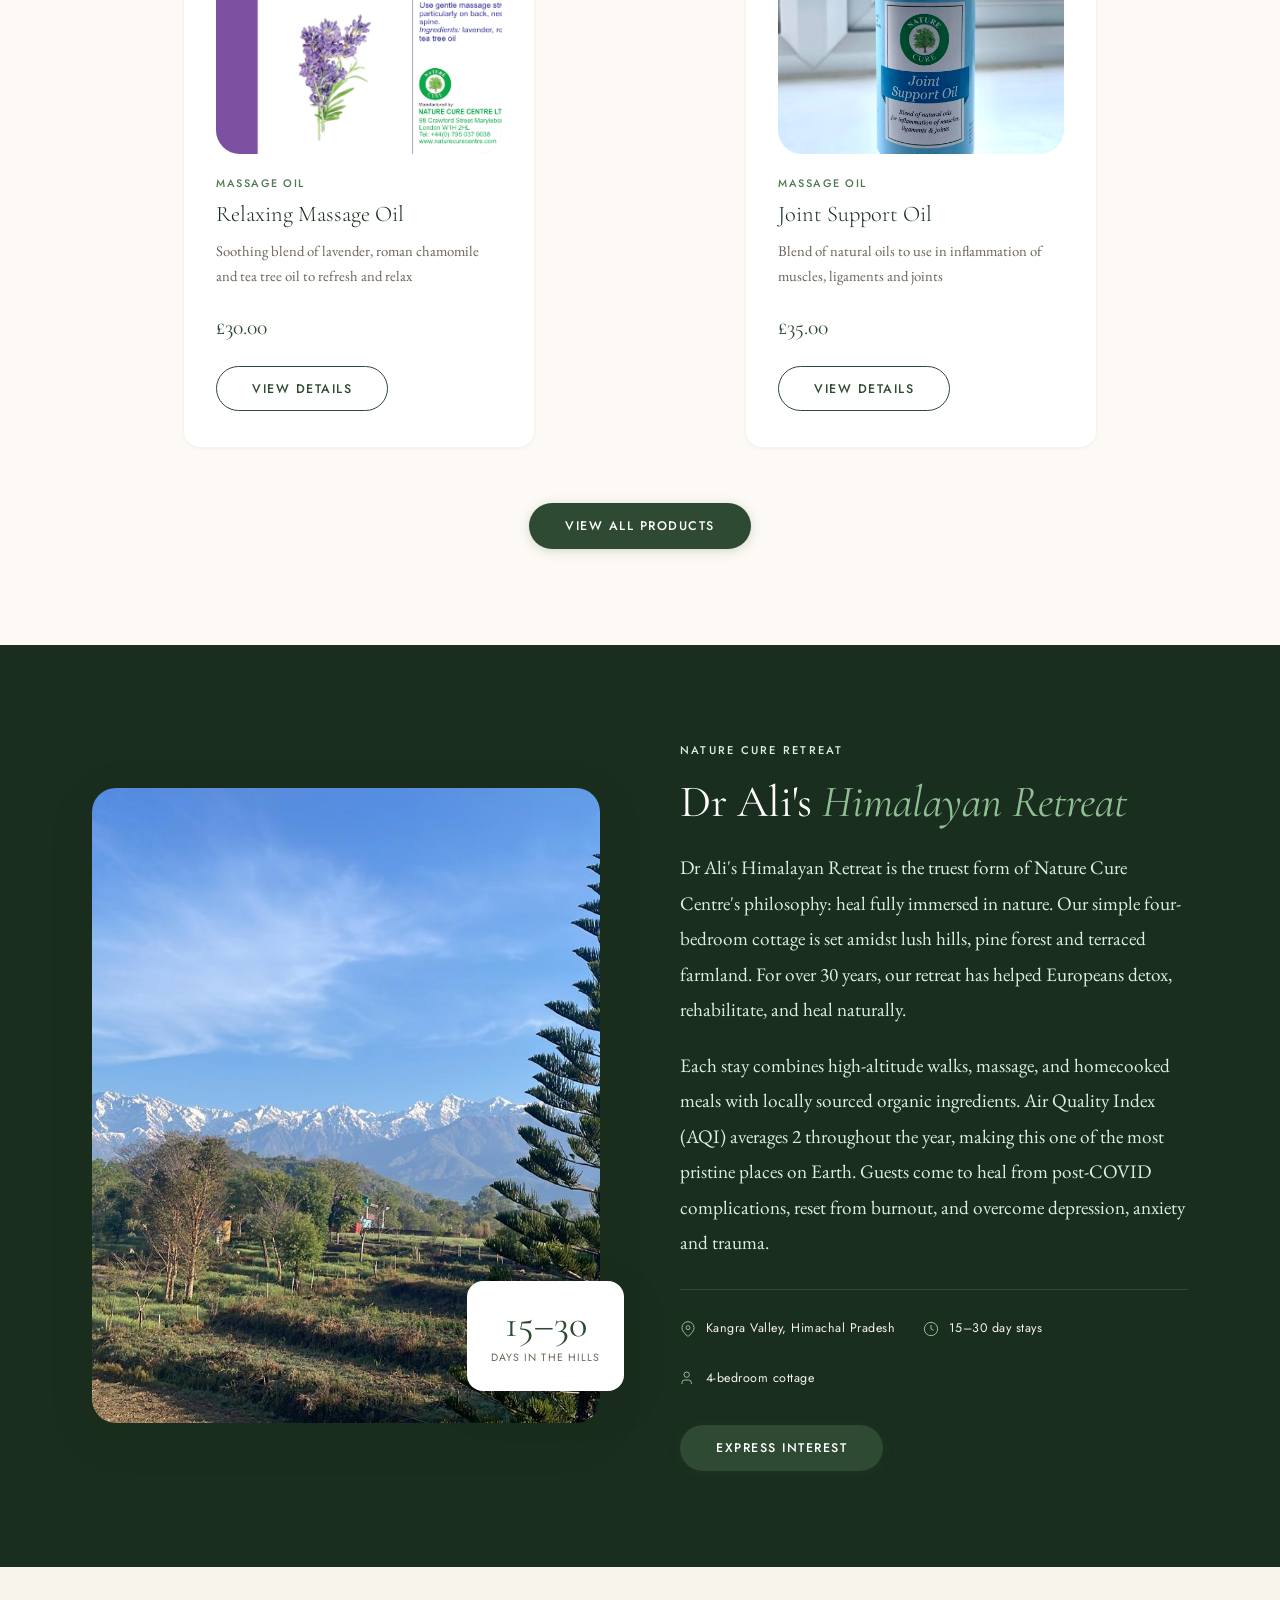
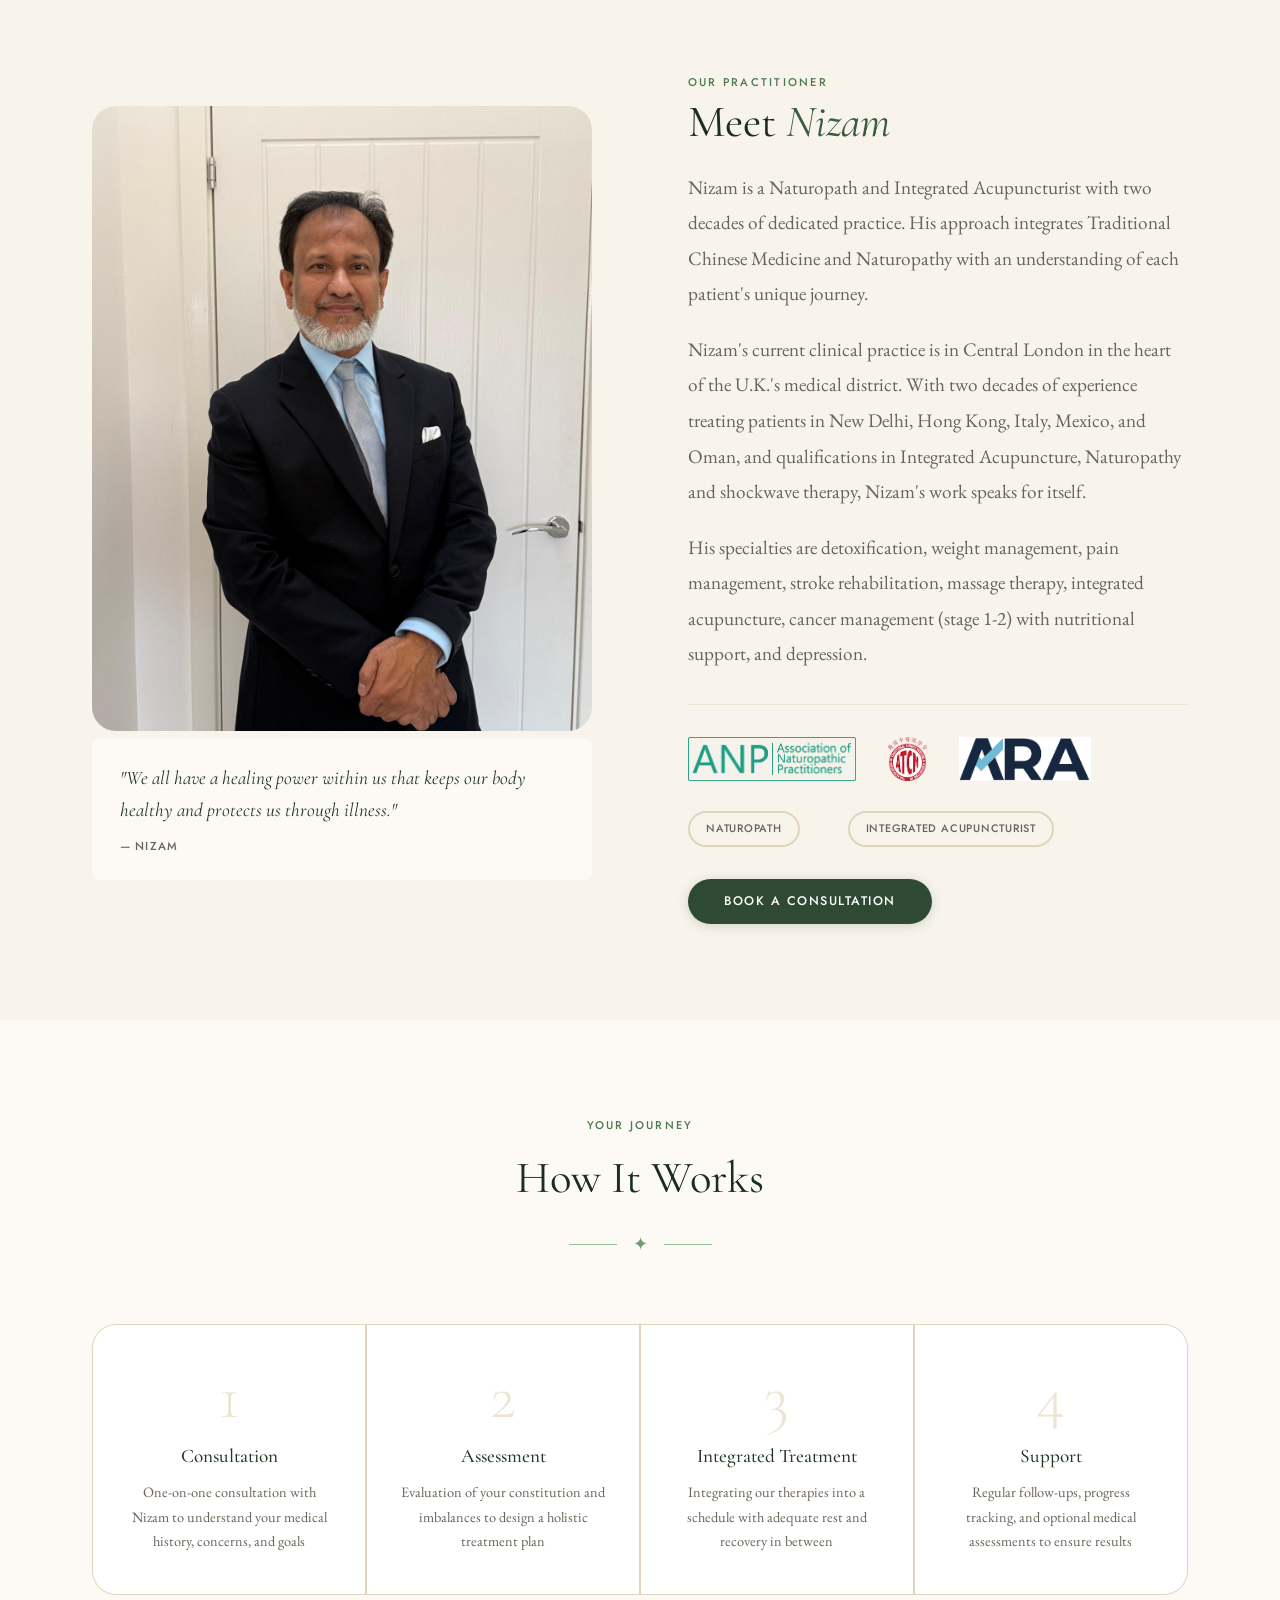
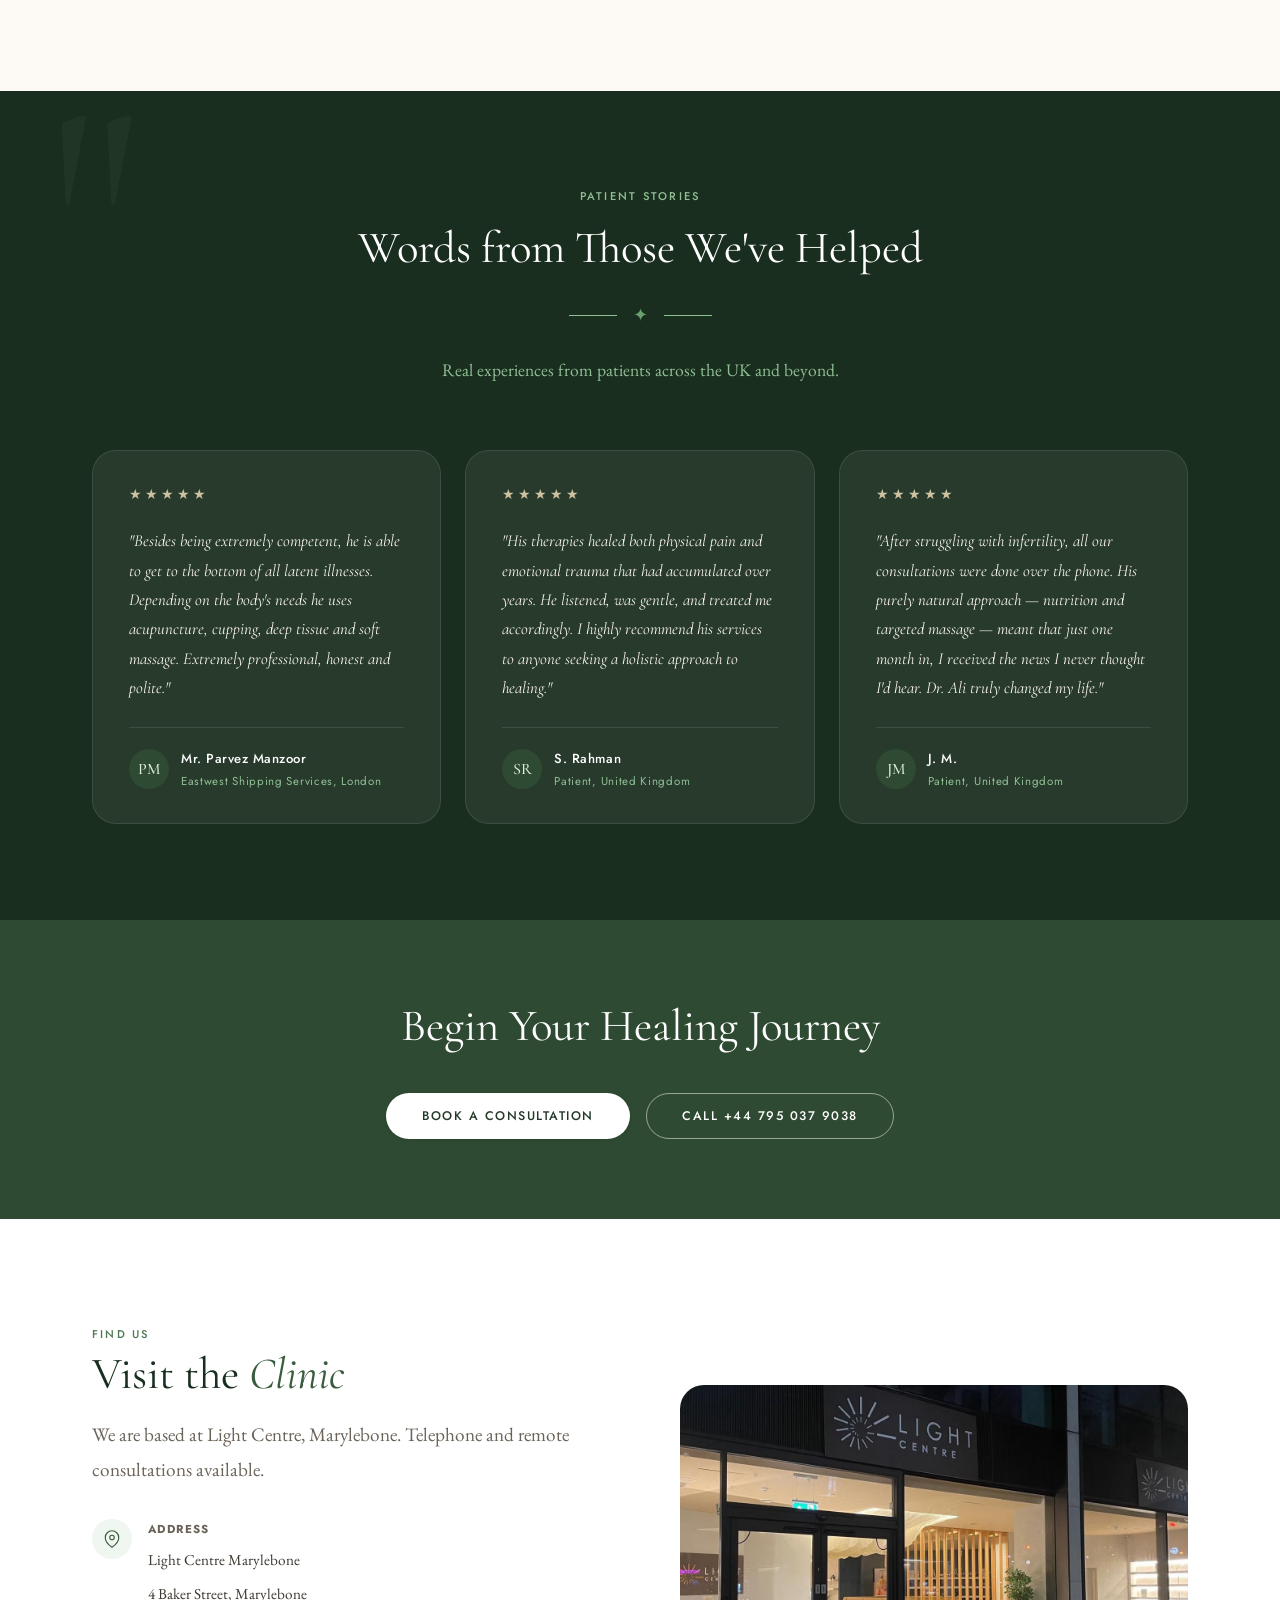
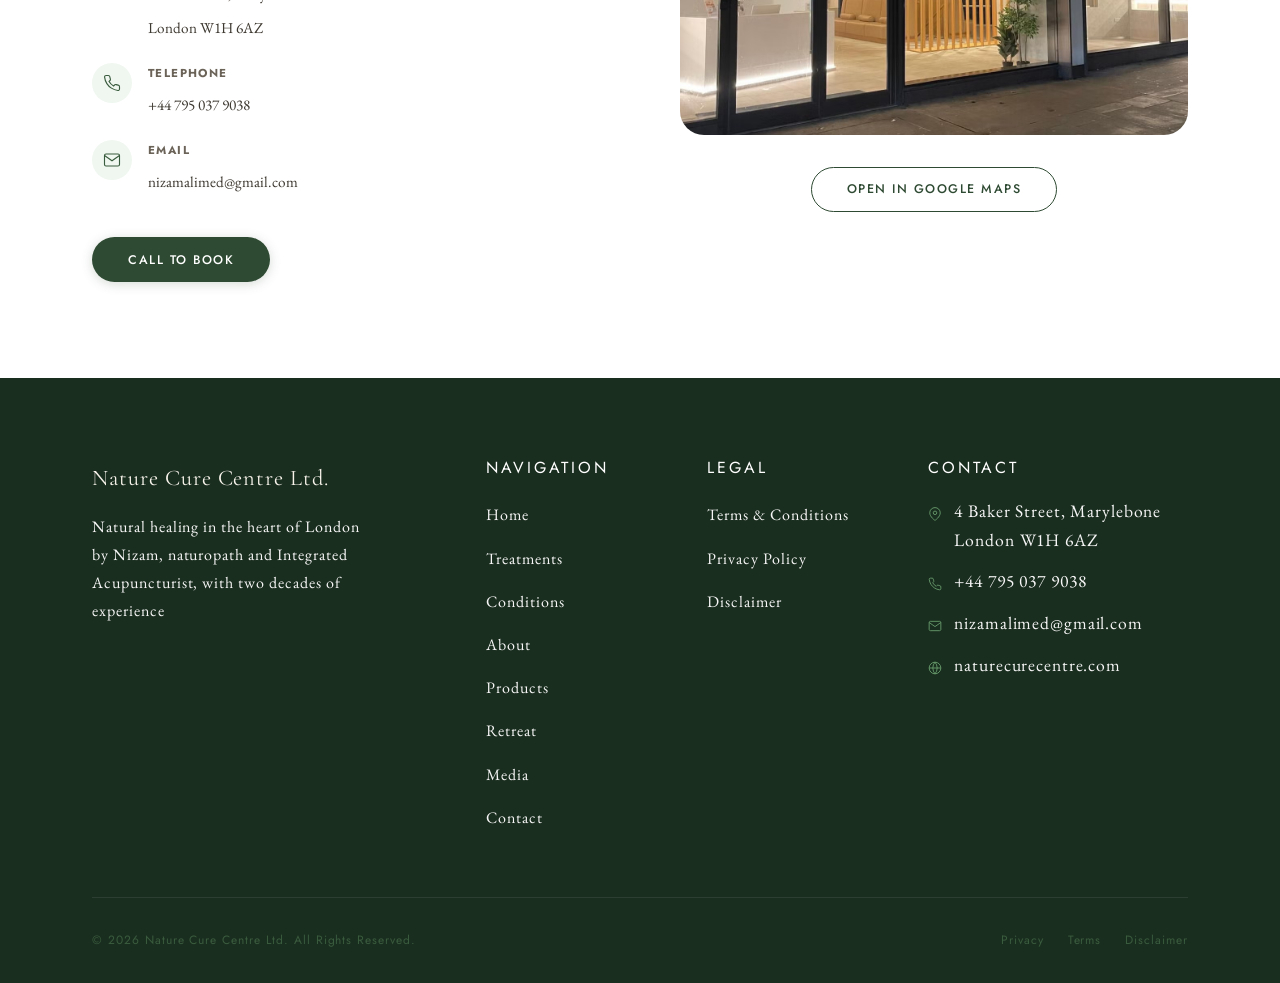
==== commit 2fb33512: "Add Media page with patient story video, subtitles and photo gallery - New pages/media.html: subtitl" ====
--- a/index.html
+++ b/index.html
@@ -524,6 +524,7 @@
             <li><a href="#about">About</a></li>
             <li><a href="pages/products.html">Products</a></li>
             <li><a href="pages/retreat.html">Retreat</a></li>
+            <li><a href="pages/media.html">Media</a></li>
             <li><a href="#contact">Contact</a></li>
           </ul>
         </div>
--- a/css/style.css
+++ b/css/style.css
@@ -671,7 +671,6 @@
   margin-top: 0.5rem;
   padding: 1.5rem 1.75rem;
   background: var(--beige-50);
-  border-left: 3px solid var(--green-500);
   border-radius: var(--radius-md);
 }
 .about-quote p {
@@ -757,11 +756,14 @@
   }
   .about-accreditations {
     display: flex;
-    flex-direction: column;
+    flex-direction: row;
+    flex-wrap: wrap;
     align-items: flex-start;
     gap: 1rem;
   }
-  .accred-logos { gap: 2rem; align-items:end;}
+  .accred-logos { gap: 2rem; align-items:end; flex-basis: 100%; }
+  .accred-badge { padding: 0.4rem 0.45rem; }
+  .about-accreditations { gap: 1.5rem 0.5rem; }
 }
 
 /* ── TESTIMONIALS ── */
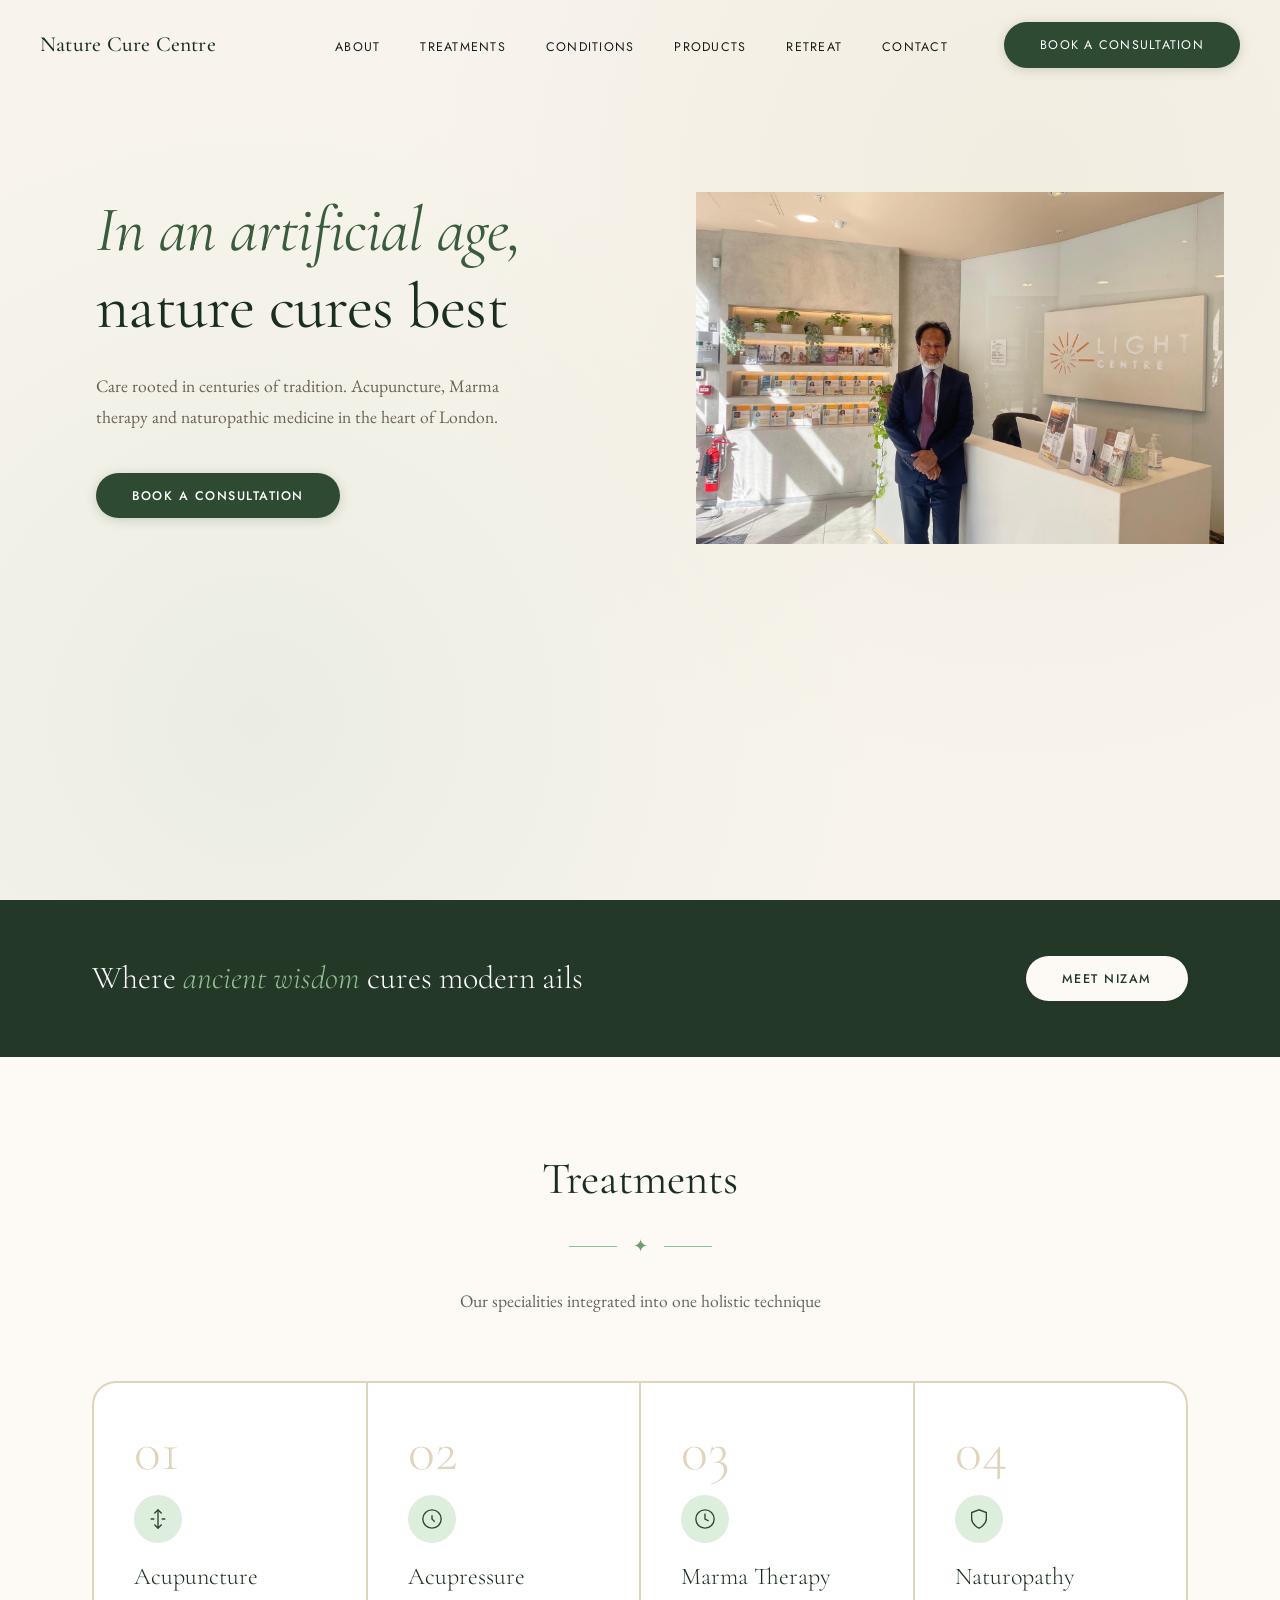
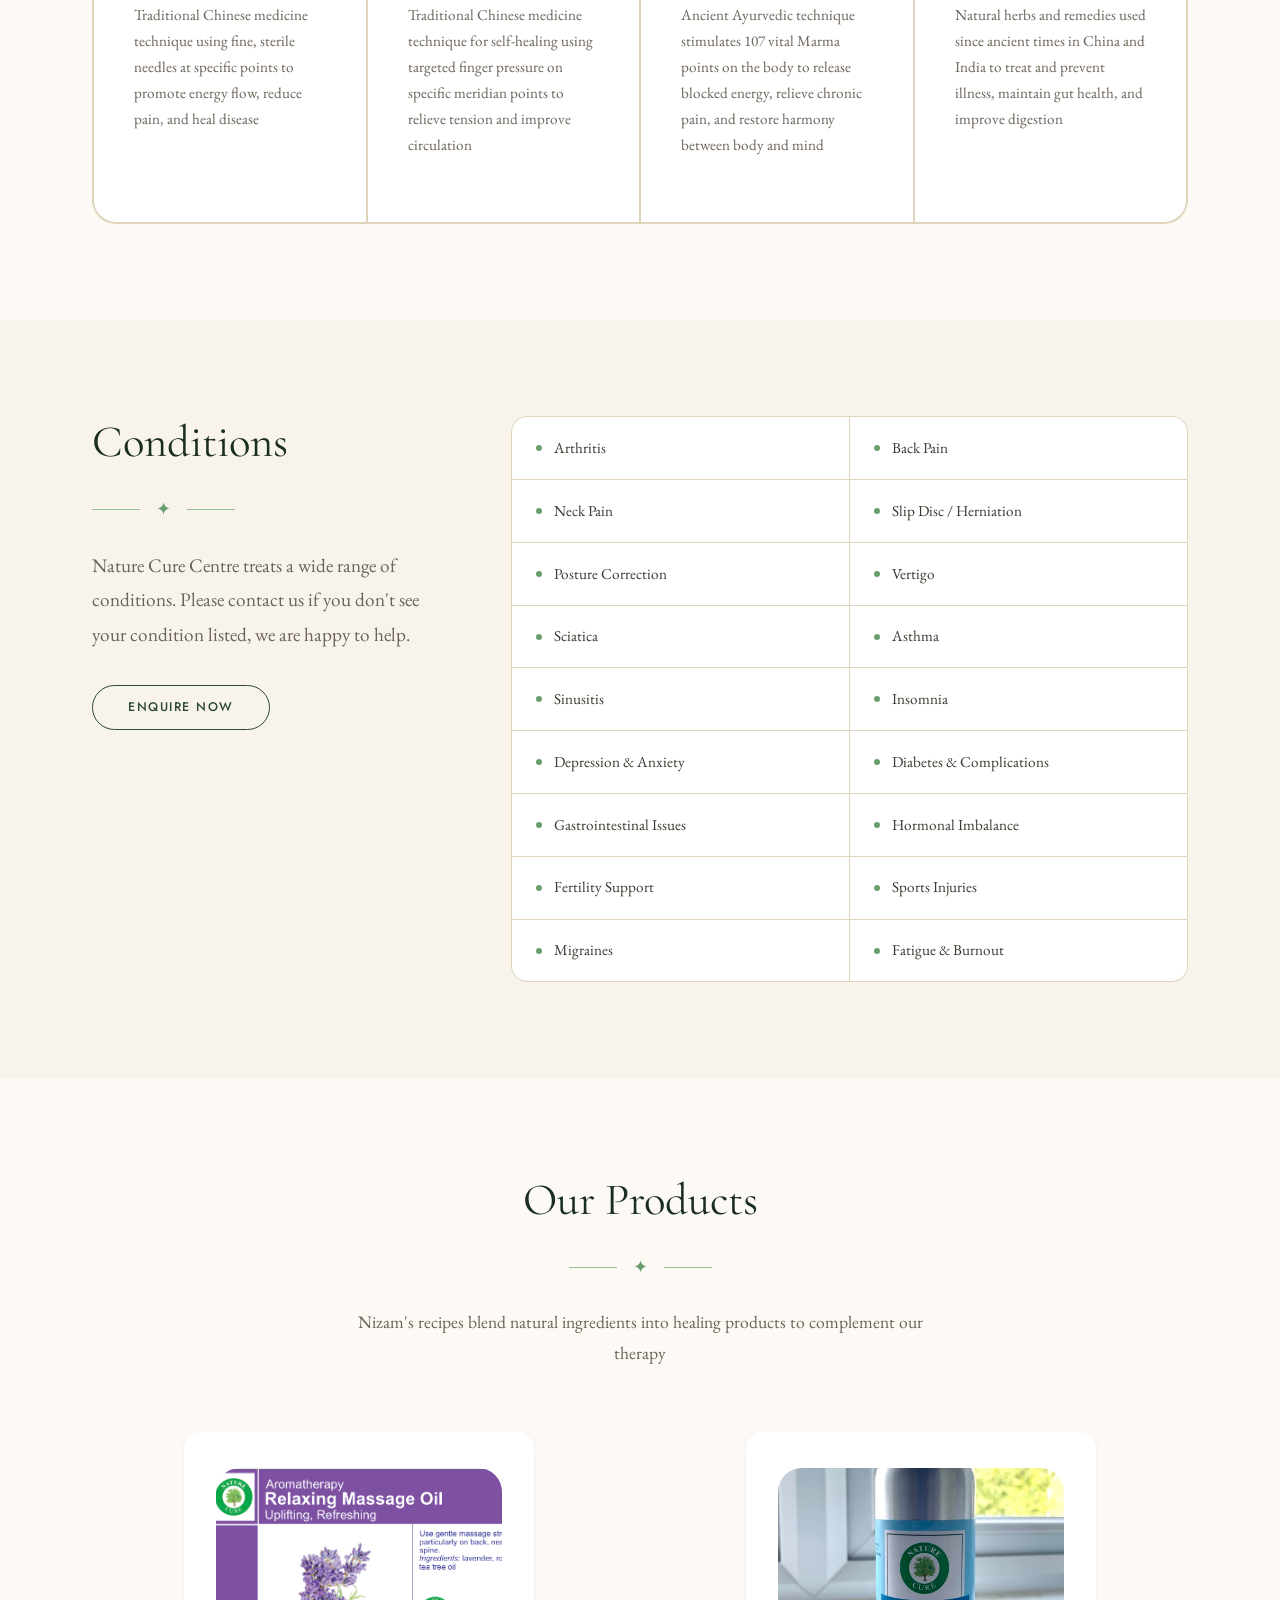
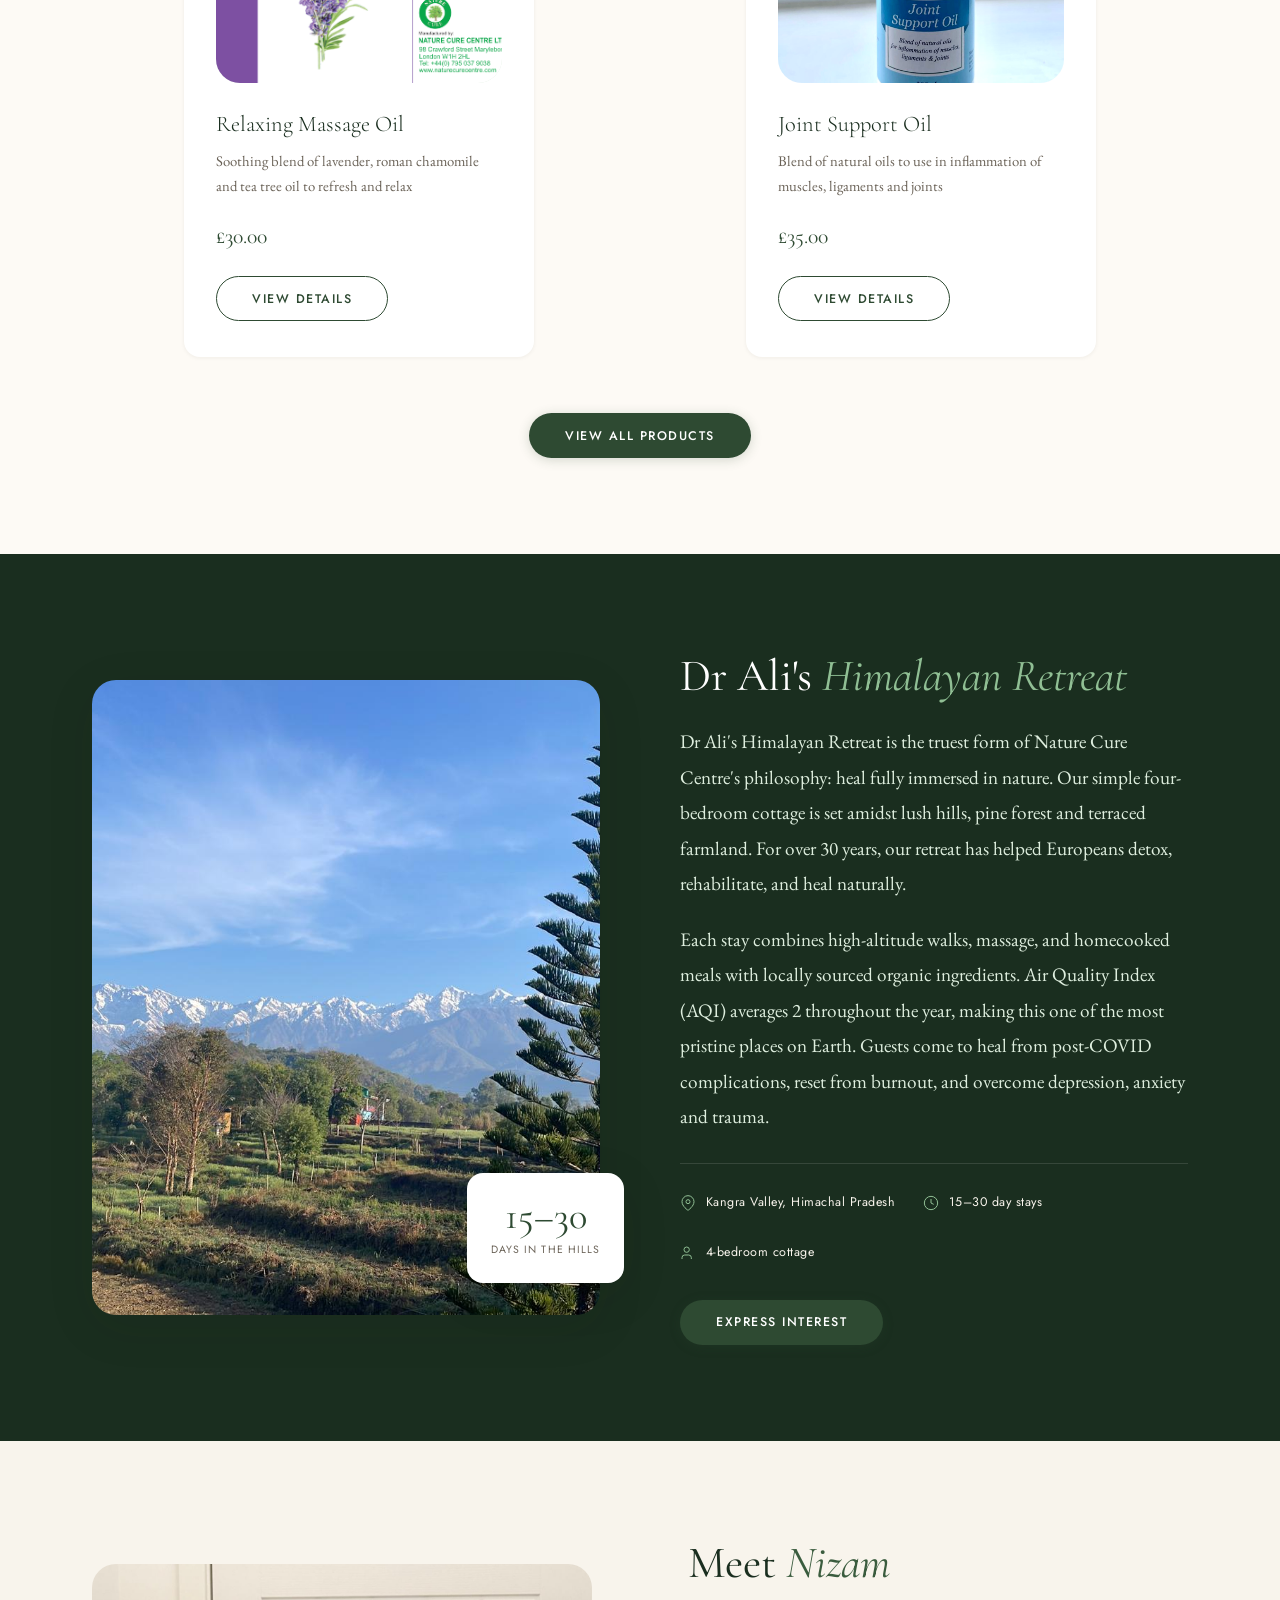
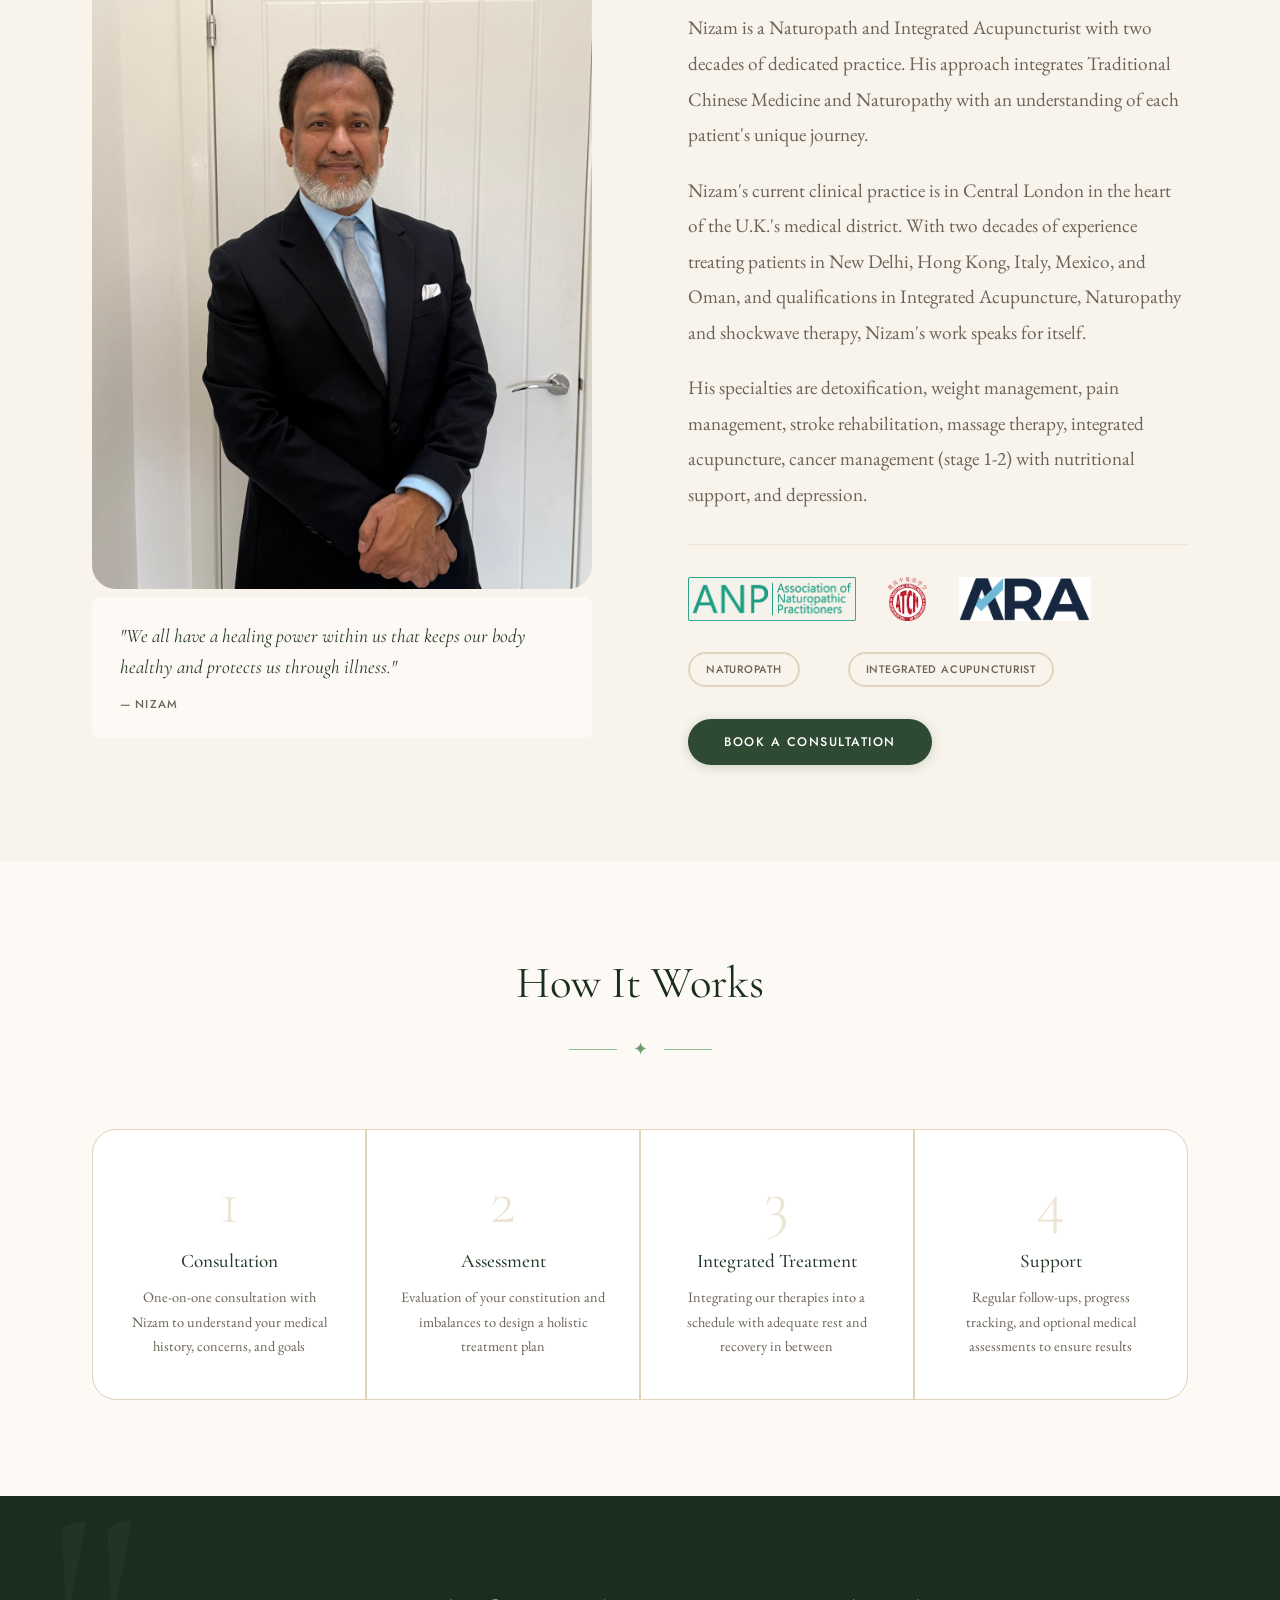
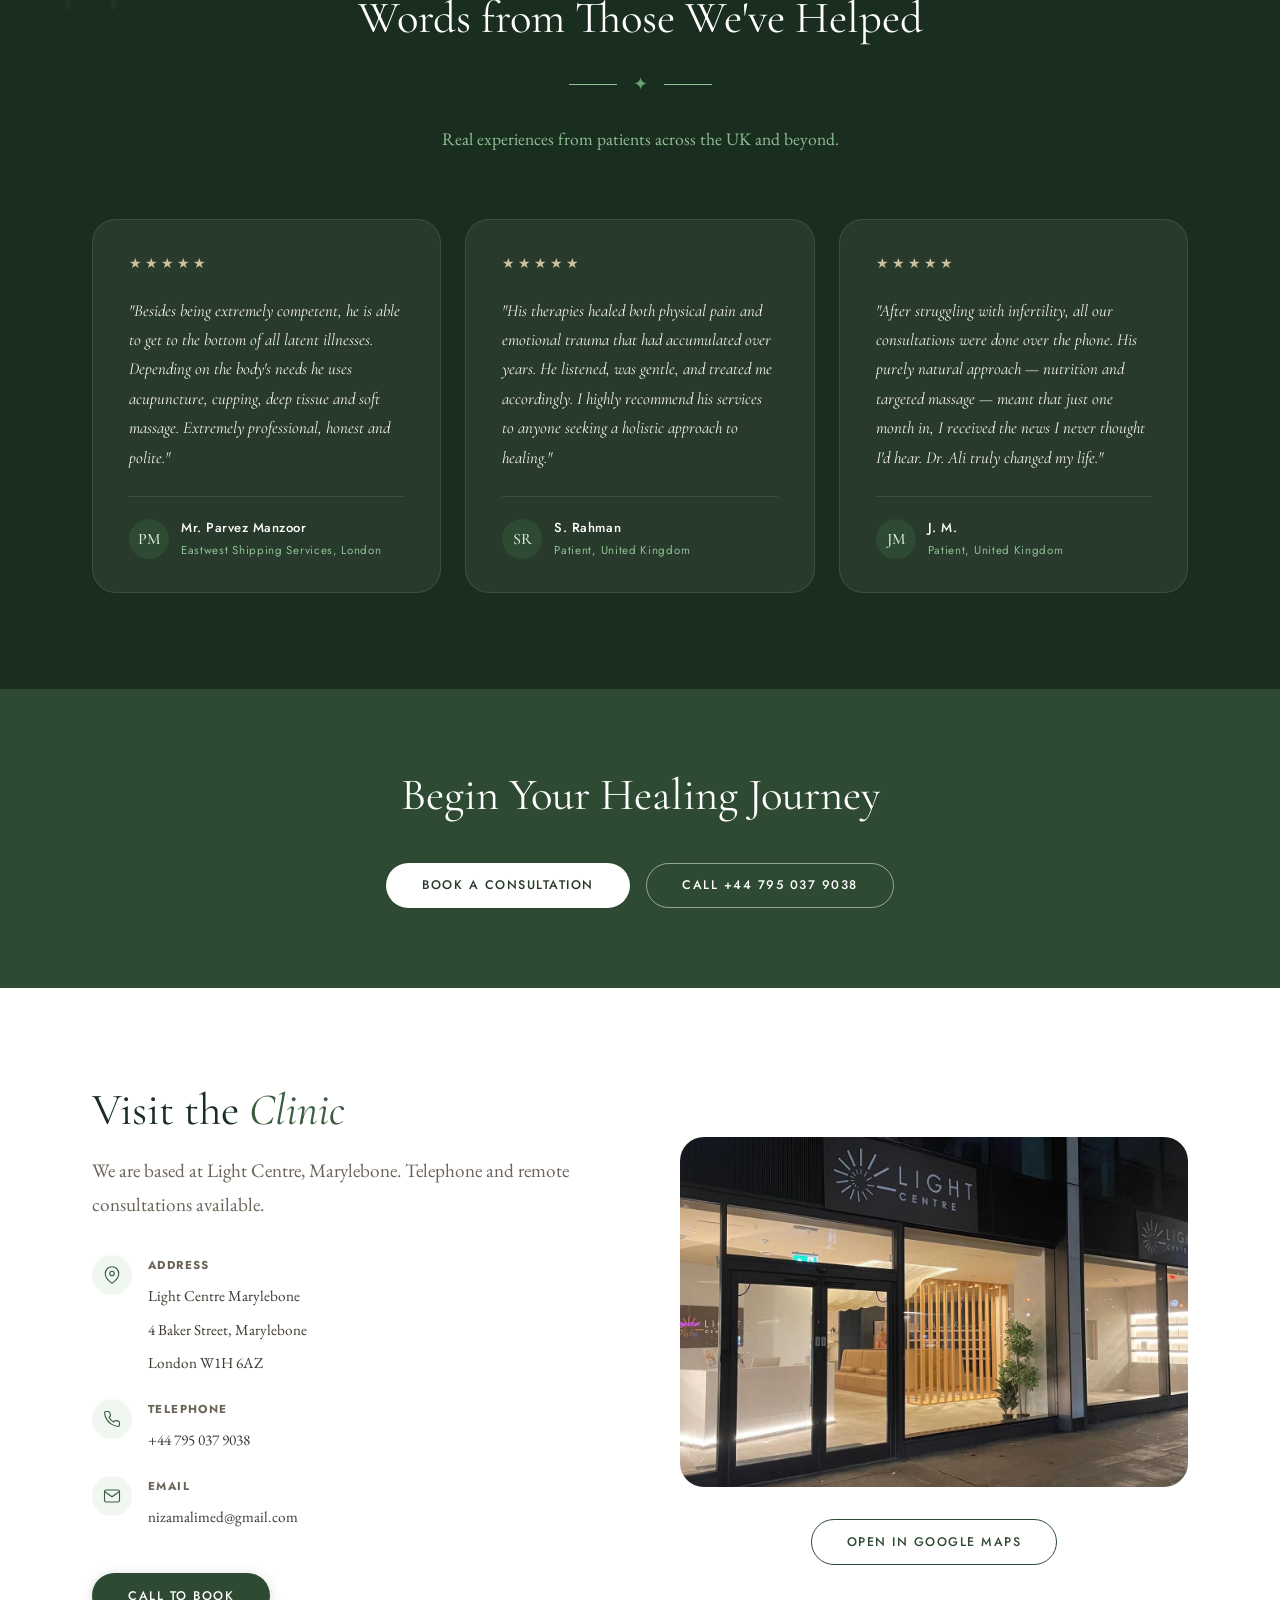
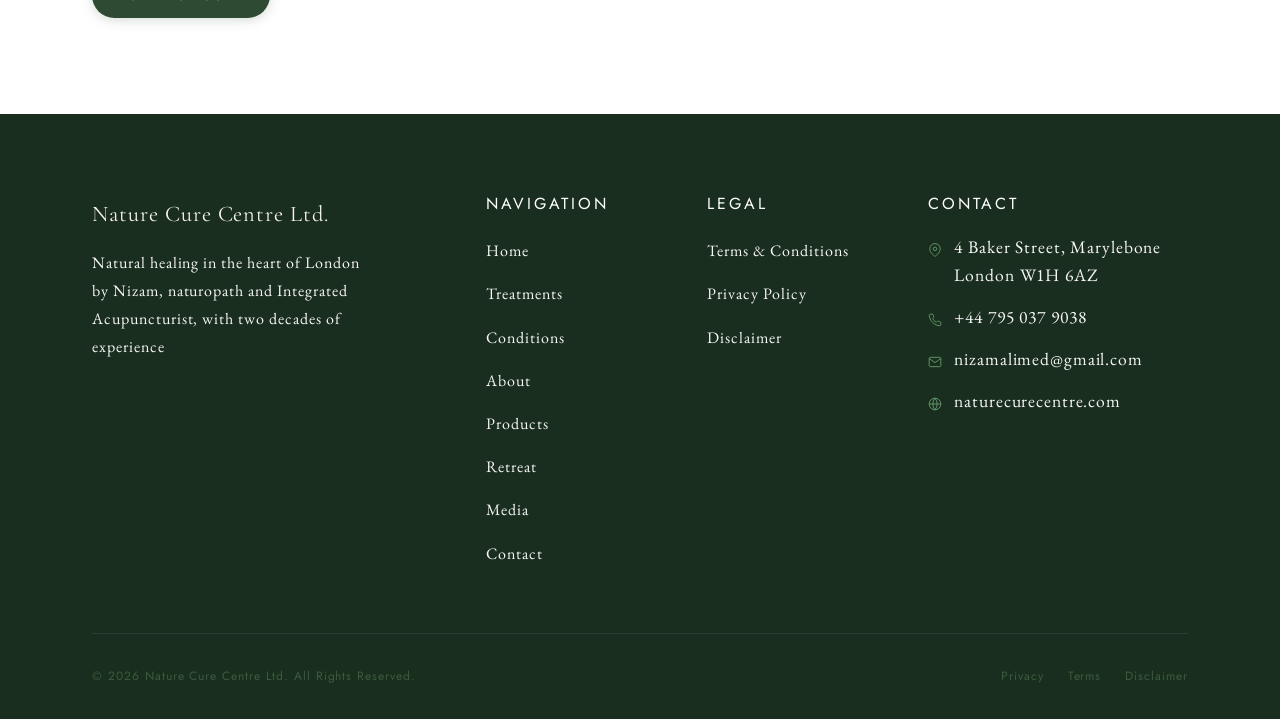
==== commit 7a31426f: "Remove eyebrow labels from homepage Co-Authored-By: Claude Opus 5.5 <noreply@anthropic.com> Claude-S" ====
--- a/index.html
+++ b/index.html
@@ -72,7 +72,6 @@
   <section class="treatments" id="treatments">
     <div class="container">
       <div class="section-header reveal">
-        <span class="section-tag">Our Specialities</span>
         <h2>Treatments</h2>
         <div class="ornament"><span class="ornament-leaf">✦</span></div>
         <p>Our specialities integrated into one holistic technique</p>
@@ -127,7 +126,6 @@
     <div class="container">
       <div class="conditions-layout">
         <div class="conditions-intro reveal">
-          <span class="section-tag">What We Treat</span>
           <h2>Conditions</h2>
           <div class="ornament" style="justify-content:flex-start"><span class="ornament-leaf">✦</span></div>
           <p>Nature Cure Centre treats a wide range of conditions. Please contact us if you don't see your condition listed, we are happy to help.</p>
@@ -161,7 +159,6 @@
   <section class="products" id="products">
     <div class="container">
       <div class="section-header reveal">
-        <span class="section-tag">Crafted With Natural Ingredients</span>
         <h2>Our Products</h2>
         <div class="ornament"><span class="ornament-leaf">✦</span></div>
         <p>Nizam's recipes blend natural ingredients into healing products to complement our therapy</p>
@@ -173,7 +170,6 @@
           <div class="product-image" aria-hidden="true">
             <img src="./assets/lav_oil.png">
           </div>
-          <span class="product-category">Massage Oil</span>
           <h3>Relaxing Massage Oil</h3>
           <p class="product-desc">Soothing blend of lavender, roman chamomile and tea tree oil to refresh and relax</p>
           <div class="product-price">£30.00</div>
@@ -185,7 +181,6 @@
           <div class="product-image" aria-hidden="true">
             <img src="./assets/sinus_oil.png">
           </div>
-          <span class="product-category">Healing Oil</span>
           <h3>Sinus Oil</h3>
           <p class="product-desc">Effective blend of mustard oil, sesame oil, and blackseed (Kolonji) oil for nasal congestion, blocked sinuses and frontal headache</p>
           <div class="product-price">£12.00</div>
@@ -197,7 +192,6 @@
           <div class="product-image" aria-hidden="true">
             <img src="./assets/jo_oil2.jpg">
           </div>
-          <span class="product-category">Massage Oil</span>
           <h3>Joint Support Oil</h3>
           <p class="product-desc">Blend of natural oils to use in inflammation of muscles, ligaments and joints</p>
           <div class="product-price">£35.00</div>
@@ -209,7 +203,6 @@
           <div class="product-image" aria-hidden="true">
             <img src="./assets/br_mewa.png">
           </div>
-          <span class="product-category">Breakfast Muesli</span>
           <h3>Nizam's Breakfast Mewa</h3>
           <p class="product-desc">Handcrafted superfood of ancient India made with oats, almonds, pistachios, green raisins, barberries, dried orange peels, and saffron</p>
           <div class="product-price">£45.00</div>
@@ -221,7 +214,6 @@
           <div class="product-image" aria-hidden="true">
             <img src="./assets/detox.png">
           </div>
-          <span class="product-category">Health Food</span>
           <h3>Detox Powder</h3>
           <p class="product-desc">Blend of time-tested traditional ingredients to be made into detox tea for detoxification and gut health</p>
           <div class="product-price">£30.00</div>
@@ -233,7 +225,6 @@
           <div class="product-image" aria-hidden="true">
             <img src="./assets/gcgel.png">
           </div>
-          <span class="product-category">Health Food</span>
           <h3>Gut Cleansing Gel</h3>
           <p class="product-desc">Blend of psyllium husk and basil seeds to cleanse the gut, meet dietary fiber needs, and relieve constipation</p>
           <div class="product-price">£45.00</div>
@@ -261,7 +252,6 @@
           </div>
         </div>
         <div class="retreat-content reveal reveal-delay-2">
-          <span class="section-tag">Nature Cure Retreat</span>
           <h2>Dr Ali's <em>Himalayan Retreat</em></h2>
           <p>
             Dr Ali's Himalayan Retreat is the truest form of Nature Cure Centre's philosophy: heal fully immersed in nature. Our simple four-bedroom cottage is set amidst lush hills, pine forest and terraced farmland. For over 30 years, our retreat has helped Europeans detox, rehabilitate, and heal naturally.
@@ -307,7 +297,6 @@
             </blockquote>
           </div>
           <div class="about-content reveal reveal-delay-2">
-            <span class="section-tag">Our Practitioner</span>
             <h2>Meet <em class="display-italic">Nizam</em></h2>
             <p>
               Nizam is a Naturopath and Integrated Acupuncturist 
@@ -340,7 +329,6 @@
   <section class="how" id="how">
     <div class="container">
       <div class="section-header reveal">
-        <span class="section-tag">Your Journey</span>
         <h2>How It Works</h2>
         <div class="ornament"><span class="ornament-leaf">✦</span></div>
       </div>
@@ -373,7 +361,6 @@
   <section class="testimonials" id="testimonials">
     <div class="container">
       <div class="section-header reveal">
-        <span class="section-tag">Patient Stories</span>
         <h2>Words from Those We've Helped</h2>
         <div class="ornament"><span class="ornament-leaf">✦</span></div>
         <p>Real experiences from patients across the UK and beyond.</p>
@@ -455,7 +442,6 @@
     <div class="container">
       <div class="contact-inner">
         <div class="contact-info reveal">
-          <span class="section-tag">Find Us</span>
           <h2>Visit the <em class="display-italic">Clinic</em></h2>
           <p>
             We are based at Light Centre, Marylebone. Telephone and remote consultations available.
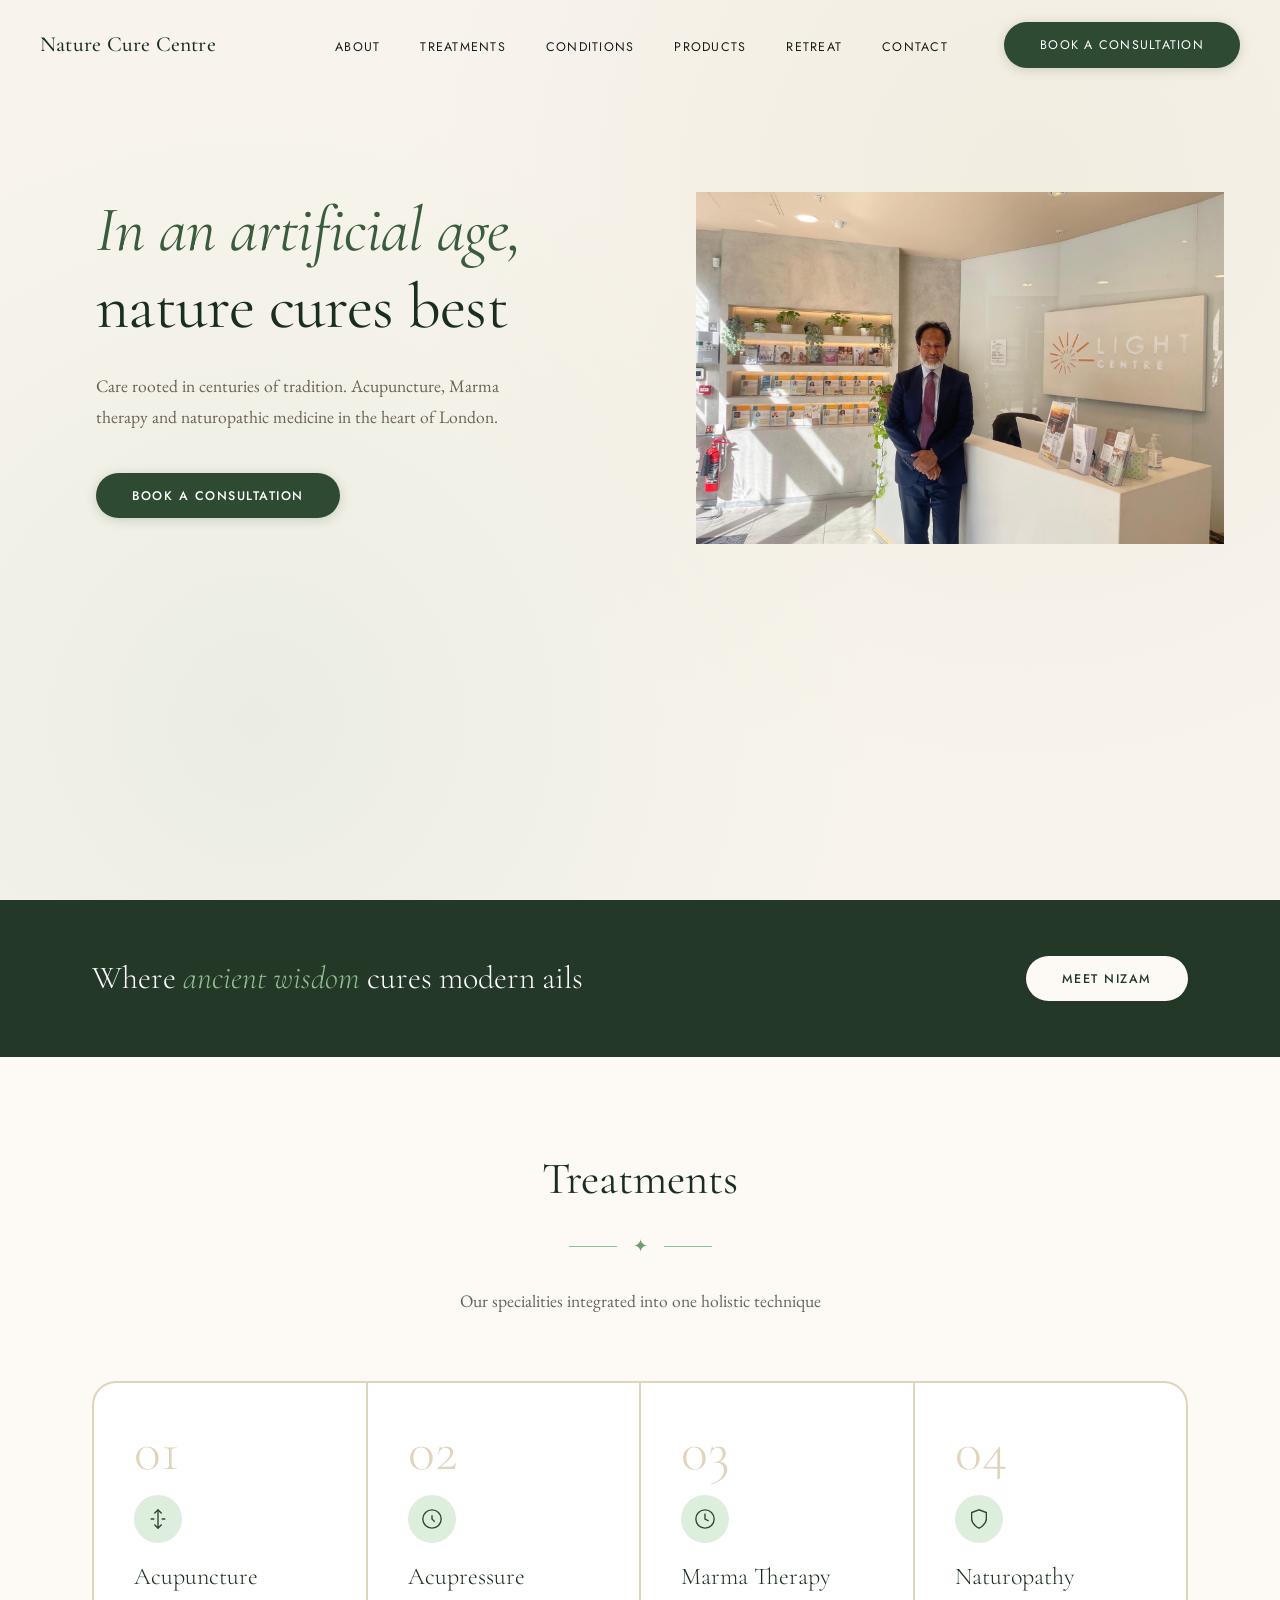
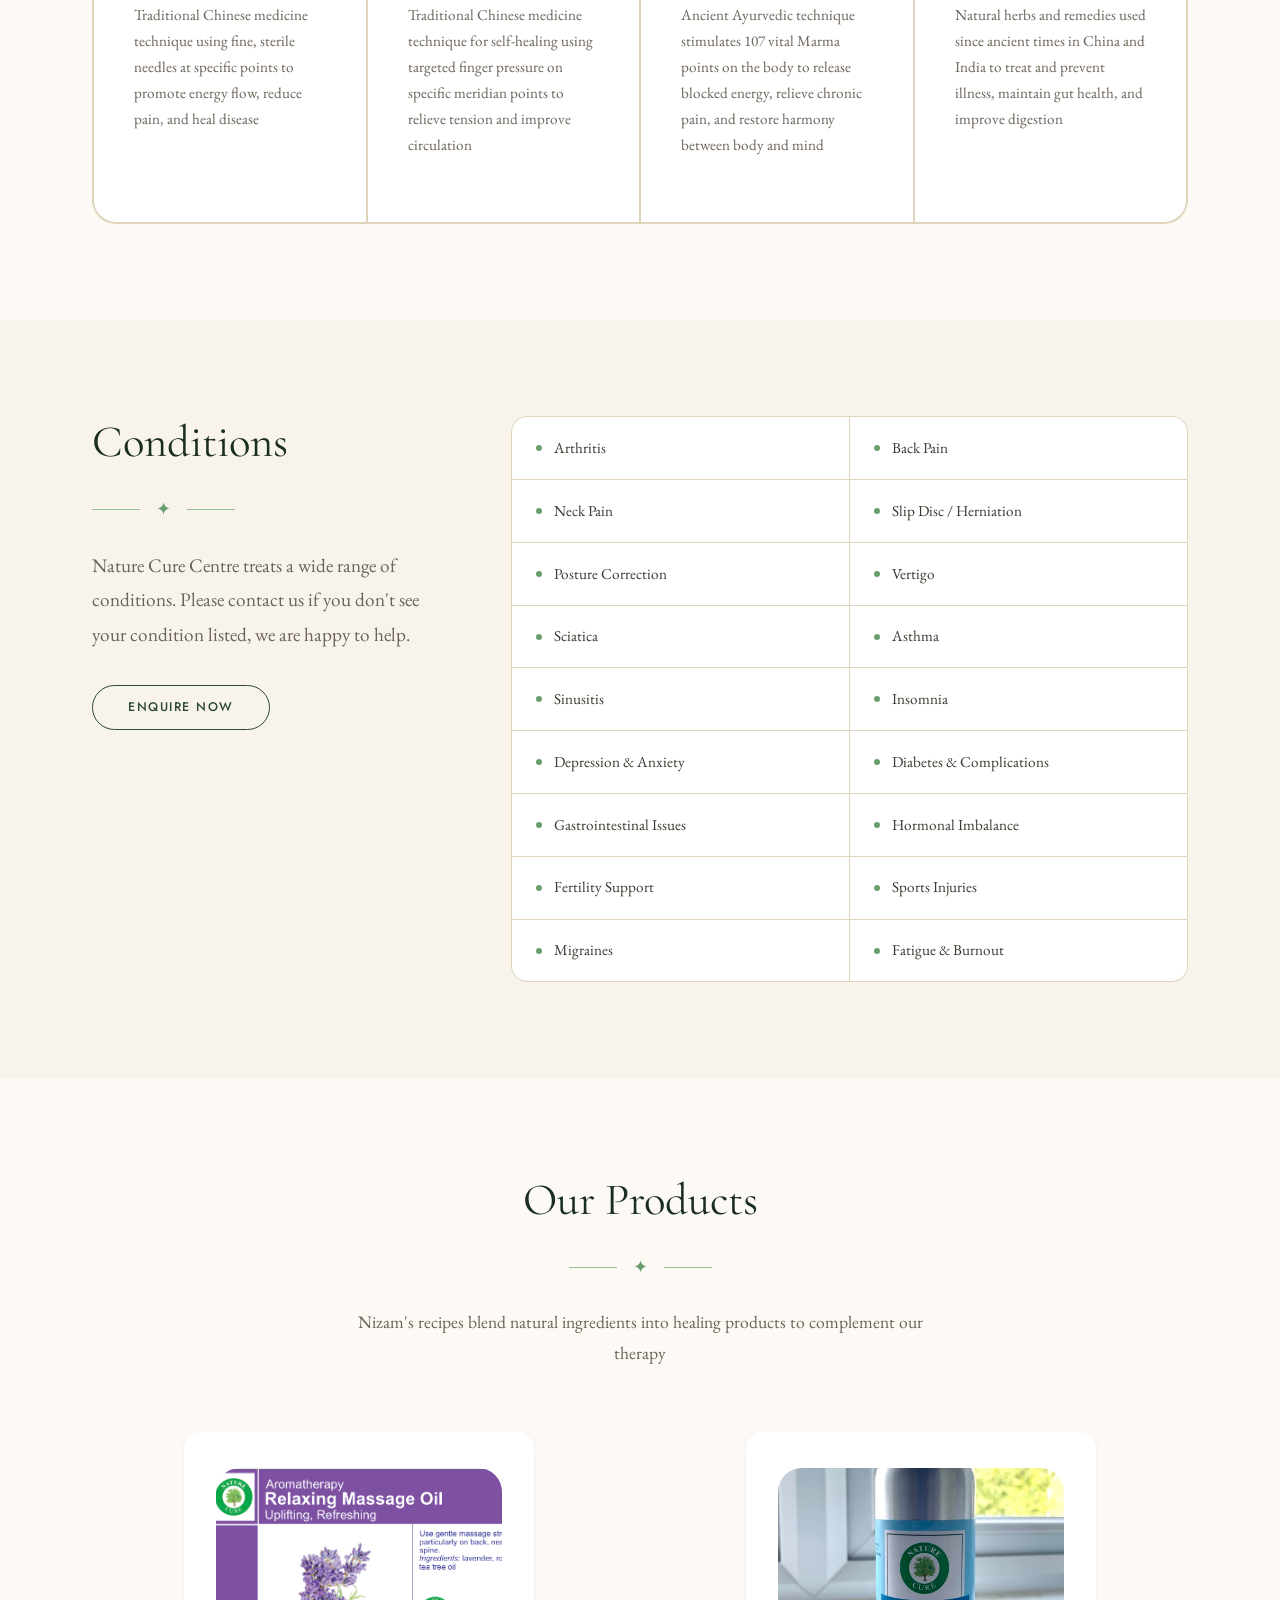
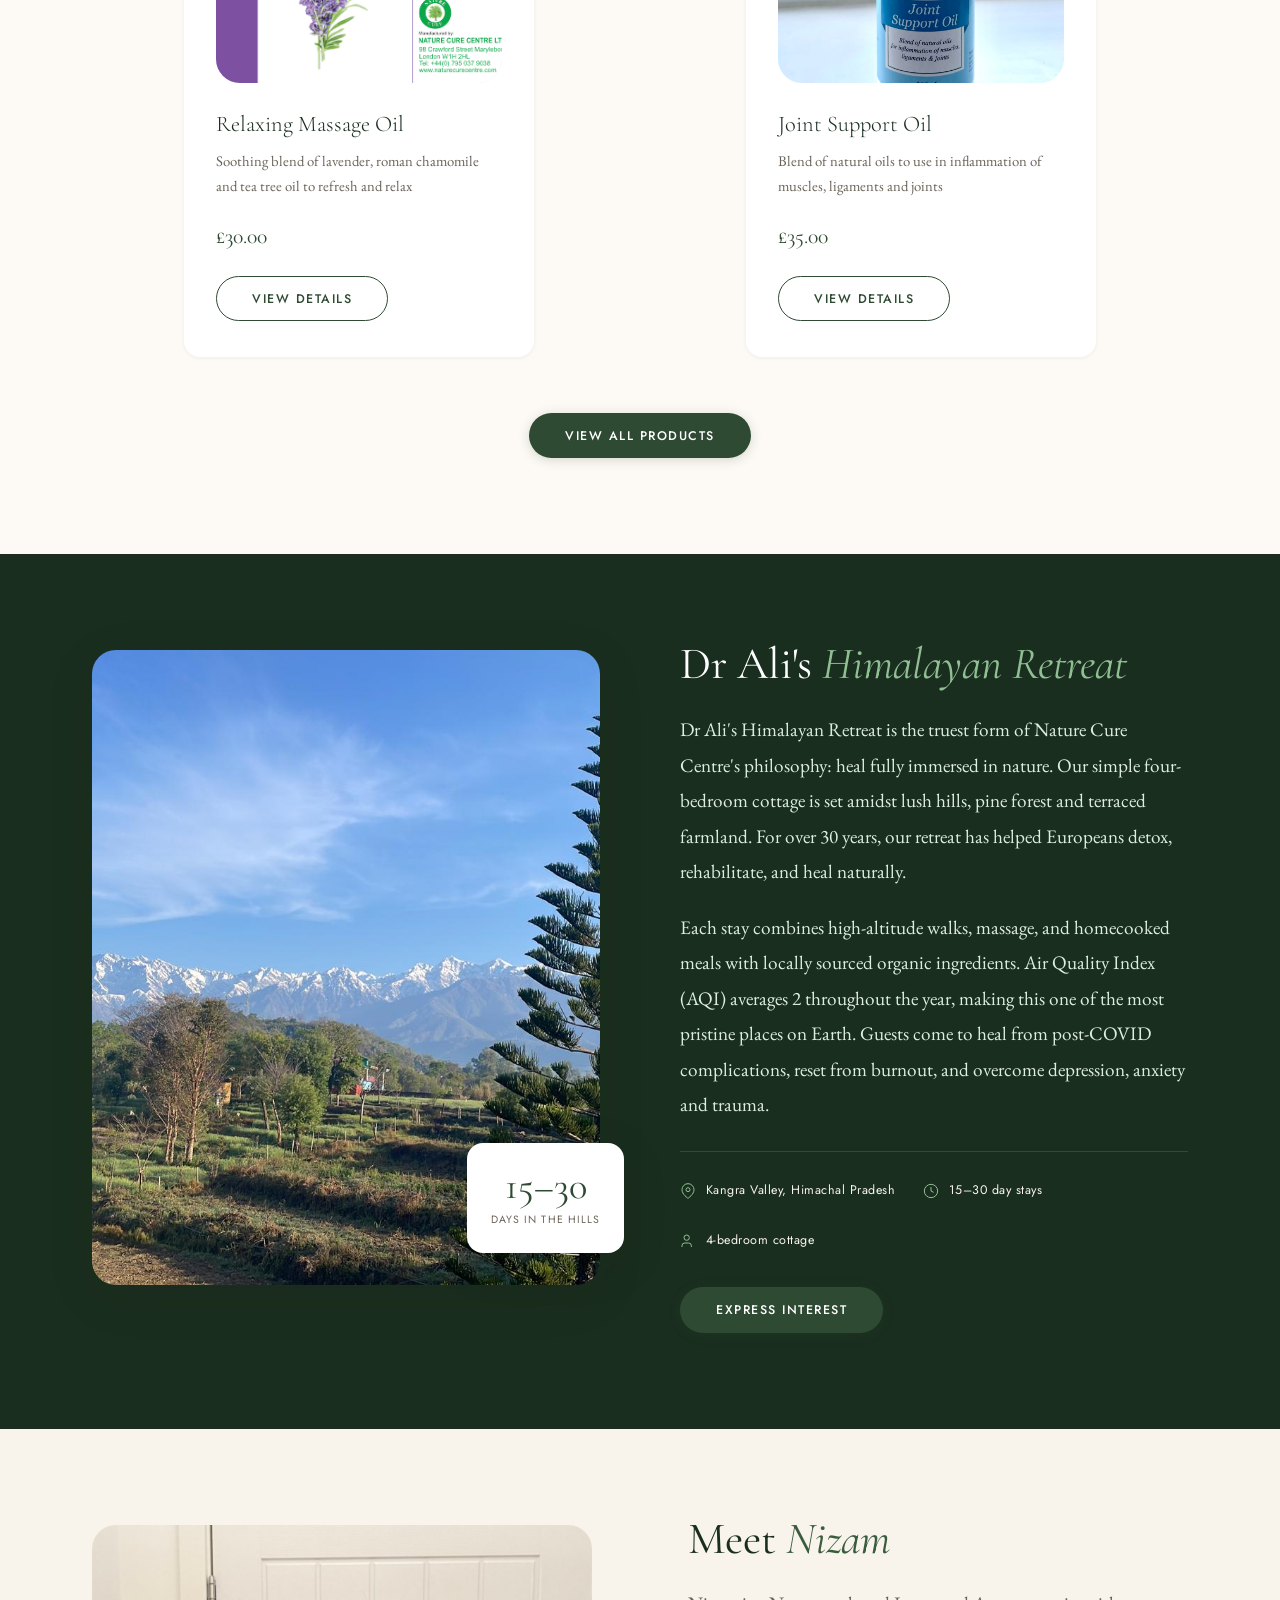
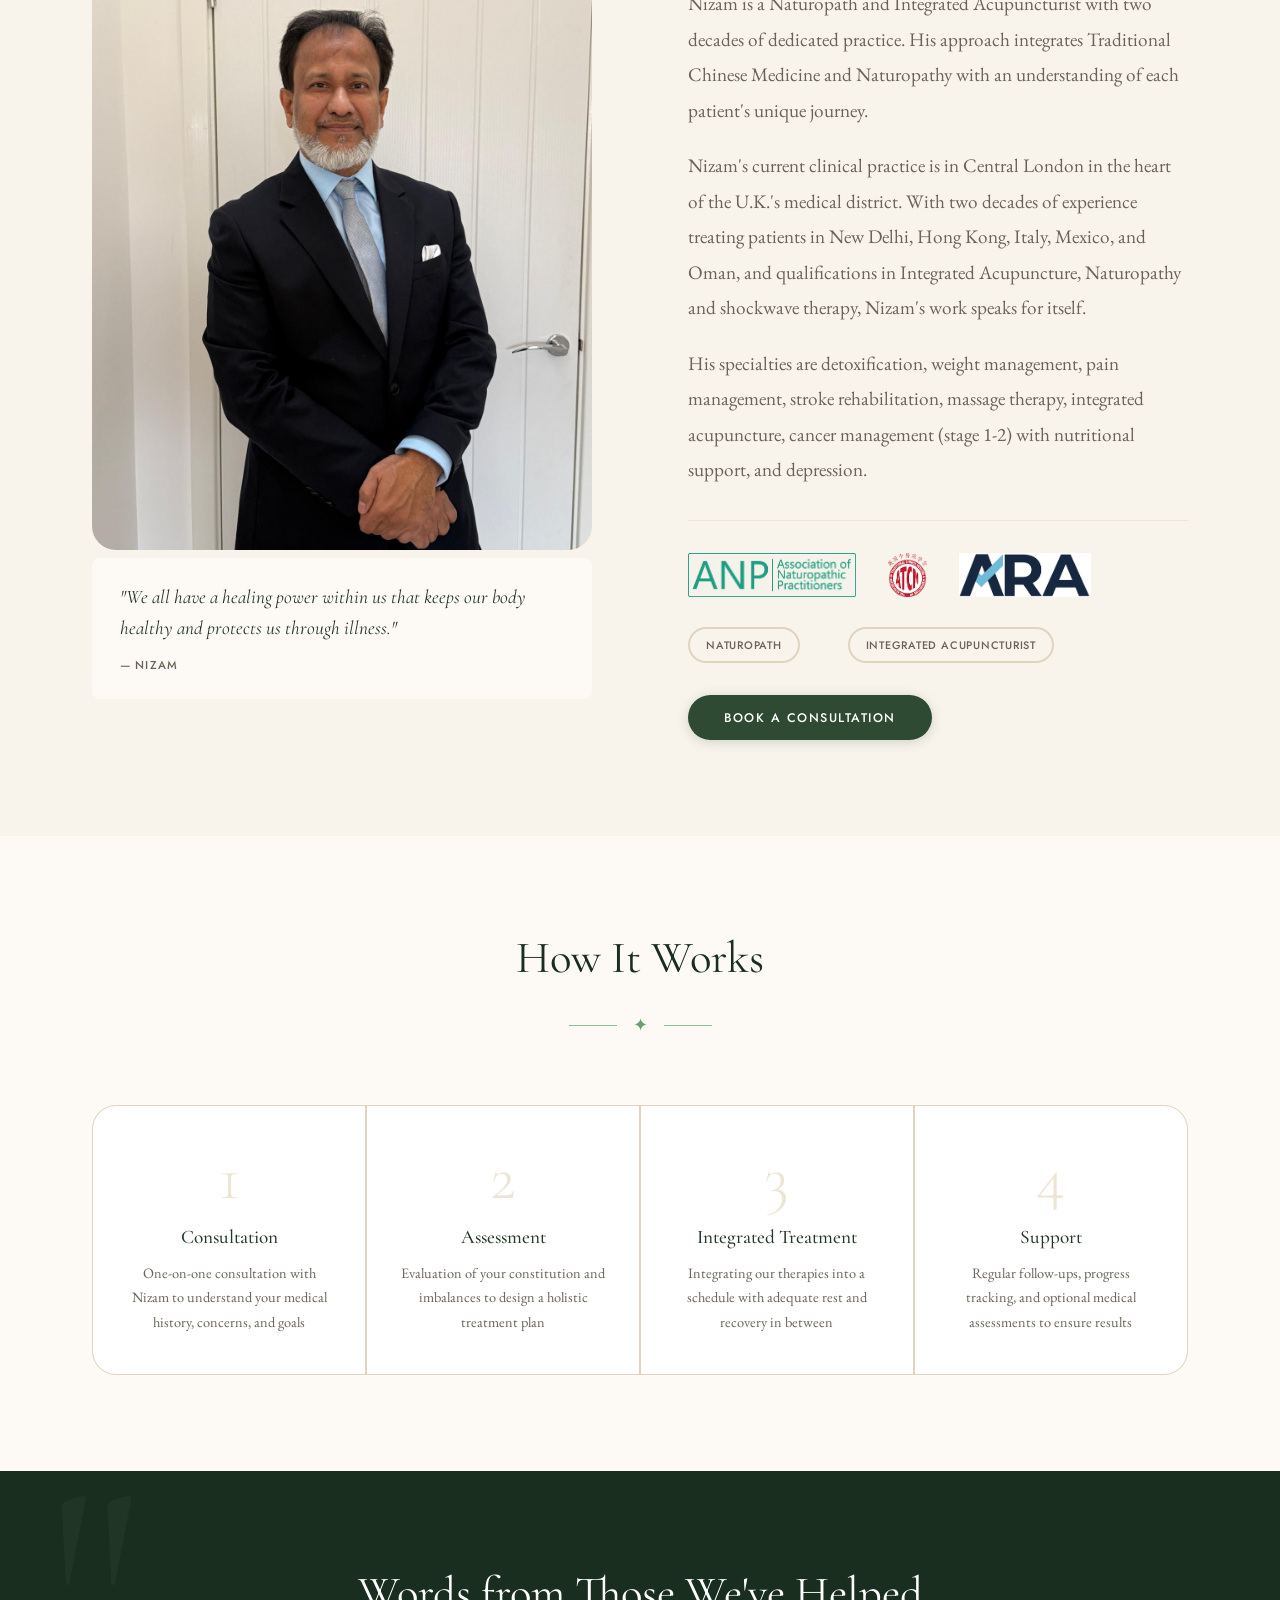
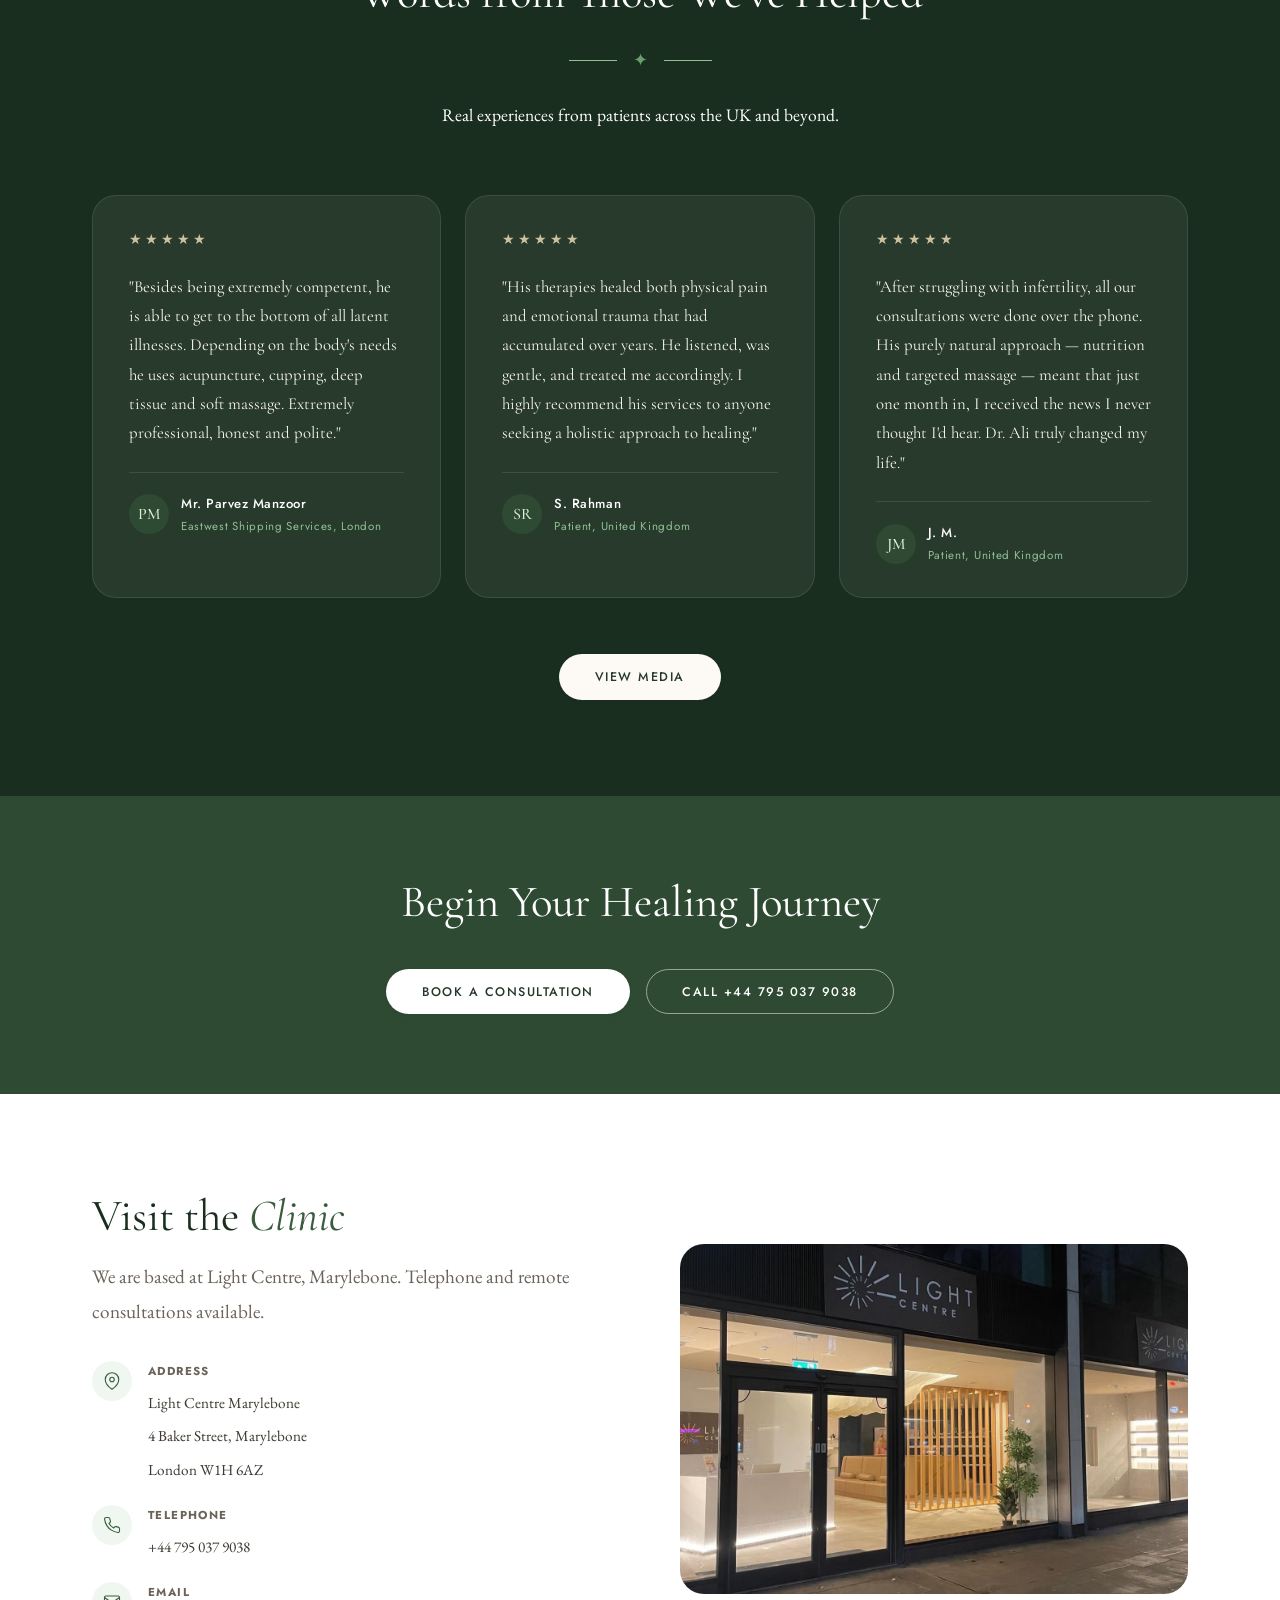
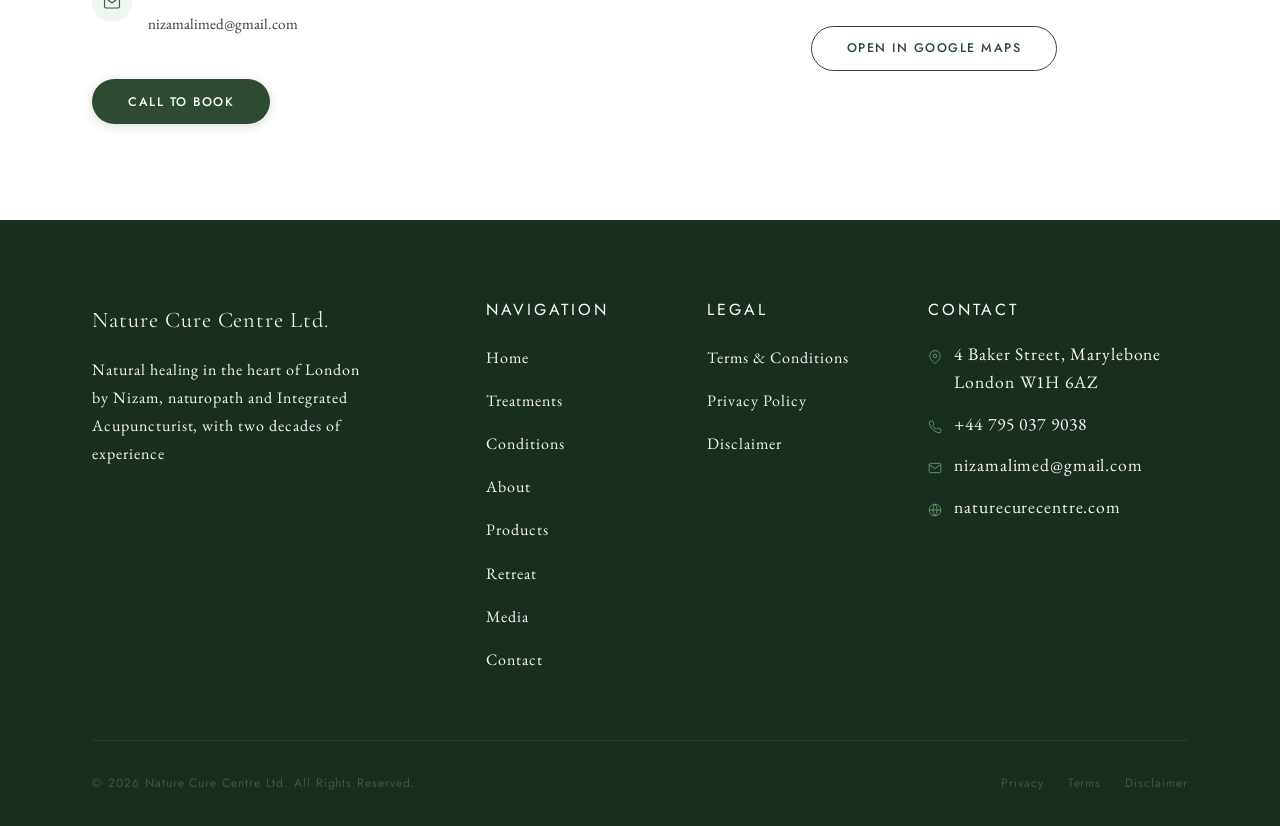
==== commit d147a214: "Testimonials: upright quotes, white intro, View Media button Co-Authored-By: Claude Opus 5.5 <norepl" ====
--- a/index.html
+++ b/index.html
@@ -421,6 +421,9 @@
           </div>
         </div>
       </div>
+      <div class="testi-cta reveal">
+        <a href="pages/media.html" class="btn btn-light">View Media</a>
+      </div>
     </div>
   </section>
 
--- a/css/style.css
+++ b/css/style.css
@@ -631,7 +631,7 @@
   display: grid;
   grid-template-columns: 1fr 1fr;
   gap: 6rem;
-  align-items: center;
+  align-items: start;
 }
 .about-img-col { position: relative; }
 .about-img-frame {
@@ -693,7 +693,7 @@
 }
 
 .about-content .section-tag { margin-bottom: 1rem; }
-.about-content h2 { margin-bottom: 0.5rem; }
+.about-content h2 { margin-bottom: 0.5rem; margin-top: -0.27em; } /* cap height flush with image top */
 .about-content p { margin-top: 1.25rem; color: var(--ink-muted); line-height: 1.85; }
 .about-accreditations {
   display: grid;
@@ -780,7 +780,8 @@
   pointer-events: none;
 }
 .testimonials .section-header h2 { color: var(--white); }
-.testimonials .section-header p { color: var(--green-300); }
+.testimonials .section-header p { color: var(--white); }
+.testi-cta { text-align: center; margin-top: 3.5rem; position: relative; }
 .testimonials .section-tag { color: var(--green-300); }
 .testi-grid {
   display: grid;
@@ -804,7 +805,6 @@
 .testi-quote {
   font-family: var(--serif);
   font-size: 1.05rem;
-  font-style: italic;
   color: var(--beige-100);
   line-height: 1.75;
   margin-bottom: 1.5rem;
@@ -933,7 +933,7 @@
   display: grid;
   grid-template-columns: 1fr 1fr;
   gap: 5rem;
-  align-items: center;
+  align-items: start;
 }
 .retreat-img-col { position: relative; }
 .retreat-img-frame {
@@ -970,7 +970,7 @@
   margin-top: 0.35rem;
 }
 .retreat-content .section-tag { color: var(--green-100); margin-bottom: 1rem; display: block; }
-.retreat-content h2 { color: var(--white); margin-bottom: 1.25rem; }
+.retreat-content h2 { color: var(--white); margin-bottom: 1.25rem; margin-top: -0.27em; } /* cap height flush with image top */
 .retreat-content h2 em { font-style: italic; color: var(--green-300); }
 .retreat-content p { color: var(--green-100); line-height: 1.85; margin-bottom: 1.25rem; }
 .retreat-facts {
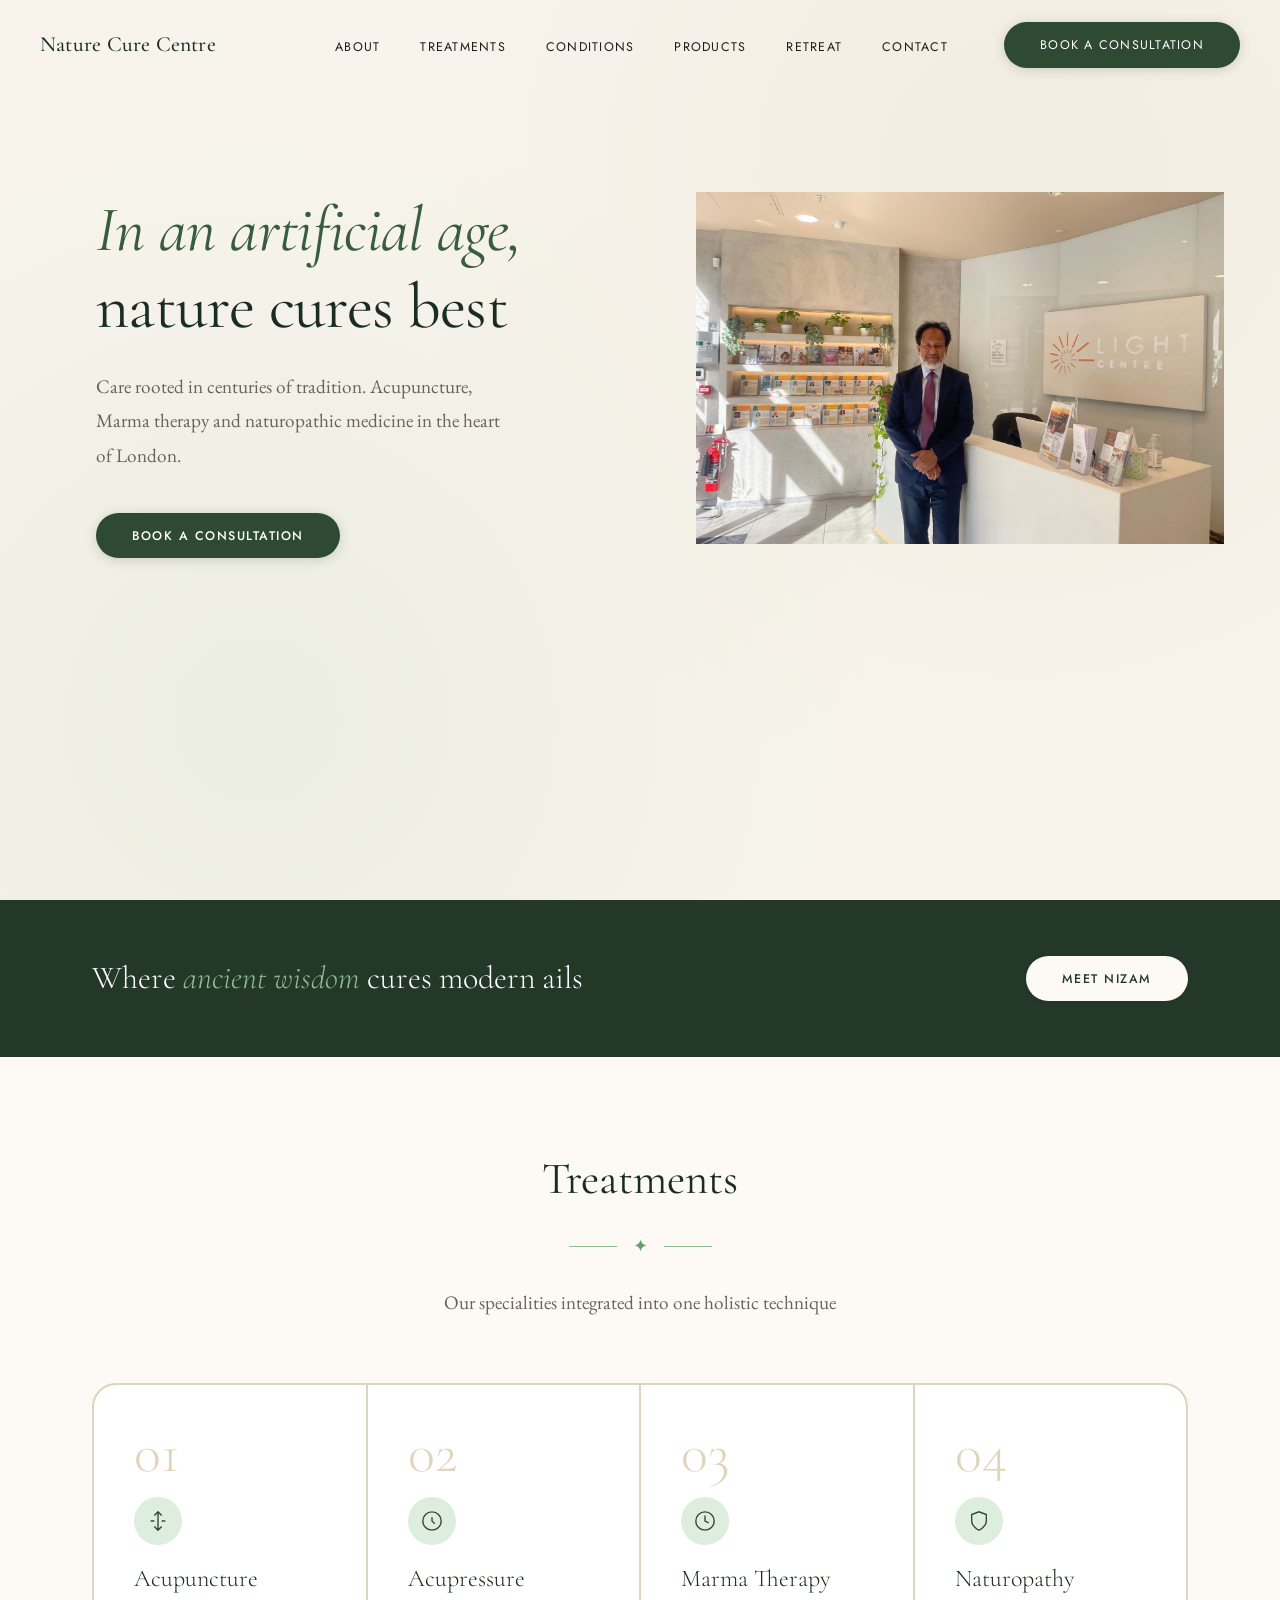
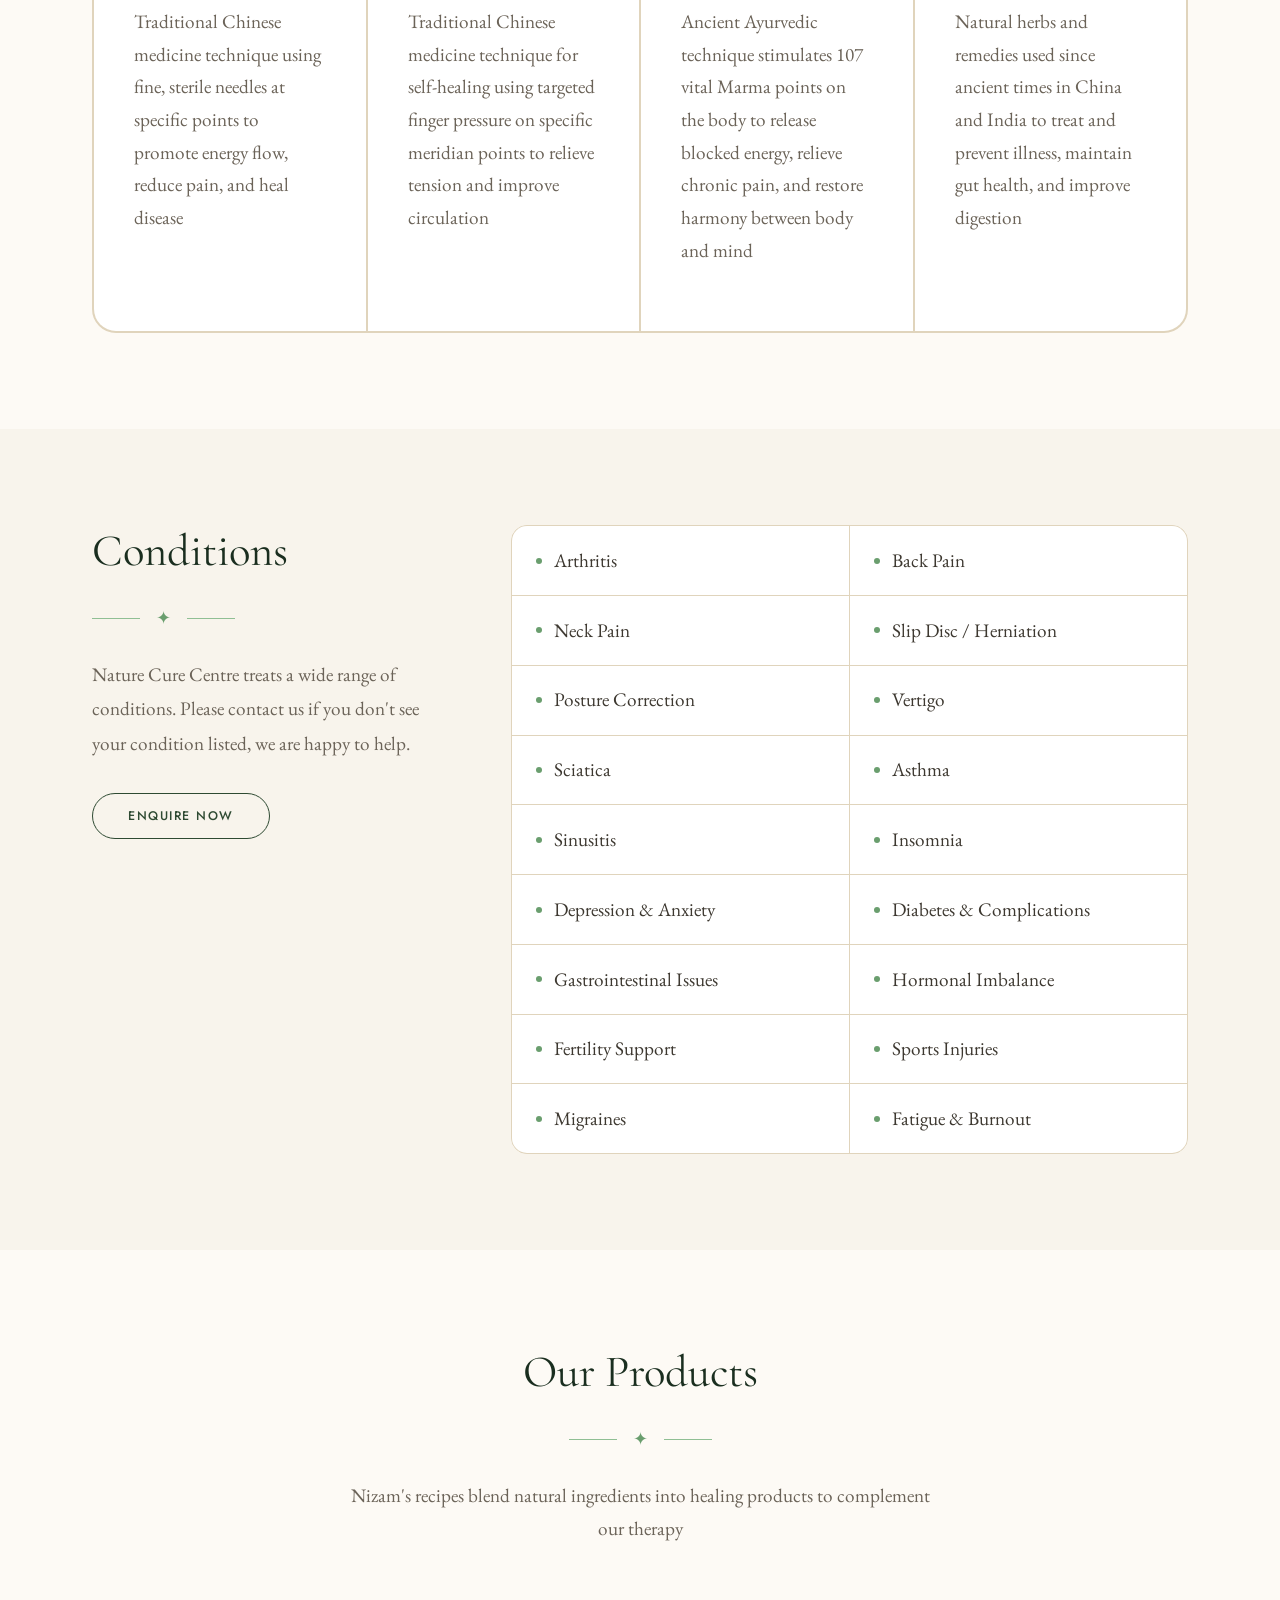
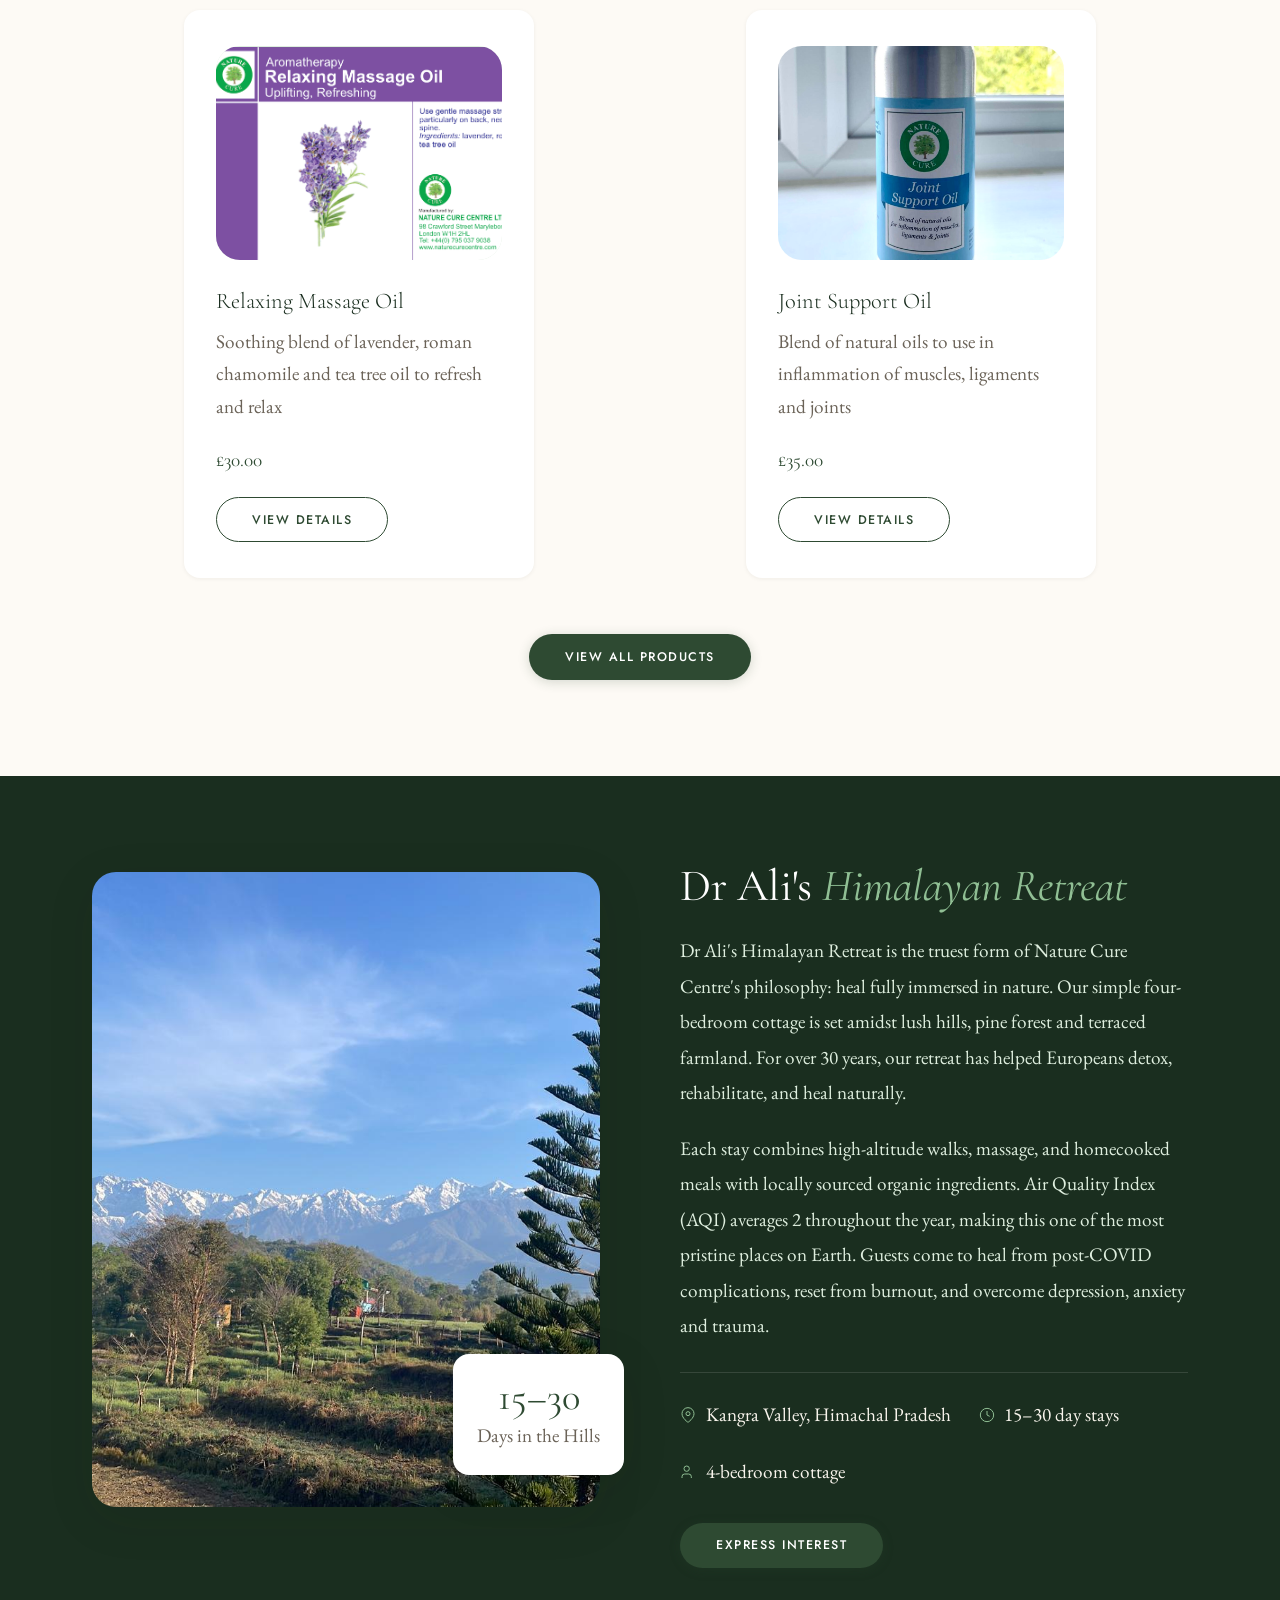
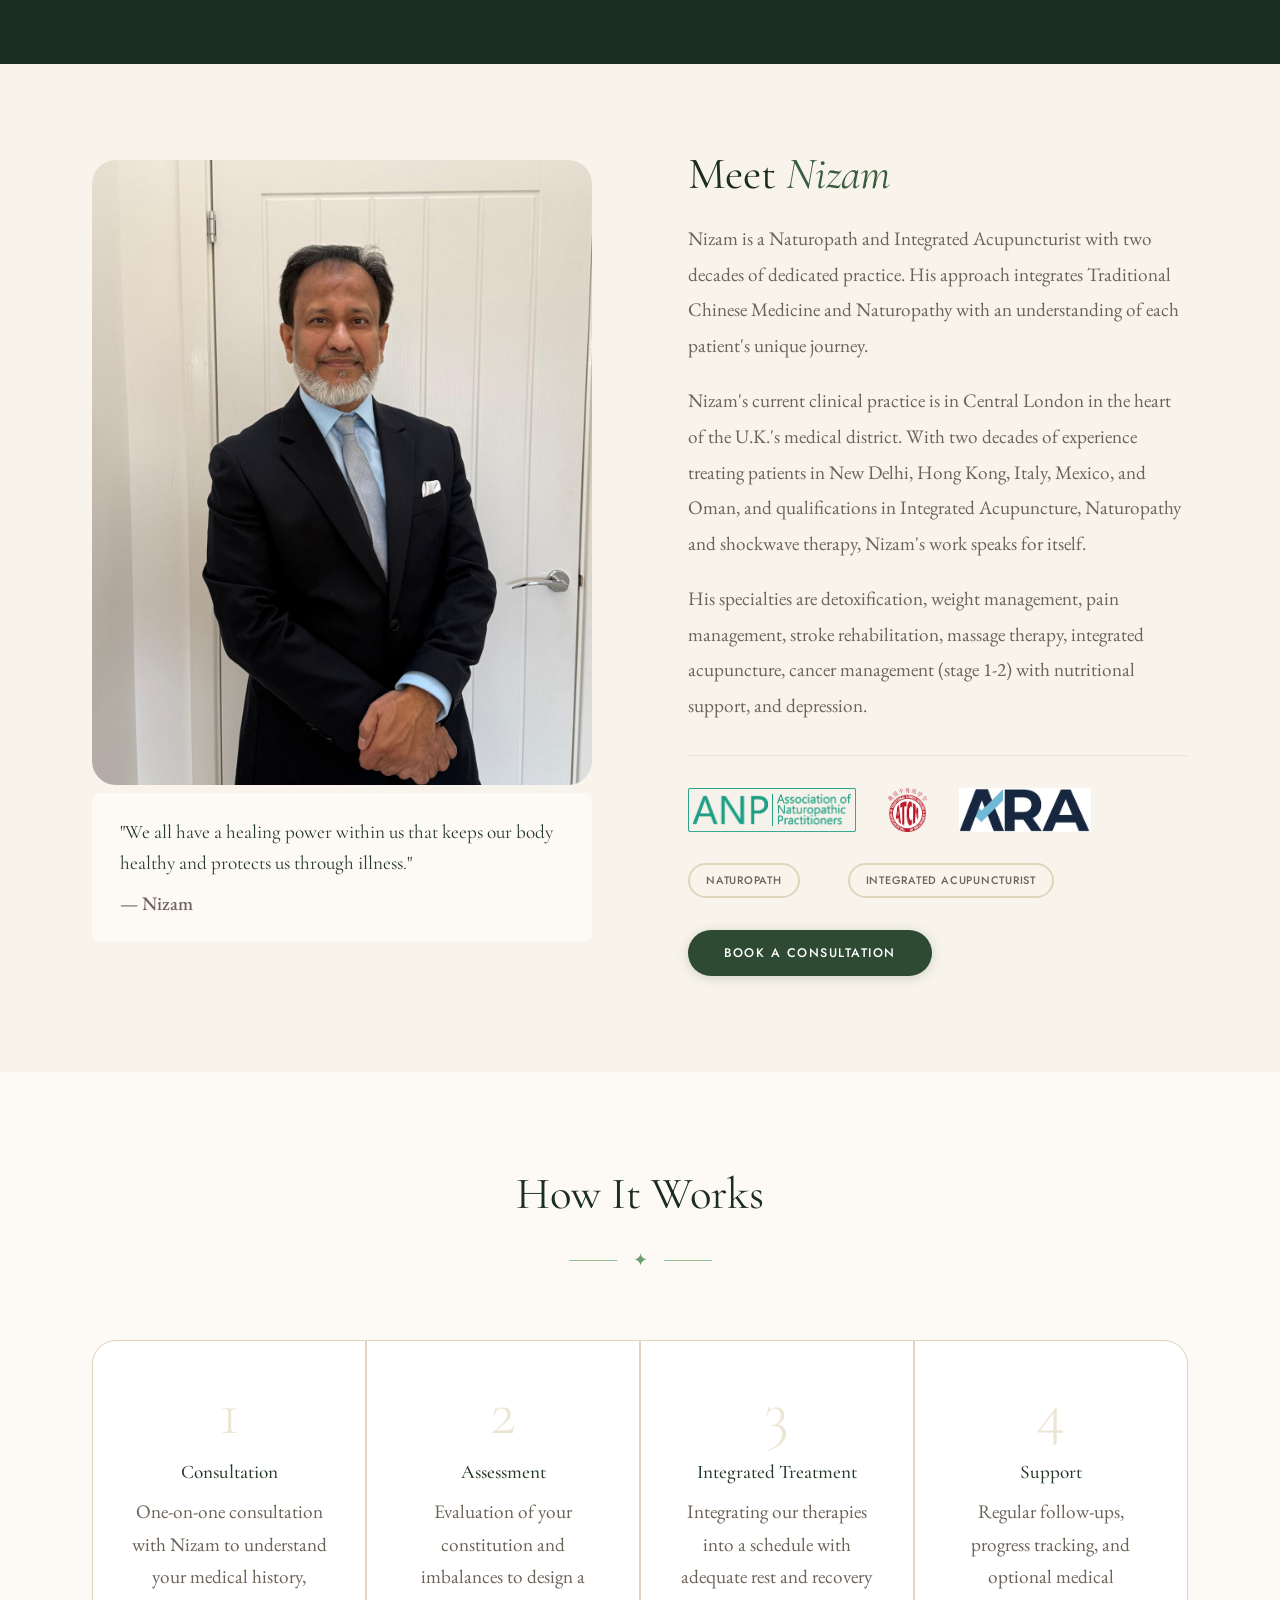
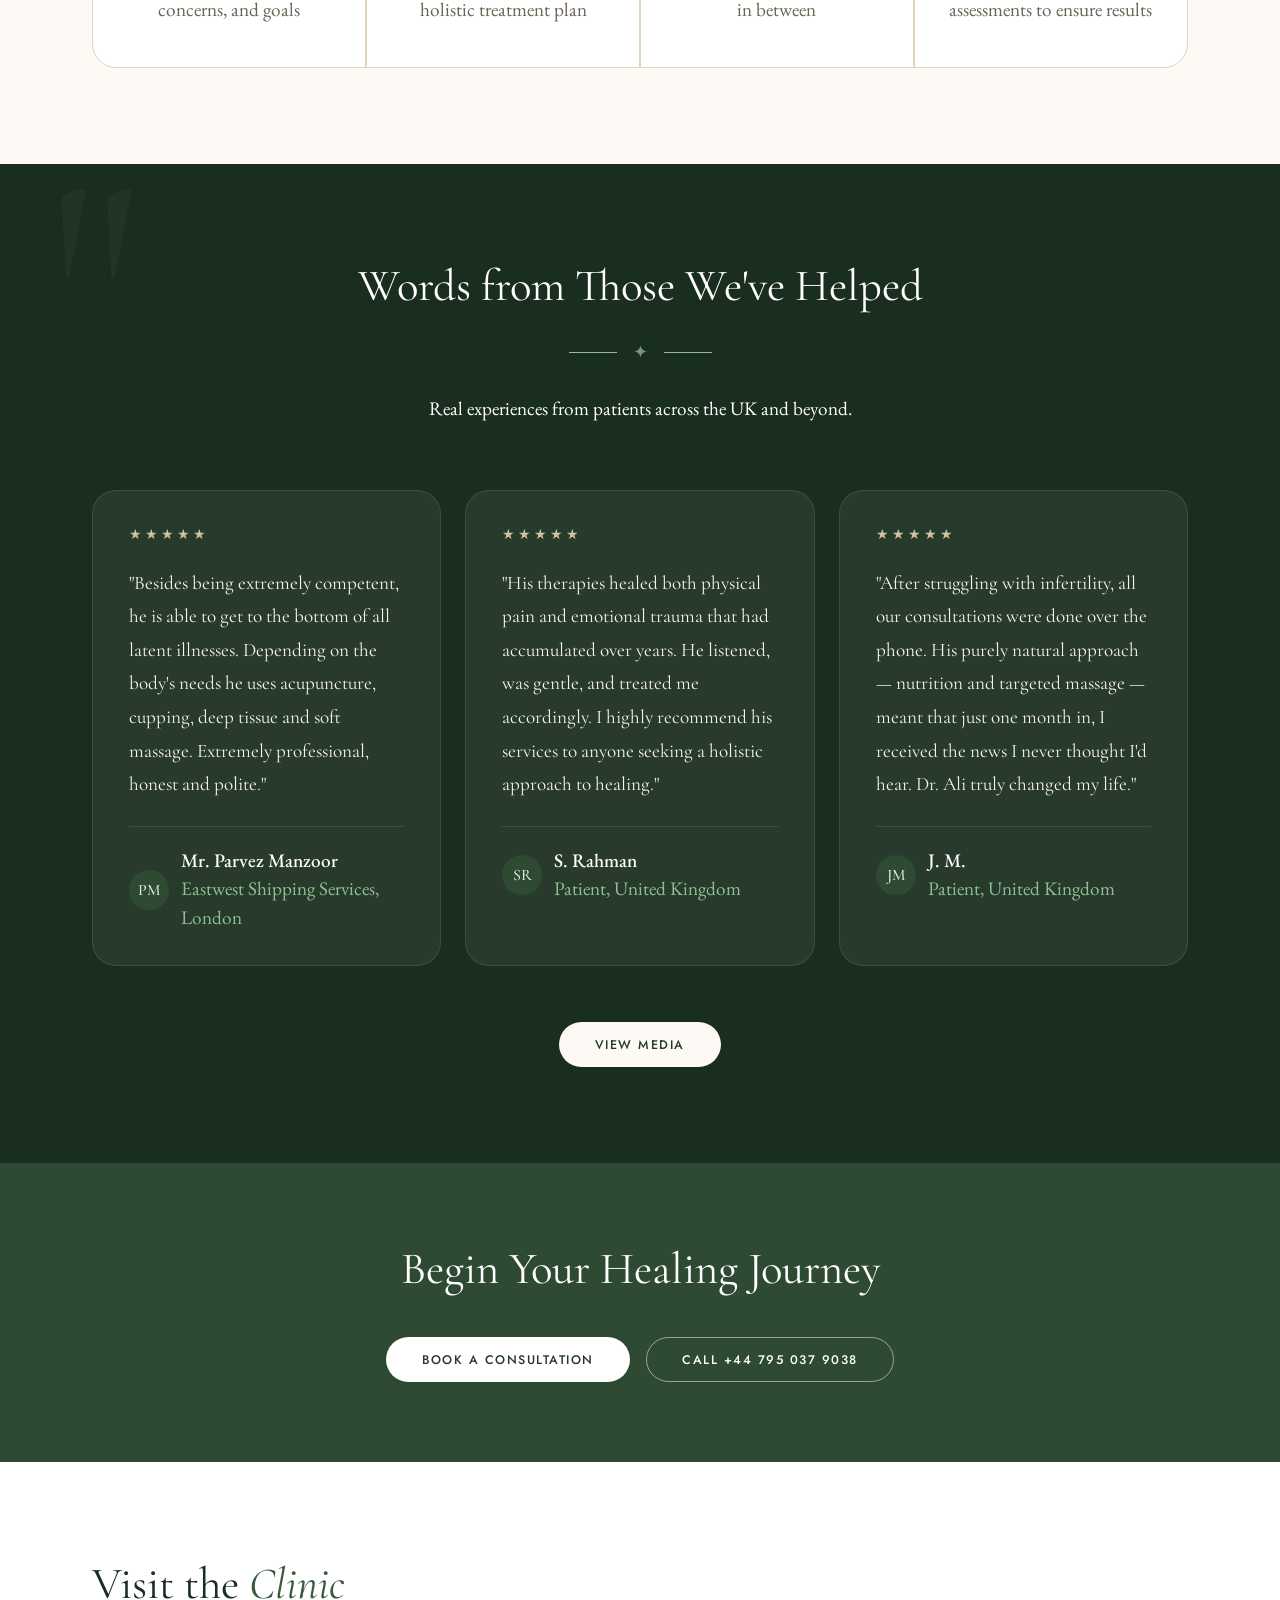
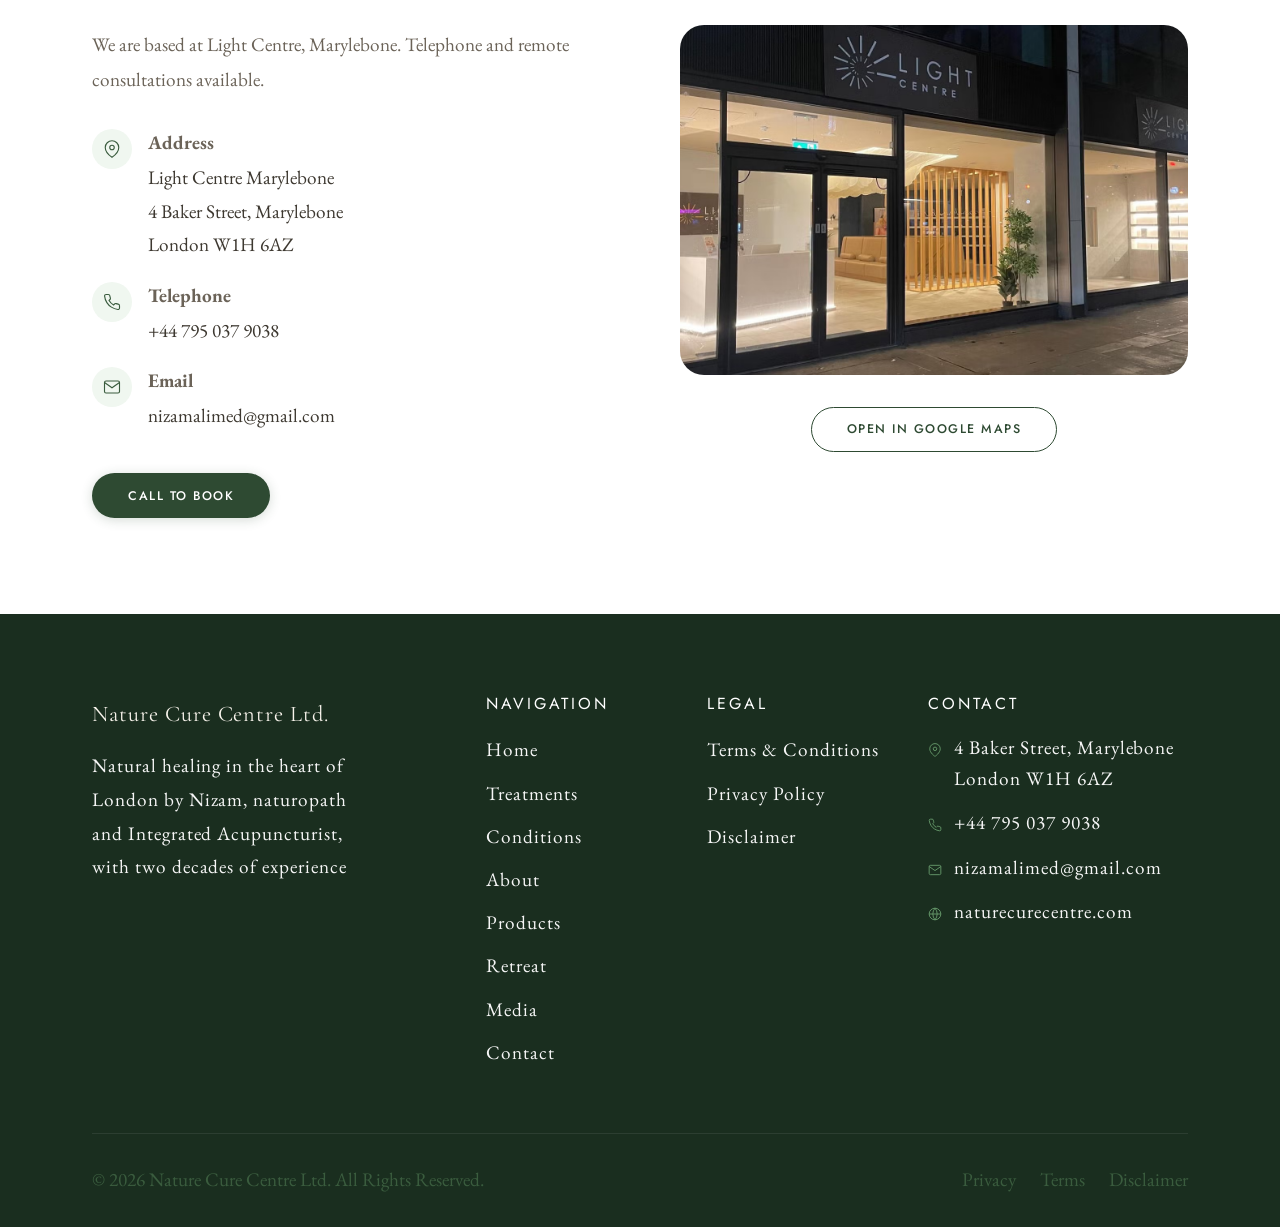
==== commit f8076927: "Homepage: unify body text to one size All body text (paragraphs, cards, conditions, products, testim" ====
--- a/index.html
+++ b/index.html
@@ -8,7 +8,7 @@
   <link rel="stylesheet" href="css/style.css" />
   <link rel="icon" type="image/x-icon" href="./assets/favicon.ico">
 </head>
-<body>
+<body class="home">
 
   <!-- ══ NAVIGATION ══ -->
   <nav id="nav" role="navigation" aria-label="Main navigation">
--- a/css/style.css
+++ b/css/style.css
@@ -676,7 +676,6 @@
 .about-quote p {
   font-family: var(--serif);
   font-size: 1.2rem;
-  font-style: italic;
   color: var(--green-800);
   line-height: 1.65;
   margin: 0 0 0.6rem;
@@ -1347,3 +1346,57 @@
 .mt-1 { margin-top: 1rem; }
 .mt-2 { margin-top: 2rem; }
 .sr-only { position: absolute; width: 1px; height: 1px; overflow: hidden; clip: rect(0,0,0,0); }
+
+/* ── HOMEPAGE: one body text size (matches the Meet Nizam paragraph) ── */
+.home {
+  --body-size: 1.2rem;
+}
+.home .hero-sub,
+.home .section-header p,
+.home .treatment-card p,
+.home .conditions-intro p,
+.home .condition-item,
+.home .product-desc,
+.home .product-price,
+.home .retreat-content p,
+.home .retreat-fact,
+.home .retreat-img-badge .lbl,
+.home .about-img-badge .lbl,
+.home .about-content p,
+.home .about-quote p,
+.home .about-quote cite,
+.home .step p,
+.home .testi-quote,
+.home .testi-name,
+.home .testi-role,
+.home .contact-info p,
+.home .contact-detail-text strong,
+.home .contact-detail-text a,
+.home .contact-detail-text span,
+.home .map-address,
+.home footer p,
+.home .footer-col ul a,
+.home .footer-contact-item span,
+.home .footer-contact-item a,
+.home .footer-bottom-links a {
+  font-size: var(--body-size);
+}
+/* Small uppercase sans labels become body text in the body face */
+.home .retreat-fact,
+.home .retreat-img-badge .lbl,
+.home .about-img-badge .lbl,
+.home .about-quote cite,
+.home .testi-name,
+.home .testi-role,
+.home .contact-detail-text strong,
+.home .map-address,
+.home .footer-bottom p,
+.home .footer-bottom-links a {
+  font-family: var(--serif2);
+  text-transform: none;
+  letter-spacing: 0;
+  line-height: 1.5;
+}
+@media (max-width: 500px) {
+  .home .conditions-grid { grid-template-columns: 1fr; }
+}
